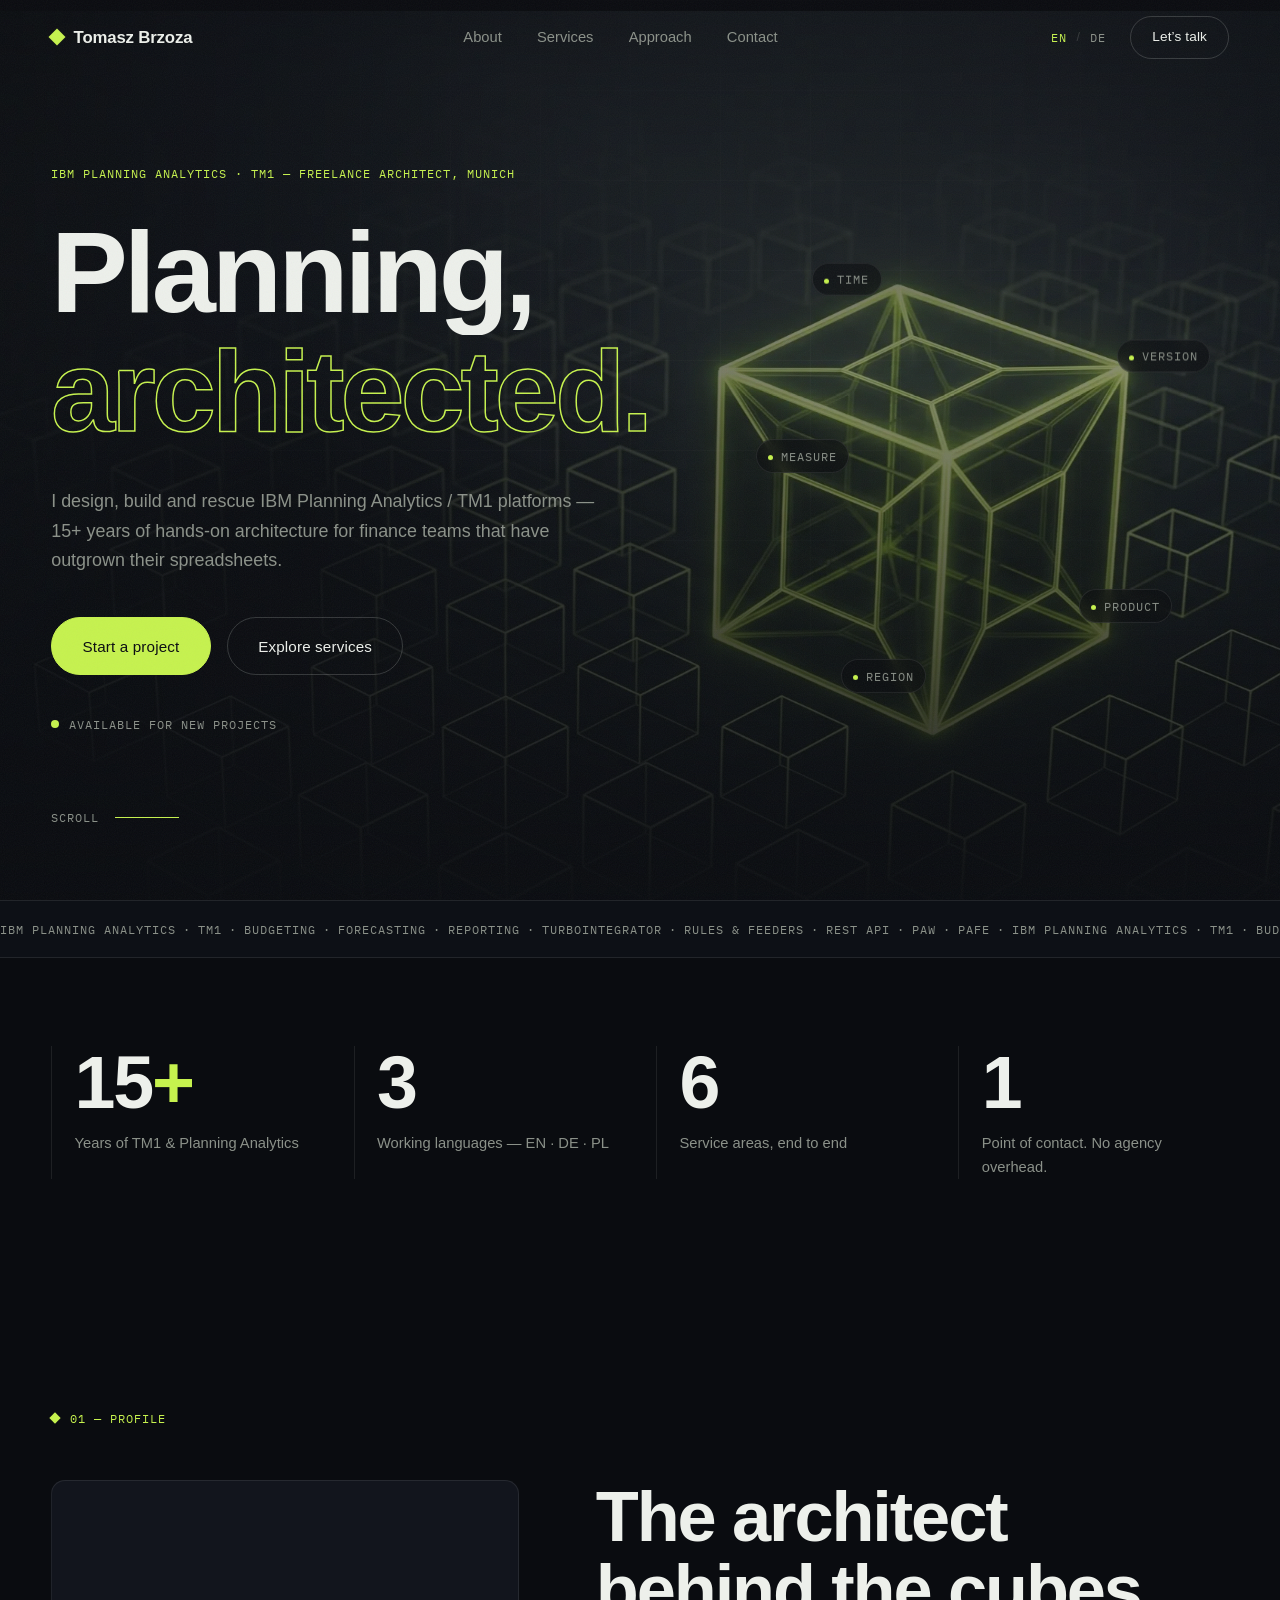
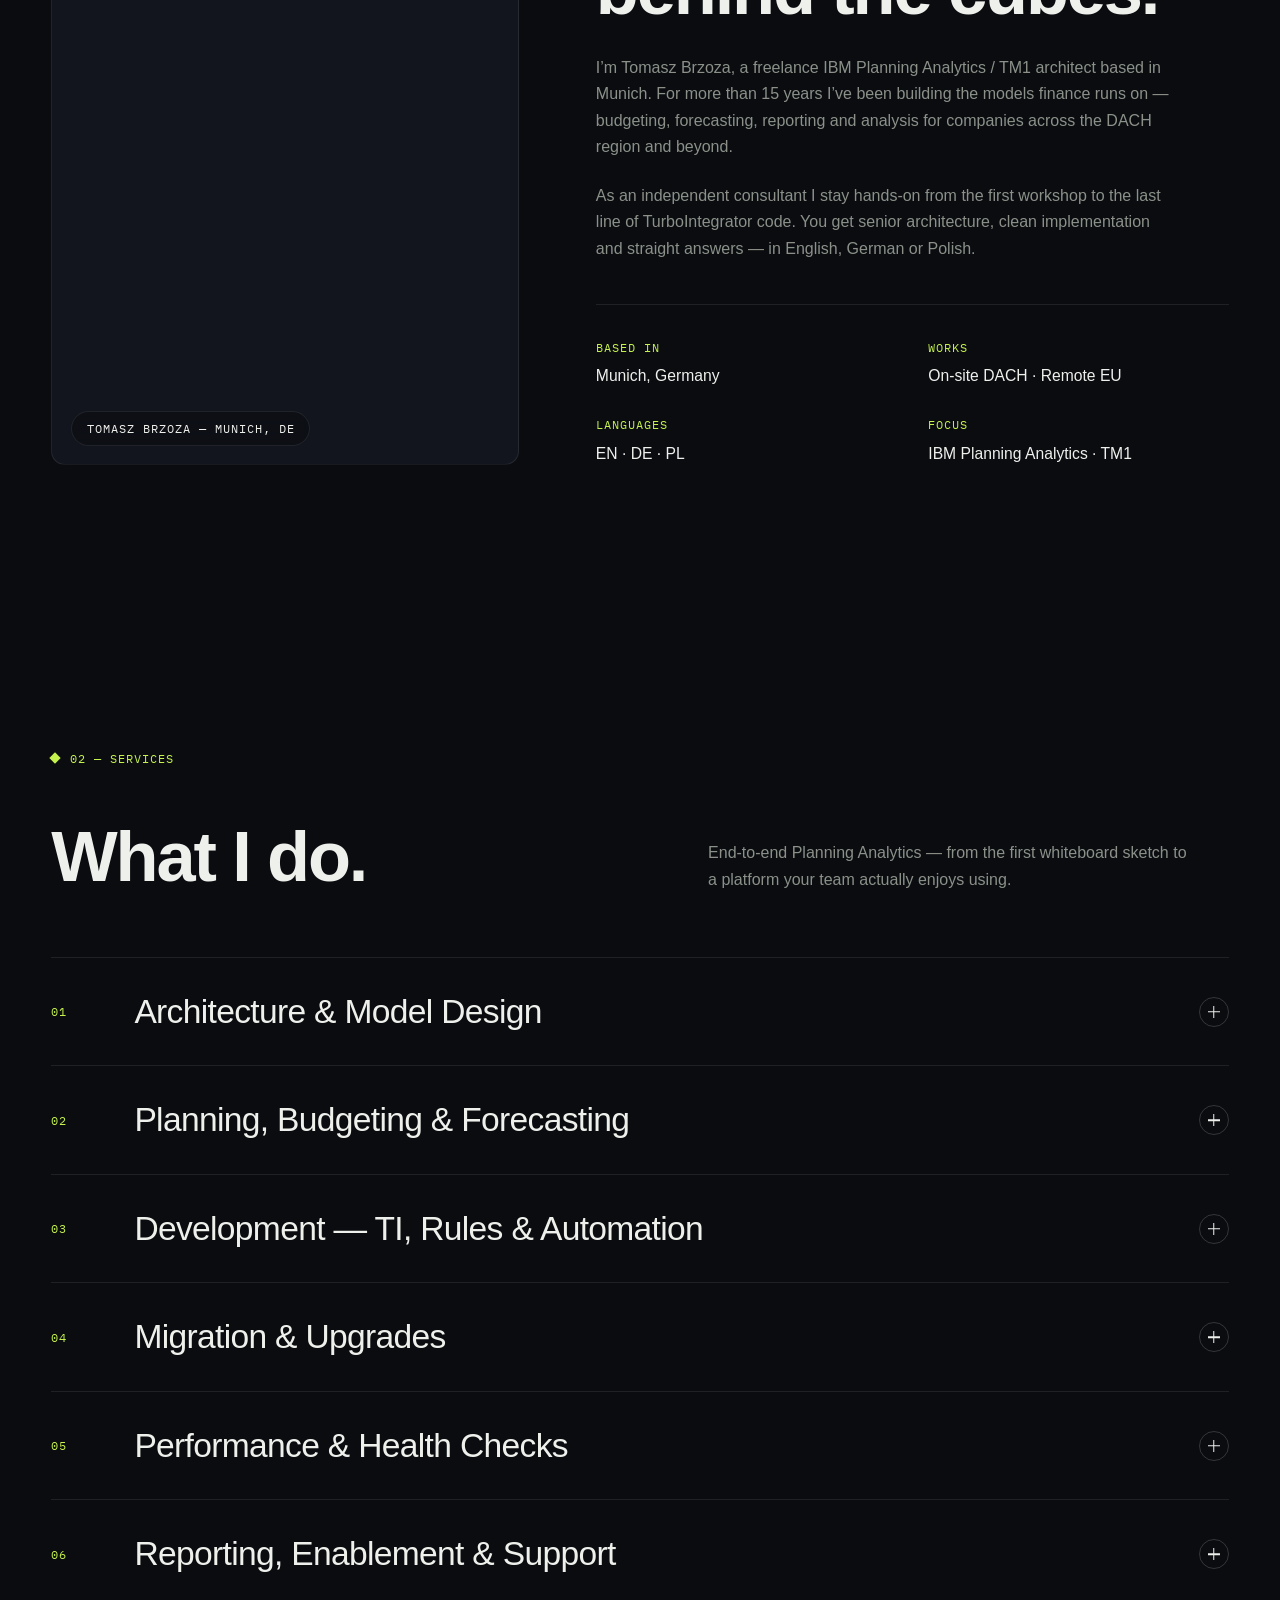
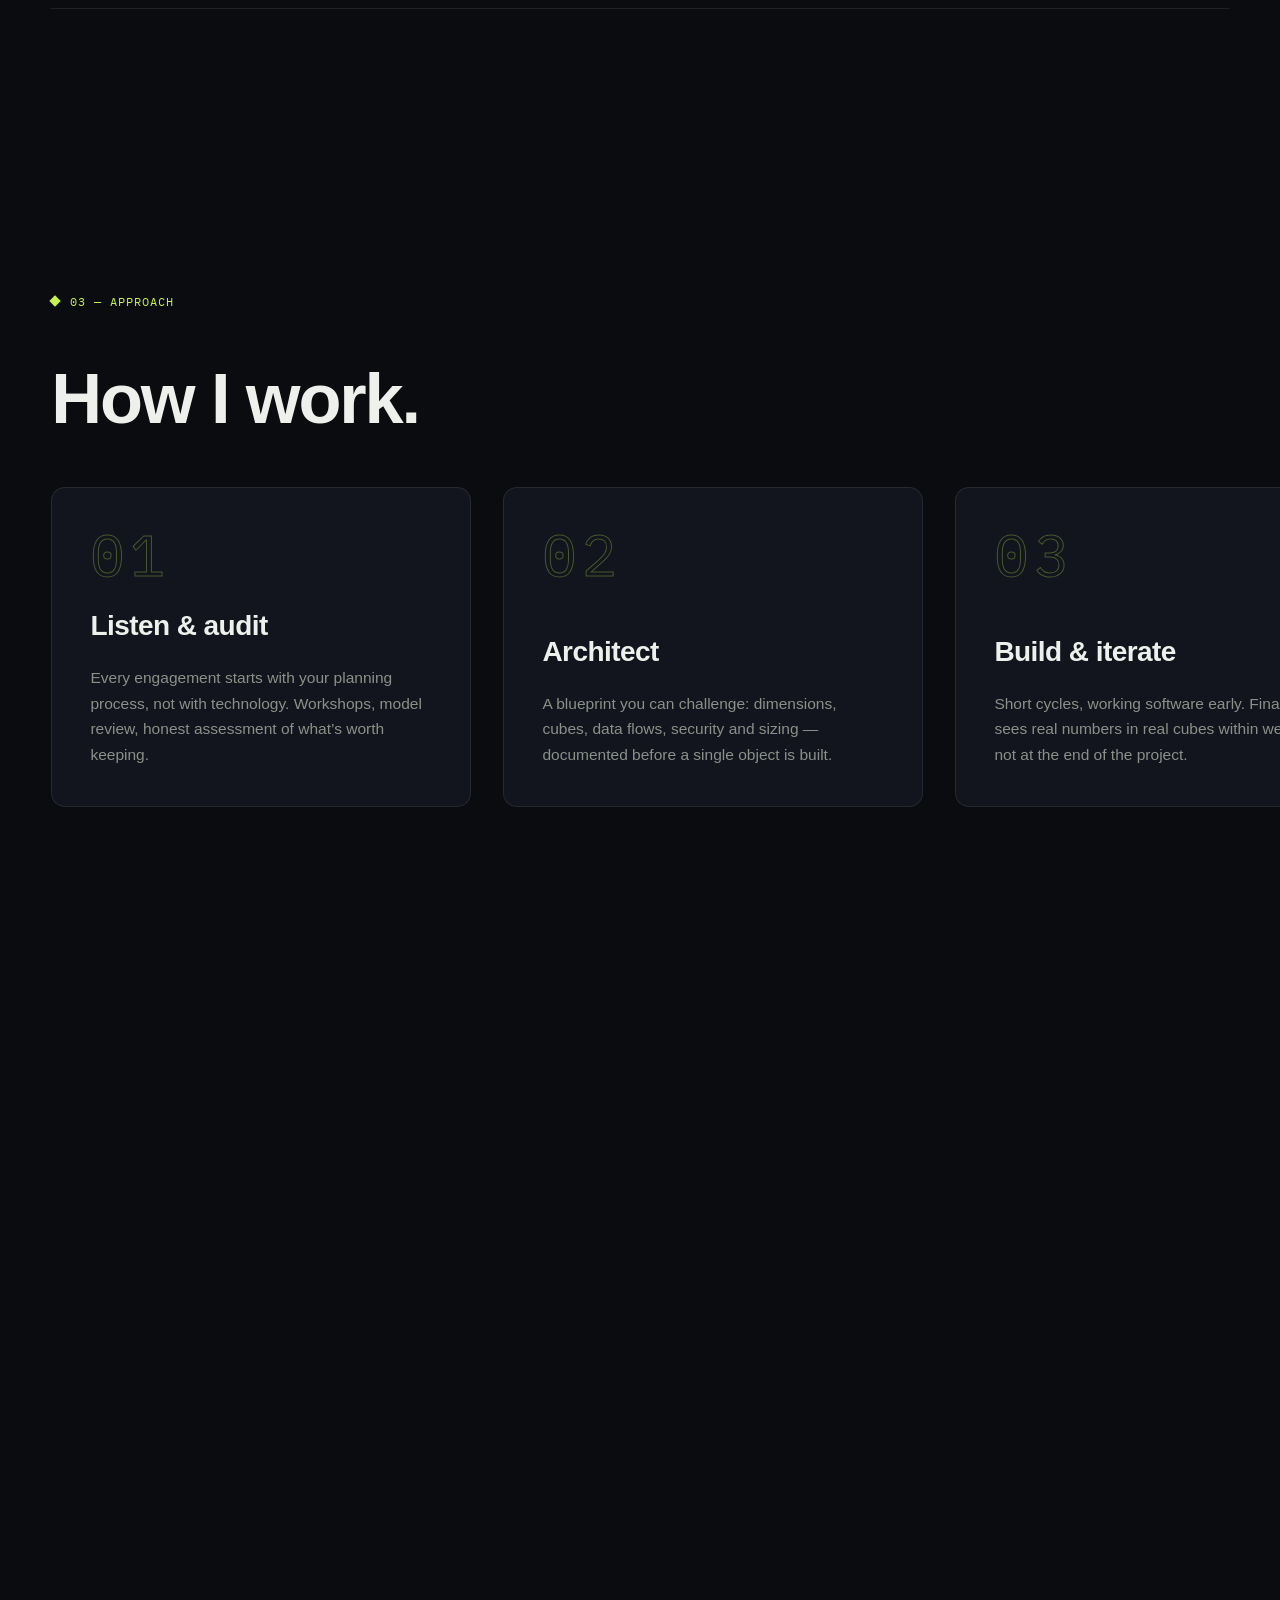
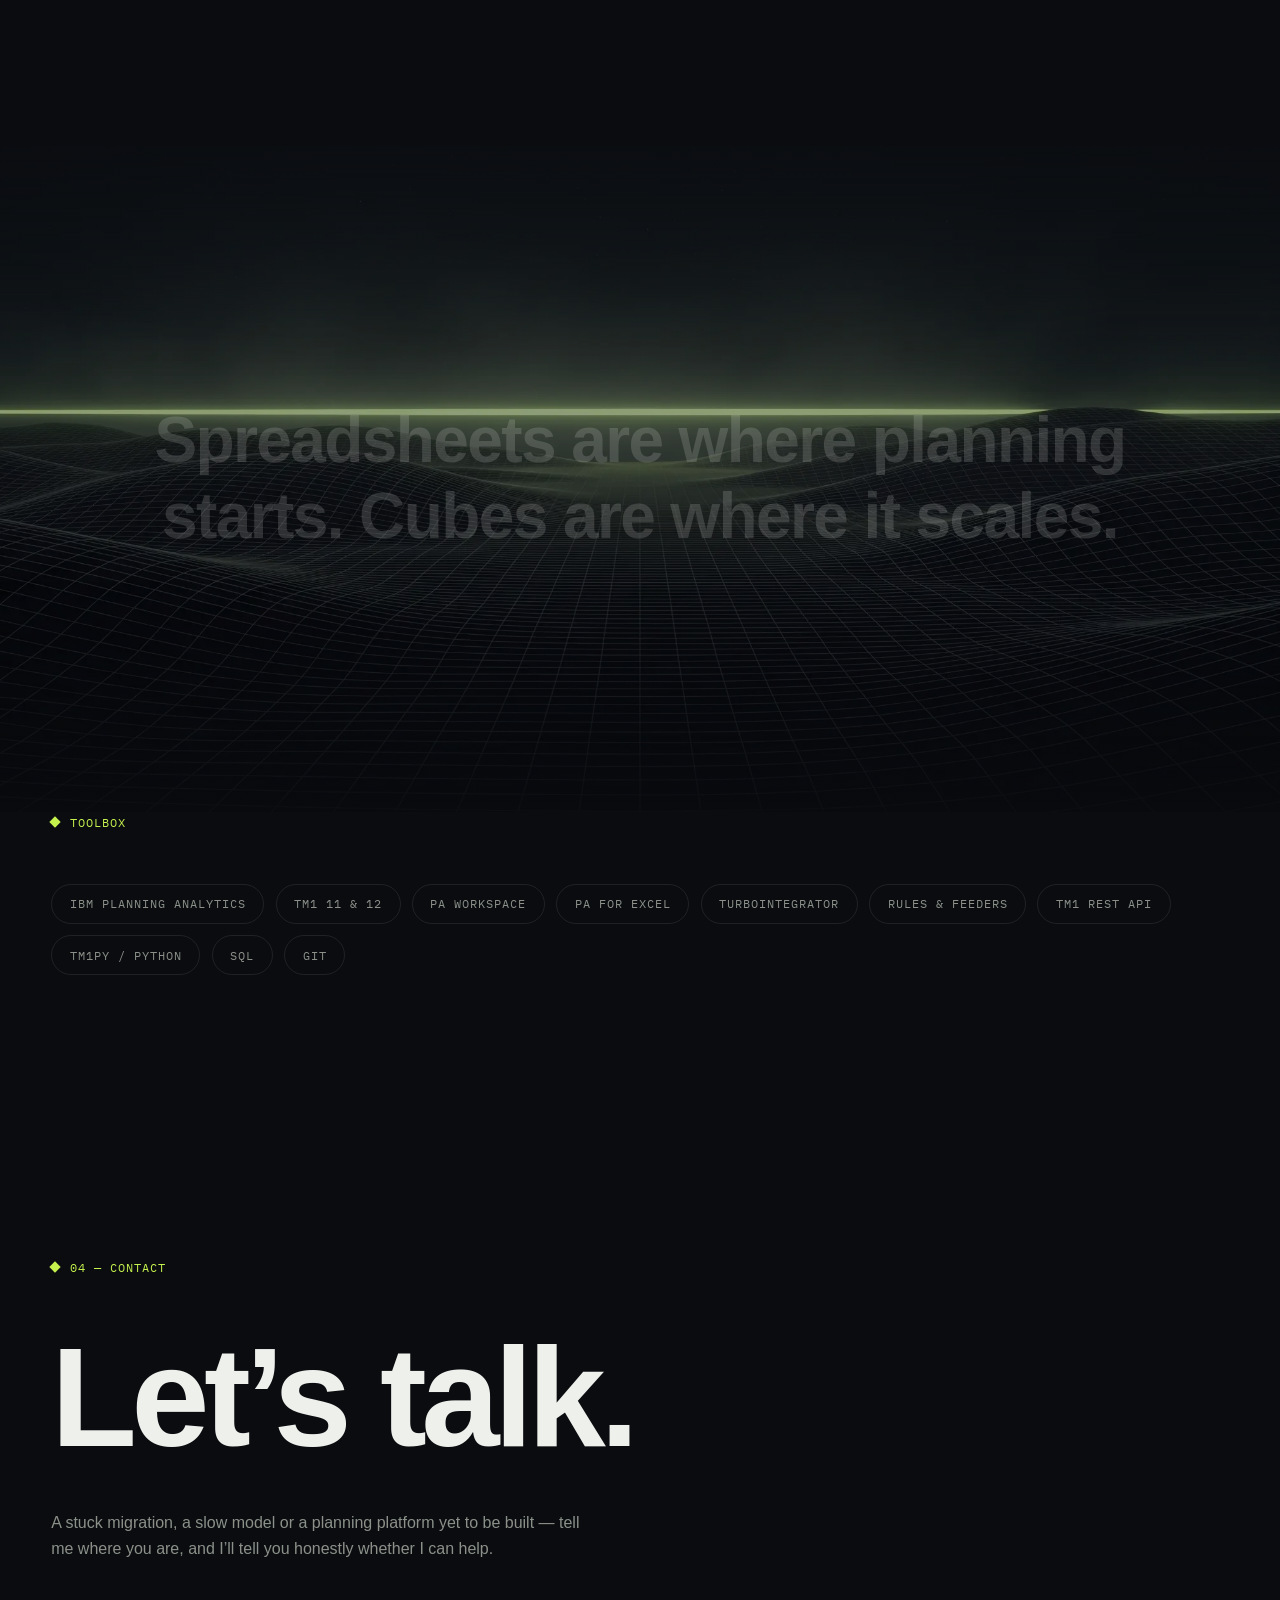
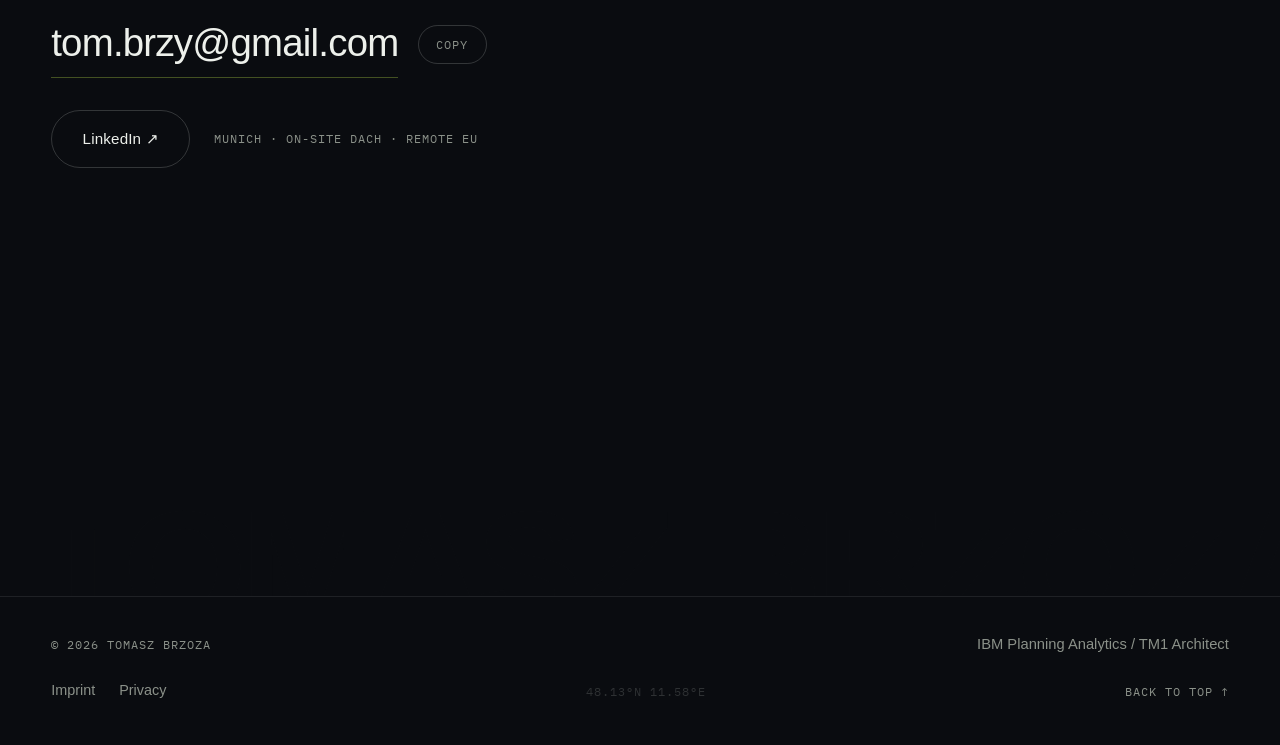
==== index.html @ 59d647c7 "Initial commit: bilingual TM1 / Planning Analytics landing page" ====
<!DOCTYPE html>
<html lang="en">
<head>
  <meta charset="UTF-8">
  <meta name="viewport" content="width=device-width, initial-scale=1.0">
  <title>Tomasz Brzoza — IBM Planning Analytics / TM1 Architect, Munich</title>
  <meta name="description" content="Freelance IBM Planning Analytics / TM1 architect & consultant in Munich. 15+ years: planning & forecasting models, migrations, performance tuning. EN · DE · PL.">
  <meta name="author" content="Tomasz Brzoza">
  <meta name="theme-color" content="#0A0C10">
  <meta name="color-scheme" content="dark">

  <!-- EDIT ME: replace https://your-domain.com with your real domain everywhere
       (this file, de/index.html, sitemap.xml, robots.txt) -->
  <link rel="canonical" href="https://your-domain.com/">
  <link rel="alternate" hreflang="en" href="https://your-domain.com/">
  <link rel="alternate" hreflang="de" href="https://your-domain.com/de/">
  <link rel="alternate" hreflang="x-default" href="https://your-domain.com/">

  <!-- Open Graph -->
  <meta property="og:type" content="website">
  <meta property="og:title" content="Tomasz Brzoza — IBM Planning Analytics / TM1 Architect">
  <meta property="og:description" content="Freelance TM1 / Planning Analytics architecture, development and rescue. 15+ years, Munich, EN · DE · PL.">
  <meta property="og:url" content="https://your-domain.com/">
  <meta property="og:site_name" content="Tomasz Brzoza — TM1 Consulting">
  <meta property="og:locale" content="en_US">
  <meta property="og:locale:alternate" content="de_DE">
  <meta property="og:image" content="https://your-domain.com/assets/og.jpg">
  <meta name="twitter:card" content="summary_large_image">
  <meta name="twitter:image" content="https://your-domain.com/assets/og.jpg">
  <link rel="preload" as="image" href="assets/hero-bg.webp?v=3" media="(min-width: 1025px)">
  <link rel="preload" as="image" href="assets/hero-bg-mobile.webp" media="(max-width: 1024px)">

  <link rel="icon" href="data:image/svg+xml,%3Csvg xmlns='http://www.w3.org/2000/svg' viewBox='0 0 64 64'%3E%3Crect width='64' height='64' rx='12' fill='%230A0C10'/%3E%3Cpath d='M32 12 50 22v20L32 52 14 42V22z' fill='none' stroke='%23C6F24E' stroke-width='3'/%3E%3Cpath d='M14 22l18 10 18-10M32 32v20' fill='none' stroke='%23C6F24E' stroke-width='3'/%3E%3C/svg%3E">

  <!-- Self-hosted fonts — no third-party requests (performance + GDPR) -->
  <link rel="preload" as="font" type="font/woff2" href="assets/fonts/spacegrotesk-400-latin.woff2" crossorigin>
  <link rel="preload" as="font" type="font/woff2" href="assets/fonts/inter-400-latin.woff2" crossorigin>
  <link rel="stylesheet" href="css/fonts.css?v=1">

  <link rel="stylesheet" href="css/style.css?v=2.2">

  <!-- Structured data for rich results (Google) -->
  <script type="application/ld+json">
  {
    "@context": "https://schema.org",
    "@type": "ProfessionalService",
    "name": "Tomasz Brzoza — IBM Planning Analytics / TM1 Consulting",
    "description": "Freelance IBM Planning Analytics / TM1 architecture, development, migrations and performance tuning for finance teams.",
    "email": "mailto:tom.brzy@gmail.com",
    "address": {
      "@type": "PostalAddress",
      "addressLocality": "Munich",
      "addressCountry": "DE"
    },
    "areaServed": ["DE", "AT", "CH", "EU"],
    "availableLanguage": ["en", "de", "pl"],
    "sameAs": ["https://www.linkedin.com/in/brzoza"],
    "founder": {
      "@type": "Person",
      "name": "Tomasz Brzoza",
      "jobTitle": "IBM Planning Analytics / TM1 Architect",
      "sameAs": "https://www.linkedin.com/in/brzoza"
    },
    "knowsAbout": [
      "IBM Planning Analytics",
      "IBM TM1",
      "Budgeting",
      "Forecasting",
      "Financial Planning",
      "TurboIntegrator",
      "Planning Analytics Workspace",
      "Planning Analytics for Excel"
    ]
  }
  </script>

  <noscript>
    <style>
      #preloader { display: none !important; }
    </style>
  </noscript>
</head>
<body>

  <!-- ===== Preloader ===== -->
  <div id="preloader" aria-hidden="true">
    <div class="pre-inner">
      <span class="pre-name">Tomasz&nbsp;Brzoza</span>
      <span class="pre-count mono" id="preCount">00</span>
    </div>
  </div>

  <a class="skip-link" href="#main">Skip to content</a>

  <!-- ===== Header ===== -->
  <header class="site-header" id="siteHeader">
    <a class="logo" href="#top">
      <span class="logo-mark" aria-hidden="true"></span>
      <span class="logo-text">Tomasz&nbsp;Brzoza</span>
    </a>

    <nav class="main-nav" aria-label="Main">
      <a href="#about">About</a>
      <a href="#services">Services</a>
      <a href="#approach">Approach</a>
      <a href="#contact">Contact</a>
    </nav>

    <div class="header-right">
      <div class="lang" role="group" aria-label="Language">
        <a class="lang-btn lang-link" data-lang="en" href="index.html" aria-current="page">EN</a>
        <span class="lang-sep" aria-hidden="true">/</span>
        <a class="lang-btn lang-link" data-lang="de" href="de/index.html" hreflang="de" lang="de">DE</a>
      </div>
      <a class="btn btn-small" href="#contact">Let’s talk</a>
      <button class="menu-btn" id="menuBtn" type="button" aria-expanded="false" aria-controls="mobileMenu" aria-label="Open menu">
        <span></span><span></span>
      </button>
    </div>
  </header>

  <!-- ===== Mobile menu overlay ===== -->
  <div class="mobile-menu" id="mobileMenu" aria-hidden="true">
    <nav class="mobile-nav" aria-label="Mobile">
      <a href="#about">About</a>
      <a href="#services">Services</a>
      <a href="#approach">Approach</a>
      <a href="#contact">Contact</a>
    </nav>
    <div class="mobile-menu-foot">
      <div class="lang" role="group" aria-label="Language">
        <a class="lang-btn lang-link" data-lang="en" href="index.html" aria-current="page">EN</a>
        <span class="lang-sep" aria-hidden="true">/</span>
        <a class="lang-btn lang-link" data-lang="de" href="de/index.html" hreflang="de" lang="de">DE</a>
      </div>
      <a class="mobile-mail mono" href="mailto:tom.brzy@gmail.com">tom.brzy@gmail.com</a>
    </div>
  </div>

  <main id="main">

    <!-- ===== Hero ===== -->
    <section class="hero" id="top">
      <picture class="hero-bg" aria-hidden="true">
        <source media="(max-width: 1024px)" srcset="assets/hero-bg-mobile.webp">
        <img src="assets/hero-bg.webp?v=3" alt="" decoding="async">
      </picture>
      <div class="hero-grid" aria-hidden="true"></div>

      <div class="hero-inner">
        <div class="hero-copy">
          <p class="hero-eyebrow mono">IBM Planning Analytics · TM1 — Freelance Architect, Munich</p>

          <h1 class="hero-title">
            <span class="ht-line"><span class="split">Planning,</span></span>
            <span class="ht-line ht-outline"><span class="split">architected.</span></span>
          </h1>

          <p class="hero-sub">I design, build and rescue IBM Planning Analytics / TM1 platforms — 15+ years of hands-on architecture for finance teams that have outgrown their spreadsheets.</p>

          <div class="hero-ctas">
            <a class="btn btn-accent" href="#contact">Start a project</a>
            <a class="btn" href="#services">Explore services</a>
          </div>

          <!-- Availability pill: update or remove as needed -->
          <p class="hero-avail mono"><span class="avail-dot" aria-hidden="true"></span><span>Available for new projects</span></p>
        </div>

        <div class="hero-visual" aria-hidden="true">
          <span class="dim-label mono dl-1">Time</span>
          <span class="dim-label mono dl-2">Version</span>
          <span class="dim-label mono dl-3">Product</span>
          <span class="dim-label mono dl-4">Region</span>
          <span class="dim-label mono dl-5">Measure</span>
        </div>
      </div>

      <div class="hero-foot">
        <span class="scroll-hint mono">Scroll</span>
        <span class="scroll-line" aria-hidden="true"></span>
      </div>
    </section>

    <!-- ===== Marquee ===== -->
    <div class="marquee" aria-hidden="true">
      <div class="marquee-track">
        <span class="marquee-chunk mono">IBM Planning Analytics&ensp;·&ensp;TM1&ensp;·&ensp;Budgeting&ensp;·&ensp;Forecasting&ensp;·&ensp;Reporting&ensp;·&ensp;TurboIntegrator&ensp;·&ensp;Rules &amp; Feeders&ensp;·&ensp;REST API&ensp;·&ensp;PAW&ensp;·&ensp;PAfE&ensp;·&ensp;</span>
        <span class="marquee-chunk mono">IBM Planning Analytics&ensp;·&ensp;TM1&ensp;·&ensp;Budgeting&ensp;·&ensp;Forecasting&ensp;·&ensp;Reporting&ensp;·&ensp;TurboIntegrator&ensp;·&ensp;Rules &amp; Feeders&ensp;·&ensp;REST API&ensp;·&ensp;PAW&ensp;·&ensp;PAfE&ensp;·&ensp;</span>
      </div>
    </div>

    <!-- ===== Stats ===== -->
    <section class="stats">
      <div class="stat" data-reveal>
        <span class="stat-num"><span class="count" data-count="15">0</span><span class="stat-plus">+</span></span>
        <span class="stat-label">Years of TM1 &amp; Planning Analytics</span>
      </div>
      <div class="stat" data-reveal>
        <span class="stat-num"><span class="count" data-count="3">0</span></span>
        <span class="stat-label">Working languages — EN · DE · PL</span>
      </div>
      <div class="stat" data-reveal>
        <span class="stat-num"><span class="count" data-count="6">0</span></span>
        <span class="stat-label">Service areas, end to end</span>
      </div>
      <div class="stat" data-reveal>
        <span class="stat-num"><span class="count" data-count="1">0</span></span>
        <span class="stat-label">Point of contact. No agency overhead.</span>
      </div>
    </section>

    <!-- ===== About ===== -->
    <section class="about section" id="about">
      <p class="kicker mono" data-reveal><span class="kicker-dot" aria-hidden="true"></span><span>01 — Profile</span></p>

      <div class="about-grid">
        <div class="about-media">
          <!-- EDIT ME: to use your photo instead, swap the src below, e.g. assets/portrait.jpg -->
          <figure class="about-photo img-reveal">
            <img src="assets/about.webp" alt="Tomasz Brzoza — freelance IBM Planning Analytics / TM1 architect, Munich" loading="lazy" decoding="async">
            <figcaption class="mono">Tomasz Brzoza — Munich, DE</figcaption>
          </figure>
        </div>

        <div class="about-copy">
          <h2 class="section-title" data-reveal>The architect behind the cubes.</h2>
          <p data-reveal>I’m Tomasz Brzoza, a freelance IBM Planning Analytics / TM1 architect based in Munich. For more than 15 years I’ve been building the models finance runs on — budgeting, forecasting, reporting and analysis for companies across the DACH region and beyond.</p>
          <p data-reveal>As an independent consultant I stay hands-on from the first workshop to the last line of TurboIntegrator code. You get senior architecture, clean implementation and straight answers — in English, German or Polish.</p>

          <dl class="facts" data-reveal>
            <div class="fact">
              <dt class="mono">Based in</dt>
              <dd>Munich, Germany</dd>
            </div>
            <div class="fact">
              <dt class="mono">Works</dt>
              <dd>On-site DACH · Remote EU</dd>
            </div>
            <div class="fact">
              <dt class="mono">Languages</dt>
              <dd>EN · DE · PL</dd>
            </div>
            <div class="fact">
              <dt class="mono">Focus</dt>
              <dd>IBM Planning Analytics · TM1</dd>
            </div>
          </dl>
        </div>
      </div>
    </section>

    <!-- ===== Services ===== -->
    <section class="services section" id="services">
      <p class="kicker mono" data-reveal><span class="kicker-dot" aria-hidden="true"></span><span>02 — Services</span></p>
      <div class="section-head">
        <h2 class="section-title" data-reveal>What I do.</h2>
        <p class="section-sub" data-reveal>End-to-end Planning Analytics — from the first whiteboard sketch to a platform your team actually enjoys using.</p>
      </div>

      <ul class="svc-list">
        <li class="svc" data-reveal data-img="assets/svc-architecture.webp">
          <button class="svc-head" type="button" aria-expanded="false">
            <span class="svc-num mono">01</span>
            <span class="svc-title">Architecture &amp; Model Design</span>
            <span class="svc-icon" aria-hidden="true"></span>
          </button>
          <div class="svc-body">
            <div class="svc-body-inner">
              <p>Dimensional design, cube architecture, data flows and integration blueprints. A model that mirrors how your business actually plans — and stays maintainable years later.</p>
              <p class="svc-tags mono">Cube design · Dimensions · Data flows</p>
            </div>
          </div>
        </li>

        <li class="svc" data-reveal data-img="assets/svc-planning.webp">
          <button class="svc-head" type="button" aria-expanded="false">
            <span class="svc-num mono">02</span>
            <span class="svc-title">Planning, Budgeting &amp; Forecasting</span>
            <span class="svc-icon" aria-hidden="true"></span>
          </button>
          <div class="svc-body">
            <div class="svc-body-inner">
              <p>Driver-based planning, rolling forecasts, top-down / bottom-up workflows, scenario and version management built for real planning cycles.</p>
              <p class="svc-tags mono">Driver-based · Rolling forecast · Scenarios</p>
            </div>
          </div>
        </li>

        <li class="svc" data-reveal data-img="assets/svc-development.webp">
          <button class="svc-head" type="button" aria-expanded="false">
            <span class="svc-num mono">03</span>
            <span class="svc-title">Development — TI, Rules &amp; Automation</span>
            <span class="svc-icon" aria-hidden="true"></span>
          </button>
          <div class="svc-body">
            <div class="svc-body-inner">
              <p>TurboIntegrator processes, rules and feeders, TM1 REST API and TM1py automation. Robust, documented, tested — not a black box.</p>
              <p class="svc-tags mono">TurboIntegrator · Rules &amp; Feeders · REST API</p>
            </div>
          </div>
        </li>

        <li class="svc" data-reveal data-img="assets/svc-migration.webp">
          <button class="svc-head" type="button" aria-expanded="false">
            <span class="svc-num mono">04</span>
            <span class="svc-title">Migration &amp; Upgrades</span>
            <span class="svc-icon" aria-hidden="true"></span>
          </button>
          <div class="svc-body">
            <div class="svc-body-inner">
              <p>TM1 to Planning Analytics, on-premises to cloud, Perspectives to PAfE. A clear migration path with no data loss and no planning downtime.</p>
              <p class="svc-tags mono">PA on Cloud · PAW · PAfE</p>
            </div>
          </div>
        </li>

        <li class="svc" data-reveal data-img="assets/svc-performance.webp">
          <button class="svc-head" type="button" aria-expanded="false">
            <span class="svc-num mono">05</span>
            <span class="svc-title">Performance &amp; Health Checks</span>
            <span class="svc-icon" aria-hidden="true"></span>
          </button>
          <div class="svc-body">
            <div class="svc-body-inner">
              <p>Slow cubes, memory-hungry feeders, endless TI chains — audited, profiled and fixed. Often the model doesn’t need a rebuild; it needs a specialist.</p>
              <p class="svc-tags mono">Feeder tuning · Query performance · Audit</p>
            </div>
          </div>
        </li>

        <li class="svc" data-reveal data-img="assets/svc-reporting.webp">
          <button class="svc-head" type="button" aria-expanded="false">
            <span class="svc-num mono">06</span>
            <span class="svc-title">Reporting, Enablement &amp; Support</span>
            <span class="svc-icon" aria-hidden="true"></span>
          </button>
          <div class="svc-body">
            <div class="svc-body-inner">
              <p>Workspace dashboards, Excel reporting with PAfE, admin coaching and hand-over. I build platforms your team can own — and stay available when it matters.</p>
              <p class="svc-tags mono">PAW dashboards · Training · Support</p>
            </div>
          </div>
        </li>
      </ul>
    </section>

    <!-- ===== Approach (pinned horizontal on desktop) ===== -->
    <section class="approach section" id="approach">
      <div class="apr-head">
        <p class="kicker mono" data-reveal><span class="kicker-dot" aria-hidden="true"></span><span>03 — Approach</span></p>
        <h2 class="section-title" data-reveal>How I work.</h2>
      </div>

      <div class="apr-wrap">
        <div class="apr-track" id="aprTrack">
          <article class="apr-card">
            <span class="apr-num mono" aria-hidden="true">01</span>
            <h3>Listen &amp; audit</h3>
            <p>Every engagement starts with your planning process, not with technology. Workshops, model review, honest assessment of what’s worth keeping.</p>
          </article>
          <article class="apr-card">
            <span class="apr-num mono" aria-hidden="true">02</span>
            <h3>Architect</h3>
            <p>A blueprint you can challenge: dimensions, cubes, data flows, security and sizing — documented before a single object is built.</p>
          </article>
          <article class="apr-card">
            <span class="apr-num mono" aria-hidden="true">03</span>
            <h3>Build &amp; iterate</h3>
            <p>Short cycles, working software early. Finance sees real numbers in real cubes within weeks — not at the end of the project.</p>
          </article>
          <article class="apr-card">
            <span class="apr-num mono" aria-hidden="true">04</span>
            <h3>Enable &amp; hand over</h3>
            <p>Documentation, training and admin coaching. Success is your team running the platform confidently — with me one call away.</p>
          </article>
        </div>
      </div>
    </section>

    <!-- ===== Quote ===== -->
    <section class="quote">
      <div class="quote-bg" aria-hidden="true"><img src="assets/quote-bg.webp" alt="" loading="lazy" decoding="async"></div>
      <p class="quote-text">Spreadsheets are where planning starts. Cubes are where it scales.</p>
    </section>

    <!-- ===== Toolbox ===== -->
    <section class="stack section">
      <p class="kicker mono" data-reveal><span class="kicker-dot" aria-hidden="true"></span><span>Toolbox</span></p>
      <ul class="chips">
        <li class="chip mono">IBM Planning Analytics</li>
        <li class="chip mono">TM1 11 &amp; 12</li>
        <li class="chip mono">PA Workspace</li>
        <li class="chip mono">PA for Excel</li>
        <li class="chip mono">TurboIntegrator</li>
        <li class="chip mono">Rules &amp; Feeders</li>
        <li class="chip mono">TM1 REST API</li>
        <li class="chip mono">TM1py / Python</li>
        <li class="chip mono">SQL</li>
        <li class="chip mono">Git</li>
      </ul>
    </section>

    <!-- ===== Contact ===== -->
    <section class="contact section" id="contact">
      <p class="kicker mono" data-reveal><span class="kicker-dot" aria-hidden="true"></span><span>04 — Contact</span></p>

      <h2 class="contact-title">
        <span class="ht-line"><span class="split">Let’s talk.</span></span>
      </h2>

      <p class="contact-sub" data-reveal>A stuck migration, a slow model or a planning platform yet to be built — tell me where you are, and I’ll tell you honestly whether I can help.</p>

      <div class="contact-actions" data-reveal>
        <!-- EDIT ME: swap in a business address if you prefer -->
        <a class="contact-mail" href="mailto:tom.brzy@gmail.com">tom.brzy@gmail.com</a>
        <button class="copy-chip mono" type="button" data-copy="tom.brzy@gmail.com">Copy</button>
      </div>

      <div class="contact-links" data-reveal>
        <a class="btn" href="https://www.linkedin.com/in/brzoza" target="_blank" rel="noopener noreferrer">LinkedIn ↗</a>
        <span class="contact-loc mono">Munich · on-site DACH · remote EU</span>
      </div>
    </section>
  </main>

  <!-- ===== Footer ===== -->
  <div class="footer-word-wrap" aria-hidden="true">
    <div class="footer-word">TOMASZ&nbsp;BRZOZA</div>
  </div>
  <footer class="site-footer">
    <div class="footer-top">
      <span class="mono">© <span id="year">2026</span> Tomasz Brzoza</span>
      <span class="footer-role">IBM Planning Analytics / TM1 Architect</span>
    </div>
    <div class="footer-bottom">
      <div class="footer-legal">
        <a href="legal.html">Imprint</a>
        <a href="legal.html#privacy">Privacy</a>
      </div>
      <span class="footer-geo mono">48.13°N 11.58°E</span>
      <button class="to-top mono" id="toTop" type="button">Back to top ↑</button>
    </div>
  </footer>

  <!-- Toast -->
  <div class="toast mono" id="toast" role="status" aria-live="polite"></div>

  <!-- ===== Scripts (self-hosted, pinned versions) ===== -->
  <script src="js/vendor/gsap.min.js"></script>
  <script src="js/vendor/ScrollTrigger.min.js"></script>
  <script src="js/vendor/lenis.min.js"></script>
  <script src="js/main.js?v=2.3"></script>
</body>
</html>
---- css/fonts.css ----
/* Self-hosted Google Fonts (latin + latin-ext) — no third-party requests */
@font-face {
  font-family: 'IBM Plex Mono';
  font-style: normal;
  font-weight: 400;
  font-display: swap;
  src: url(../assets/fonts/ibmplexmono-400-latin-ext.woff2) format('woff2');
  unicode-range: U+0100-02BA, U+02BD-02C5, U+02C7-02CC, U+02CE-02D7, U+02DD-02FF, U+0304, U+0308, U+0329, U+1D00-1DBF, U+1E00-1E9F, U+1EF2-1EFF, U+2020, U+20A0-20AB, U+20AD-20C0, U+2113, U+2C60-2C7F, U+A720-A7FF;
}
@font-face {
  font-family: 'IBM Plex Mono';
  font-style: normal;
  font-weight: 400;
  font-display: swap;
  src: url(../assets/fonts/ibmplexmono-400-latin.woff2) format('woff2');
  unicode-range: U+0000-00FF, U+0131, U+0152-0153, U+02BB-02BC, U+02C6, U+02DA, U+02DC, U+0304, U+0308, U+0329, U+2000-206F, U+20AC, U+2122, U+2191, U+2193, U+2212, U+2215, U+FEFF, U+FFFD;
}
@font-face {
  font-family: 'IBM Plex Mono';
  font-style: normal;
  font-weight: 500;
  font-display: swap;
  src: url(../assets/fonts/ibmplexmono-500-latin-ext.woff2) format('woff2');
  unicode-range: U+0100-02BA, U+02BD-02C5, U+02C7-02CC, U+02CE-02D7, U+02DD-02FF, U+0304, U+0308, U+0329, U+1D00-1DBF, U+1E00-1E9F, U+1EF2-1EFF, U+2020, U+20A0-20AB, U+20AD-20C0, U+2113, U+2C60-2C7F, U+A720-A7FF;
}
@font-face {
  font-family: 'IBM Plex Mono';
  font-style: normal;
  font-weight: 500;
  font-display: swap;
  src: url(../assets/fonts/ibmplexmono-500-latin.woff2) format('woff2');
  unicode-range: U+0000-00FF, U+0131, U+0152-0153, U+02BB-02BC, U+02C6, U+02DA, U+02DC, U+0304, U+0308, U+0329, U+2000-206F, U+20AC, U+2122, U+2191, U+2193, U+2212, U+2215, U+FEFF, U+FFFD;
}
@font-face {
  font-family: 'Inter';
  font-style: normal;
  font-weight: 400;
  font-display: swap;
  src: url(../assets/fonts/inter-400-latin-ext.woff2) format('woff2');
  unicode-range: U+0100-02BA, U+02BD-02C5, U+02C7-02CC, U+02CE-02D7, U+02DD-02FF, U+0304, U+0308, U+0329, U+1D00-1DBF, U+1E00-1E9F, U+1EF2-1EFF, U+2020, U+20A0-20AB, U+20AD-20C0, U+2113, U+2C60-2C7F, U+A720-A7FF;
}
@font-face {
  font-family: 'Inter';
  font-style: normal;
  font-weight: 400;
  font-display: swap;
  src: url(../assets/fonts/inter-400-latin.woff2) format('woff2');
  unicode-range: U+0000-00FF, U+0131, U+0152-0153, U+02BB-02BC, U+02C6, U+02DA, U+02DC, U+0304, U+0308, U+0329, U+2000-206F, U+20AC, U+2122, U+2191, U+2193, U+2212, U+2215, U+FEFF, U+FFFD;
}
@font-face {
  font-family: 'Inter';
  font-style: normal;
  font-weight: 500;
  font-display: swap;
  src: url(../assets/fonts/inter-400-latin-ext.woff2) format('woff2');
  unicode-range: U+0100-02BA, U+02BD-02C5, U+02C7-02CC, U+02CE-02D7, U+02DD-02FF, U+0304, U+0308, U+0329, U+1D00-1DBF, U+1E00-1E9F, U+1EF2-1EFF, U+2020, U+20A0-20AB, U+20AD-20C0, U+2113, U+2C60-2C7F, U+A720-A7FF;
}
@font-face {
  font-family: 'Inter';
  font-style: normal;
  font-weight: 500;
  font-display: swap;
  src: url(../assets/fonts/inter-400-latin.woff2) format('woff2');
  unicode-range: U+0000-00FF, U+0131, U+0152-0153, U+02BB-02BC, U+02C6, U+02DA, U+02DC, U+0304, U+0308, U+0329, U+2000-206F, U+20AC, U+2122, U+2191, U+2193, U+2212, U+2215, U+FEFF, U+FFFD;
}
@font-face {
  font-family: 'Space Grotesk';
  font-style: normal;
  font-weight: 400;
  font-display: swap;
  src: url(../assets/fonts/spacegrotesk-400-latin-ext.woff2) format('woff2');
  unicode-range: U+0100-02BA, U+02BD-02C5, U+02C7-02CC, U+02CE-02D7, U+02DD-02FF, U+0304, U+0308, U+0329, U+1D00-1DBF, U+1E00-1E9F, U+1EF2-1EFF, U+2020, U+20A0-20AB, U+20AD-20C0, U+2113, U+2C60-2C7F, U+A720-A7FF;
}
@font-face {
  font-family: 'Space Grotesk';
  font-style: normal;
  font-weight: 400;
  font-display: swap;
  src: url(../assets/fonts/spacegrotesk-400-latin.woff2) format('woff2');
  unicode-range: U+0000-00FF, U+0131, U+0152-0153, U+02BB-02BC, U+02C6, U+02DA, U+02DC, U+0304, U+0308, U+0329, U+2000-206F, U+20AC, U+2122, U+2191, U+2193, U+2212, U+2215, U+FEFF, U+FFFD;
}
@font-face {
  font-family: 'Space Grotesk';
  font-style: normal;
  font-weight: 500;
  font-display: swap;
  src: url(../assets/fonts/spacegrotesk-400-latin-ext.woff2) format('woff2');
  unicode-range: U+0100-02BA, U+02BD-02C5, U+02C7-02CC, U+02CE-02D7, U+02DD-02FF, U+0304, U+0308, U+0329, U+1D00-1DBF, U+1E00-1E9F, U+1EF2-1EFF, U+2020, U+20A0-20AB, U+20AD-20C0, U+2113, U+2C60-2C7F, U+A720-A7FF;
}
@font-face {
  font-family: 'Space Grotesk';
  font-style: normal;
  font-weight: 500;
  font-display: swap;
  src: url(../assets/fonts/spacegrotesk-400-latin.woff2) format('woff2');
  unicode-range: U+0000-00FF, U+0131, U+0152-0153, U+02BB-02BC, U+02C6, U+02DA, U+02DC, U+0304, U+0308, U+0329, U+2000-206F, U+20AC, U+2122, U+2191, U+2193, U+2212, U+2215, U+FEFF, U+FFFD;
}
@font-face {
  font-family: 'Space Grotesk';
  font-style: normal;
  font-weight: 600;
  font-display: swap;
  src: url(../assets/fonts/spacegrotesk-400-latin-ext.woff2) format('woff2');
  unicode-range: U+0100-02BA, U+02BD-02C5, U+02C7-02CC, U+02CE-02D7, U+02DD-02FF, U+0304, U+0308, U+0329, U+1D00-1DBF, U+1E00-1E9F, U+1EF2-1EFF, U+2020, U+20A0-20AB, U+20AD-20C0, U+2113, U+2C60-2C7F, U+A720-A7FF;
}
@font-face {
  font-family: 'Space Grotesk';
  font-style: normal;
  font-weight: 600;
  font-display: swap;
  src: url(../assets/fonts/spacegrotesk-400-latin.woff2) format('woff2');
  unicode-range: U+0000-00FF, U+0131, U+0152-0153, U+02BB-02BC, U+02C6, U+02DA, U+02DC, U+0304, U+0308, U+0329, U+2000-206F, U+20AC, U+2122, U+2191, U+2193, U+2212, U+2215, U+FEFF, U+FFFD;
}
@font-face {
  font-family: 'Space Grotesk';
  font-style: normal;
  font-weight: 700;
  font-display: swap;
  src: url(../assets/fonts/spacegrotesk-400-latin-ext.woff2) format('woff2');
  unicode-range: U+0100-02BA, U+02BD-02C5, U+02C7-02CC, U+02CE-02D7, U+02DD-02FF, U+0304, U+0308, U+0329, U+1D00-1DBF, U+1E00-1E9F, U+1EF2-1EFF, U+2020, U+20A0-20AB, U+20AD-20C0, U+2113, U+2C60-2C7F, U+A720-A7FF;
}
@font-face {
  font-family: 'Space Grotesk';
  font-style: normal;
  font-weight: 700;
  font-display: swap;
  src: url(../assets/fonts/spacegrotesk-400-latin.woff2) format('woff2');
  unicode-range: U+0000-00FF, U+0131, U+0152-0153, U+02BB-02BC, U+02C6, U+02DA, U+02DC, U+0304, U+0308, U+0329, U+2000-206F, U+20AC, U+2122, U+2191, U+2193, U+2212, U+2215, U+FEFF, U+FFFD;
}
---- css/style.css ----
/* ==========================================================================
   Tomasz Brzoza — IBM Planning Analytics / TM1 Architect
   Pure CSS, no build step. Design system + layout + components.
   ========================================================================== */

/* ---------- Tokens ---------- */
:root {
  --bg: #0A0C10;
  --bg-2: #0D1016;
  --surface: #12151D;
  --line: rgba(237, 240, 235, 0.09);
  --line-strong: rgba(237, 240, 235, 0.18);
  --text: #EDF0EB;
  --muted: #8B9189;
  --muted-2: rgba(237, 240, 235, 0.16);
  --accent: #C6F24E;
  --accent-dim: rgba(198, 242, 78, 0.12);
  --accent-line: rgba(198, 242, 78, 0.30);

  --font-display: "Space Grotesk", sans-serif;
  --font-body: "Inter", sans-serif;
  --font-mono: "IBM Plex Mono", monospace;

  --pad: clamp(1.25rem, 4vw, 4rem);
  --header-h: 76px;
  --radius: 14px;
  --cube: clamp(180px, 22vw, 300px);
}

/* ---------- Reset / base ---------- */
*, *::before, *::after { box-sizing: border-box; margin: 0; padding: 0; }

html {
  -webkit-text-size-adjust: 100%;
}

/* Native smooth scrolling ONLY as a fallback when Lenis is not running —
   the two must never be active at the same time (causes rubber-band jank). */
html.no-lenis { scroll-behavior: smooth; }

/* Lenis recommended styles */
html.lenis, html.lenis body { height: auto; }
.lenis.lenis-smooth { scroll-behavior: auto !important; }
.lenis { scroll-behavior: auto !important; }
.lenis.lenis-smooth [data-lenis-prevent] { overscroll-behavior: contain; }
.lenis.lenis-stopped { overflow: hidden; }

body {
  background: var(--bg);
  color: var(--text);
  font-family: var(--font-body);
  font-size: 1rem;
  line-height: 1.65;
  overflow-x: hidden;
  min-height: 100vh;
}

/* Film-grain noise overlay */
body::after {
  content: "";
  position: fixed;
  inset: 0;
  z-index: 2000;
  pointer-events: none;
  opacity: 0.05;
  background-image: url("data:image/svg+xml,%3Csvg xmlns='http://www.w3.org/2000/svg' width='128' height='128'%3E%3Cfilter id='n'%3E%3CfeTurbulence type='fractalNoise' baseFrequency='0.9' numOctaves='2' stitchTiles='stitch'/%3E%3C/filter%3E%3Crect width='128' height='128' filter='url(%23n)'/%3E%3C/svg%3E");
}

img { max-width: 100%; display: block; }
a { color: inherit; text-decoration: none; }
button { font: inherit; color: inherit; background: none; border: 0; cursor: pointer; }
ul { list-style: none; }

.mono {
  font-family: var(--font-mono);
  font-size: 0.78rem;
  letter-spacing: 0.08em;
  text-transform: uppercase;
}

::selection { background: var(--accent); color: var(--bg); }

/* Subtle scrollbar */
::-webkit-scrollbar { width: 10px; }
::-webkit-scrollbar-track { background: var(--bg); }
::-webkit-scrollbar-thumb { background: #22262f; border-radius: 5px; }
::-webkit-scrollbar-thumb:hover { background: #2e333e; }

.skip-link {
  position: fixed;
  top: -100px;
  left: 1rem;
  z-index: 3000;
  background: var(--accent);
  color: var(--bg);
  padding: 0.6rem 1rem;
  border-radius: 8px;
  font-weight: 600;
  transition: top 0.2s;
}
.skip-link:focus { top: 1rem; }

:focus-visible {
  outline: 2px solid var(--accent);
  outline-offset: 3px;
  border-radius: 2px;
}

section { scroll-margin-top: calc(var(--header-h) + 16px); }

/* ---------- Preloader ---------- */
#preloader {
  position: fixed;
  inset: 0;
  z-index: 4000;
  background: var(--bg);
  display: flex;
  align-items: flex-end;
}
.pre-inner {
  width: 100%;
  display: flex;
  align-items: baseline;
  justify-content: space-between;
  padding: var(--pad);
}
.pre-name {
  font-family: var(--font-display);
  font-weight: 600;
  font-size: clamp(1.1rem, 2.4vw, 1.6rem);
  letter-spacing: -0.02em;
}
.pre-count {
  font-size: clamp(3rem, 10vw, 7rem);
  line-height: 1;
  color: var(--accent);
}

/* ---------- Header ---------- */
.site-header {
  position: fixed;
  top: 0; left: 0; right: 0;
  z-index: 1000;
  height: var(--header-h);
  display: flex;
  align-items: center;
  justify-content: space-between;
  gap: 2rem;
  padding: 0 var(--pad);
  transition: background 0.35s ease, border-color 0.35s ease, backdrop-filter 0.35s ease;
  border-bottom: 1px solid transparent;
}
.site-header.is-scrolled {
  background: rgba(10, 12, 16, 0.72);
  backdrop-filter: blur(14px);
  -webkit-backdrop-filter: blur(14px);
  border-bottom-color: var(--line);
}

.logo {
  display: flex;
  align-items: center;
  gap: 0.65rem;
  font-family: var(--font-display);
  font-weight: 600;
  font-size: 1.05rem;
  letter-spacing: -0.01em;
  white-space: nowrap;
}
.logo-mark {
  width: 12px; height: 12px;
  background: var(--accent);
  display: inline-block;
  transform: rotate(45deg);
  transition: transform 0.4s cubic-bezier(0.22, 1, 0.36, 1);
}
.logo:hover .logo-mark { transform: rotate(225deg); }

.main-nav { display: flex; gap: 2.2rem; }
.main-nav a {
  font-size: 0.92rem;
  color: var(--muted);
  position: relative;
  transition: color 0.25s;
  padding: 0.4rem 0;
}
.main-nav a::after {
  content: "";
  position: absolute;
  left: 0; bottom: 0;
  width: 100%; height: 1px;
  background: var(--accent);
  transform: scaleX(0);
  transform-origin: right;
  transition: transform 0.35s cubic-bezier(0.22, 1, 0.36, 1);
}
.main-nav a:hover, .main-nav a.is-active { color: var(--text); }
.main-nav a:hover::after, .main-nav a.is-active::after {
  transform: scaleX(1);
  transform-origin: left;
}

.header-right { display: flex; align-items: center; gap: 1.4rem; }

.lang { display: flex; align-items: center; gap: 0.45rem; }
.lang-btn {
  font-family: var(--font-mono);
  font-size: 0.78rem;
  letter-spacing: 0.08em;
  color: var(--muted);
  padding: 0.3rem 0.15rem;
  transition: color 0.25s;
}
.lang-btn[aria-current="page"] { color: var(--accent); }
.lang-btn:hover { color: var(--text); }
.lang-sep { color: var(--muted-2); font-size: 0.78rem; }

/* ---------- Buttons ---------- */
.btn {
  display: inline-flex;
  align-items: center;
  justify-content: center;
  gap: 0.5rem;
  padding: 0.95rem 1.9rem;
  border: 1px solid var(--line-strong);
  border-radius: 100px;
  font-family: var(--font-display);
  font-weight: 500;
  font-size: 0.95rem;
  letter-spacing: 0.01em;
  position: relative;
  overflow: hidden;
  white-space: nowrap;
  transition: color 0.35s ease, border-color 0.35s ease;
  isolation: isolate;
}
.btn::before {
  content: "";
  position: absolute;
  inset: 0;
  z-index: -1;
  background: var(--text);
  transform: translateY(101%);
  transition: transform 0.4s cubic-bezier(0.22, 1, 0.36, 1);
  border-radius: inherit;
}
.btn:hover { color: var(--bg); border-color: var(--text); }
.btn:hover::before { transform: translateY(0); }

.btn-accent { background: var(--accent); border-color: var(--accent); color: var(--bg); }
.btn-accent::before { background: var(--text); }
.btn-accent:hover { border-color: var(--text); }

.btn-small { padding: 0.6rem 1.3rem; font-size: 0.85rem; }

/* ---------- Mobile menu ---------- */
.menu-btn {
  display: none;
  flex-direction: column;
  justify-content: center;
  gap: 7px;
  width: 44px; height: 44px;
  align-items: center;
}
.menu-btn span {
  display: block;
  width: 26px; height: 2px;
  background: var(--text);
  transition: transform 0.35s cubic-bezier(0.22, 1, 0.36, 1), opacity 0.3s;
}
.menu-btn[aria-expanded="true"] span:nth-child(1) { transform: translateY(4.5px) rotate(45deg); }
.menu-btn[aria-expanded="true"] span:nth-child(2) { transform: translateY(-4.5px) rotate(-45deg); }

.mobile-menu {
  position: fixed;
  inset: 0;
  z-index: 900;
  background: var(--bg-2);
  display: flex;
  flex-direction: column;
  justify-content: center;
  gap: 3rem;
  padding: var(--pad);
  clip-path: inset(0 0 100% 0);
  visibility: hidden;
  transition: clip-path 0.55s cubic-bezier(0.76, 0, 0.24, 1), visibility 0s linear 0.55s;
}
.mobile-menu.is-open {
  clip-path: inset(0 0 0% 0);
  visibility: visible;
  transition: clip-path 0.55s cubic-bezier(0.76, 0, 0.24, 1);
}
.mobile-nav { display: flex; flex-direction: column; gap: 0.4rem; }
.mobile-nav a {
  font-family: var(--font-display);
  font-size: clamp(2.2rem, 9vw, 3.4rem);
  font-weight: 600;
  letter-spacing: -0.02em;
  line-height: 1.25;
  color: var(--text);
  transition: color 0.25s, transform 0.3s;
}
.mobile-nav a:hover { color: var(--accent); transform: translateX(8px); }
.mobile-menu-foot {
  display: flex;
  flex-direction: column;
  gap: 1rem;
  border-top: 1px solid var(--line);
  padding-top: 1.5rem;
}
.mobile-mail { color: var(--muted); text-transform: none; letter-spacing: 0.02em; }

/* ---------- Hero ---------- */
.hero {
  position: relative;
  min-height: 100svh;
  display: flex;
  flex-direction: column;
  justify-content: center;
  padding: calc(var(--header-h) + 3rem) var(--pad) 4.5rem;
  overflow: hidden;
}
.hero-grid {
  position: absolute;
  inset: 0;
  pointer-events: none;
  background-image:
    linear-gradient(var(--line) 1px, transparent 1px),
    linear-gradient(90deg, var(--line) 1px, transparent 1px);
  background-size: 90px 90px;
  opacity: 0.25;
  mask-image: radial-gradient(ellipse 90% 70% at 60% 40%, black 0%, transparent 75%);
  -webkit-mask-image: radial-gradient(ellipse 90% 70% at 60% 40%, black 0%, transparent 75%);
}

/* Generated hero backdrop — desktop: hero-bg.webp, mobile: hero-bg-mobile.webp */
.hero-bg {
  position: absolute;
  inset: 0;
  display: block;
  overflow: hidden;
  pointer-events: none;
}
.hero-bg img {
  width: 100%;
  height: 112%;
  object-fit: cover;
  object-position: 62% 42%;
  opacity: 0.6;
  will-change: transform;
}
.hero-bg::after {
  content: "";
  position: absolute;
  inset: 0;
  background:
    linear-gradient(180deg, rgba(10, 12, 16, 0.6) 0%, rgba(10, 12, 16, 0.1) 42%, rgba(10, 12, 16, 0.95) 100%),
    radial-gradient(ellipse 62% 75% at 22% 58%, rgba(10, 12, 16, 0.82) 0%, transparent 72%);
}

.hero-inner {
  position: relative;
  display: grid;
  grid-template-columns: 1.15fr 0.85fr;
  align-items: center;
  gap: clamp(2rem, 5vw, 5rem);
  max-width: 1400px;
  width: 100%;
  margin: 0 auto;
  flex: 1;
}

.hero-eyebrow {
  color: var(--accent);
  margin-bottom: 2rem;
}

.hero-title {
  font-family: var(--font-display);
  font-weight: 600;
  font-size: clamp(3.1rem, 9vw, 8.2rem);
  line-height: 0.98;
  letter-spacing: -0.035em;
  margin-bottom: 2rem;
}
.ht-line { display: block; overflow: hidden; padding-bottom: 0.06em; }
.ht-outline .split, .ht-outline {
  color: transparent;
  -webkit-text-stroke: 1.5px var(--accent);
}

/* word-split spans (created by JS) */
.split .w { display: inline-block; overflow: hidden; vertical-align: top; padding-bottom: 0.06em; margin-bottom: -0.06em; }
.split .wi { display: inline-block; will-change: transform; }

.hero-sub {
  max-width: 34rem;
  color: var(--muted);
  font-size: clamp(1rem, 1.4vw, 1.15rem);
  margin-bottom: 2.6rem;
}

.hero-ctas { display: flex; flex-wrap: wrap; gap: 1rem; margin-bottom: 2.2rem; }

.hero-avail {
  display: inline-flex;
  align-items: center;
  gap: 0.6rem;
  color: var(--muted);
}
.avail-dot {
  width: 8px; height: 8px;
  border-radius: 50%;
  background: var(--accent);
  box-shadow: 0 0 0 0 rgba(198, 242, 78, 0.5);
  animation: pulse 2.2s infinite;
}
@keyframes pulse {
  0% { box-shadow: 0 0 0 0 rgba(198, 242, 78, 0.45); }
  70% { box-shadow: 0 0 0 12px rgba(198, 242, 78, 0); }
  100% { box-shadow: 0 0 0 0 rgba(198, 242, 78, 0); }
}

/* --- Hero visual: floating dimension labels over the backdrop cube --- */
.hero-visual {
  position: relative;
  display: flex;
  align-items: center;
  justify-content: center;
  min-height: calc(var(--cube) * 1.7);
}

.dim-label {
  position: absolute;
  color: var(--muted);
  padding: 0.35rem 0.7rem;
  border: 1px solid var(--line);
  border-radius: 100px;
  background: rgba(10, 12, 16, 0.6);
  backdrop-filter: blur(6px);
  -webkit-backdrop-filter: blur(6px);
  white-space: nowrap;
}
.dim-label::before {
  content: "";
  display: inline-block;
  width: 5px; height: 5px;
  border-radius: 50%;
  background: var(--accent);
  margin-right: 0.5rem;
  vertical-align: middle;
}
.dl-1 { top: 8%;  left: 12%; }
.dl-2 { top: 22%; right: 4%; }
.dl-3 { bottom: 14%; right: 12%; }
.dl-4 { bottom: 4%;  left: 18%; }
.dl-5 { top: 48%; left: 0%; }

.hero-foot {
  position: relative;
  display: flex;
  align-items: center;
  gap: 1rem;
  max-width: 1400px;
  margin: 0 auto;
  width: 100%;
  padding-top: 2rem;
}
.scroll-hint { color: var(--muted); }
.scroll-line {
  flex: 0 0 64px;
  height: 1px;
  background: var(--line-strong);
  position: relative;
  overflow: hidden;
}
.scroll-line::after {
  content: "";
  position: absolute;
  inset: 0;
  background: var(--accent);
  animation: scrollLine 2.4s cubic-bezier(0.76, 0, 0.24, 1) infinite;
}
@keyframes scrollLine {
  0% { transform: translateX(-100%); }
  55% { transform: translateX(0); }
  100% { transform: translateX(100%); }
}

/* ---------- Marquee ---------- */
.marquee {
  border-top: 1px solid var(--line);
  border-bottom: 1px solid var(--line);
  overflow: hidden;
  padding: 1.1rem 0;
  background: var(--bg-2);
}
.marquee-track {
  display: flex;
  width: max-content;
  animation: marquee 30s linear infinite;
}
.marquee-chunk { color: var(--muted); white-space: nowrap; }
@keyframes marquee {
  from { transform: translateX(0); }
  to { transform: translateX(-50%); }
}

/* ---------- Sections base ---------- */
.section {
  padding: clamp(5rem, 11vw, 9rem) var(--pad);
  max-width: 1400px;
  margin: 0 auto;
}

.kicker {
  display: flex;
  align-items: center;
  gap: 0.7rem;
  color: var(--accent);
  margin-bottom: clamp(2rem, 4vw, 3.5rem);
}
.kicker-dot {
  width: 8px; height: 8px;
  background: var(--accent);
  transform: rotate(45deg);
  flex: none;
}

.section-title {
  font-family: var(--font-display);
  font-weight: 600;
  font-size: clamp(2.2rem, 5.5vw, 4.4rem);
  line-height: 1.04;
  letter-spacing: -0.03em;
  margin-bottom: 1.8rem;
}
.section-head {
  display: grid;
  grid-template-columns: 1.2fr 1fr;
  gap: 2rem;
  align-items: end;
  margin-bottom: clamp(2.5rem, 5vw, 4rem);
}
.section-head .section-title { margin-bottom: 0; }
.section-sub { color: var(--muted); max-width: 30rem; }

/* ---------- Stats ---------- */
.stats {
  display: grid;
  grid-template-columns: repeat(4, 1fr);
  max-width: 1400px;
  margin: 0 auto;
  padding: clamp(3rem, 7vw, 5.5rem) var(--pad);
  gap: 2rem;
}
.stat {
  border-left: 1px solid var(--line);
  padding-left: 1.4rem;
}
.stat-num {
  display: block;
  font-family: var(--font-display);
  font-weight: 600;
  font-size: clamp(2.8rem, 6vw, 4.6rem);
  line-height: 1;
  letter-spacing: -0.03em;
  margin-bottom: 0.7rem;
}
.stat-plus { color: var(--accent); }
.stat-label { color: var(--muted); font-size: 0.92rem; display: block; max-width: 15rem; }

/* ---------- About ---------- */
.about-grid {
  display: grid;
  grid-template-columns: 0.85fr 1.15fr;
  gap: clamp(2.5rem, 6vw, 6rem);
  align-items: start;
}
.about-copy p { color: var(--muted); margin-bottom: 1.4rem; max-width: 36rem; }
.about-copy .section-title { color: var(--text); }

/* Image reveal frame — clip-path animated by JS */
.img-reveal {
  position: relative;
  overflow: hidden;
  border-radius: var(--radius);
}
.img-reveal img {
  display: block;
  width: 100%;
  height: 100%;
  object-fit: cover;
  will-change: transform;
}

.about-photo {
  aspect-ratio: 4 / 5;
  border: 1px solid var(--line);
  margin: 0;
  background: var(--surface);
}
.about-photo figcaption {
  position: absolute;
  bottom: 1.1rem; left: 1.2rem;
  color: var(--text);
  background: rgba(10, 12, 16, 0.55);
  backdrop-filter: blur(8px);
  -webkit-backdrop-filter: blur(8px);
  border: 1px solid var(--line);
  border-radius: 100px;
  padding: 0.4rem 0.9rem;
}

.facts {
  display: grid;
  grid-template-columns: 1fr 1fr;
  gap: 1.6rem 2rem;
  margin-top: 2.6rem;
  border-top: 1px solid var(--line);
  padding-top: 2rem;
}
.fact dt { color: var(--accent); margin-bottom: 0.35rem; }
.fact dd { color: var(--text); font-size: 0.98rem; }

/* ---------- Services ---------- */
.svc-list { border-top: 1px solid var(--line); }
.svc { border-bottom: 1px solid var(--line); }

.svc-head {
  display: grid;
  grid-template-columns: 4.2rem 1fr 3rem;
  align-items: center;
  gap: 1rem;
  width: 100%;
  padding: clamp(1.4rem, 3vw, 2.1rem) 0;
  text-align: left;
  transition: padding-left 0.4s cubic-bezier(0.22, 1, 0.36, 1);
}
.svc-head:hover { padding-left: 1rem; }

.svc-num { color: var(--accent); }
.svc-title {
  font-family: var(--font-display);
  font-weight: 500;
  font-size: clamp(1.3rem, 3vw, 2.1rem);
  letter-spacing: -0.02em;
  line-height: 1.2;
  transition: color 0.3s;
}
.svc-head:hover .svc-title { color: var(--accent); }

.svc-icon {
  position: relative;
  width: 30px; height: 30px;
  justify-self: end;
  border: 1px solid var(--line-strong);
  border-radius: 50%;
  transition: border-color 0.3s, background 0.3s, transform 0.45s cubic-bezier(0.22, 1, 0.36, 1);
}
.svc-icon::before, .svc-icon::after {
  content: "";
  position: absolute;
  top: 50%; left: 50%;
  background: var(--text);
  transition: background 0.3s;
}
.svc-icon::before { width: 12px; height: 1.5px; transform: translate(-50%, -50%); }
.svc-icon::after  { width: 1.5px; height: 12px; transform: translate(-50%, -50%); }
.svc-head[aria-expanded="true"] .svc-icon { transform: rotate(135deg); background: var(--accent); border-color: var(--accent); }
.svc-head[aria-expanded="true"] .svc-icon::before,
.svc-head[aria-expanded="true"] .svc-icon::after { background: var(--bg); }

.svc-body {
  display: grid;
  grid-template-rows: 0fr;
  transition: grid-template-rows 0.5s cubic-bezier(0.22, 1, 0.36, 1);
}
.svc-body-inner {
  overflow: hidden;
  display: grid;
  grid-template-columns: minmax(0, 1fr) clamp(200px, 22vw, 300px);
  grid-template-rows: auto auto;
  column-gap: clamp(1.5rem, 3.5vw, 4rem);
  align-items: start;
}
.svc-body-inner p {
  grid-column: 1;
  color: var(--muted);
  max-width: 42rem;
  padding: 0 0 1.4rem 5.2rem;
}
.svc-body-inner .svc-tags {
  grid-column: 1;
  color: var(--accent);
  padding-bottom: 2rem;
}
.svc.is-open .svc-body { grid-template-rows: 1fr; }

/* Small service image on the right of the expanded body (injected by JS) */
.svc-img {
  grid-column: 2;
  grid-row: 1 / span 2;
  justify-self: end;
  display: block;
  width: 100%;
  aspect-ratio: 4 / 3;
  object-fit: cover;
  border-radius: 10px;
  border: 1px solid var(--line);
  margin-bottom: 1.6rem;
}
@media (max-width: 640px) {
  .svc-body-inner { grid-template-columns: 1fr; }
  .svc-img {
    grid-column: 1;
    grid-row: auto;
    justify-self: start;
    width: min(320px, calc(100% - 3.6rem));
    margin: 0 0 1.4rem 3.6rem;
  }
}

/* ---------- Approach ---------- */
.approach {
  max-width: none;
  padding-left: 0;
  padding-right: 0;
  overflow: hidden;
}
.apr-head {
  max-width: 1400px;
  margin: 0 auto;
  padding: 0 var(--pad);
}
.apr-wrap {
  margin-top: clamp(2rem, 4vw, 3.5rem);
  padding: 0 var(--pad);
}
.apr-track {
  display: flex;
  gap: clamp(1.2rem, 2.5vw, 2rem);
  width: max-content;
  will-change: transform;
}
.apr-card {
  width: min(420px, 78vw);
  border: 1px solid var(--line);
  border-radius: var(--radius);
  background: var(--surface);
  padding: clamp(1.6rem, 3vw, 2.4rem);
  display: flex;
  flex-direction: column;
  gap: 1rem;
  min-height: 320px;
  transition: border-color 0.35s, transform 0.35s;
}
.apr-card:hover { border-color: var(--accent-line); transform: translateY(-6px); }
.apr-num {
  font-size: clamp(2.4rem, 5vw, 3.6rem);
  color: transparent;
  -webkit-text-stroke: 1px var(--accent-line);
  line-height: 1;
}
.apr-card h3 {
  font-family: var(--font-display);
  font-weight: 600;
  font-size: clamp(1.35rem, 2.4vw, 1.75rem);
  letter-spacing: -0.02em;
  margin-top: auto;
}
.apr-card p { color: var(--muted); font-size: 0.97rem; }

/* ---------- Quote (full-bleed, generated backdrop) ---------- */
.quote {
  position: relative;
  overflow: hidden;
  min-height: 74vh;
  display: flex;
  align-items: center;
  justify-content: center;
  text-align: center;
  padding: clamp(7rem, 16vw, 13rem) var(--pad);
}
.quote-bg {
  position: absolute;
  inset: -14% 0;
  pointer-events: none;
}
.quote-bg img {
  width: 100%;
  height: 100%;
  object-fit: cover;
  opacity: 0.6;
  will-change: transform;
}
.quote-bg::after {
  content: "";
  position: absolute;
  inset: 0;
  background: linear-gradient(180deg, var(--bg) 2%, transparent 38%, transparent 62%, var(--bg) 98%);
}
.quote-text {
  position: relative;
  max-width: 1100px;
  font-family: var(--font-display);
  font-weight: 600;
  font-size: clamp(1.9rem, 5vw, 4rem);
  line-height: 1.18;
  letter-spacing: -0.025em;
  background: linear-gradient(90deg, var(--text) 50%, var(--muted-2) 50%);
  background-size: 220% 100%;
  background-position: 100% 0;
  -webkit-background-clip: text;
  background-clip: text;
  color: transparent;
}

/* ---------- Toolbox ---------- */
.stack { padding-top: 0; }
.chips { display: flex; flex-wrap: wrap; gap: 0.7rem; }
.chip {
  color: var(--muted);
  border: 1px solid var(--line);
  border-radius: 100px;
  padding: 0.55rem 1.1rem;
  transition: color 0.3s, border-color 0.3s, background 0.3s;
}
.chip:hover {
  color: var(--bg);
  background: var(--accent);
  border-color: var(--accent);
}

/* ---------- Contact ---------- */
.contact { text-align: left; }
.contact-title {
  font-family: var(--font-display);
  font-weight: 600;
  font-size: clamp(3.4rem, 11vw, 9.5rem);
  line-height: 1;
  letter-spacing: -0.04em;
  margin-bottom: 2rem;
}
.contact-sub { color: var(--muted); max-width: 34rem; margin-bottom: 3rem; }

.contact-actions {
  display: flex;
  align-items: center;
  flex-wrap: wrap;
  gap: 1.2rem;
  margin-bottom: 2rem;
}
.contact-mail {
  font-family: var(--font-display);
  font-weight: 500;
  font-size: clamp(1.3rem, 3.6vw, 2.4rem);
  letter-spacing: -0.02em;
  border-bottom: 1px solid var(--accent-line);
  padding-bottom: 0.2rem;
  transition: color 0.3s, border-color 0.3s;
  overflow-wrap: anywhere;
}
.contact-mail:hover { color: var(--accent); border-color: var(--accent); }

.copy-chip {
  color: var(--muted);
  border: 1px solid var(--line-strong);
  border-radius: 100px;
  padding: 0.5rem 1.1rem;
  transition: color 0.3s, border-color 0.3s, background 0.3s;
}
.copy-chip:hover { color: var(--bg); background: var(--accent); border-color: var(--accent); }

.contact-links {
  display: flex;
  align-items: center;
  flex-wrap: wrap;
  gap: 1.5rem;
}
.contact-loc { color: var(--muted); }

/* ---------- Giant footer wordmark ---------- */
.footer-word-wrap {
  overflow: hidden;
  padding: clamp(3rem, 9vw, 7rem) 0 clamp(1rem, 3vw, 2rem);
}
.footer-word {
  font-family: var(--font-display);
  font-weight: 700;
  font-size: clamp(3.4rem, 12.5vw, 12rem);
  line-height: 0.9;
  letter-spacing: -0.04em;
  white-space: nowrap;
  text-align: center;
  color: transparent;
  -webkit-text-stroke: 1px var(--line-strong);
  user-select: none;
  pointer-events: none;
  will-change: transform;
}

/* ---------- Footer ---------- */
.site-footer {
  border-top: 1px solid var(--line);
  padding: 2.2rem var(--pad) 2.6rem;
  max-width: 1400px;
  margin: 0 auto;
  display: flex;
  flex-direction: column;
  gap: 1.4rem;
}
.footer-top {
  display: flex;
  align-items: baseline;
  justify-content: space-between;
  flex-wrap: wrap;
  gap: 0.8rem;
}
.footer-top .mono { color: var(--muted); }
.footer-role { color: var(--muted); font-size: 0.92rem; }
.footer-bottom {
  display: flex;
  align-items: center;
  justify-content: space-between;
  flex-wrap: wrap;
  gap: 1rem;
}
.footer-legal { display: flex; gap: 1.5rem; }
.footer-legal a {
  color: var(--muted);
  font-size: 0.9rem;
  transition: color 0.25s;
}
.footer-legal a:hover { color: var(--text); }
.footer-geo { color: var(--muted-2); }
.to-top { color: var(--muted); transition: color 0.25s; }
.to-top:hover { color: var(--accent); }

/* ---------- Toast ---------- */
.toast {
  position: fixed;
  bottom: 2rem;
  left: 50%;
  transform: translate(-50%, calc(100% + 2.5rem));
  z-index: 3000;
  visibility: hidden;
  background: var(--accent);
  color: var(--bg);
  padding: 0.8rem 1.5rem;
  border-radius: 100px;
  font-weight: 500;
  transition: transform 0.45s cubic-bezier(0.22, 1, 0.36, 1), visibility 0s linear 0.45s;
  pointer-events: none;
}
.toast.is-visible {
  transform: translate(-50%, 0);
  visibility: visible;
  transition: transform 0.45s cubic-bezier(0.22, 1, 0.36, 1);
}

/* ---------- Legal page ---------- */
.legal-page {
  max-width: 820px;
  margin: 0 auto;
  padding: calc(var(--header-h) + 3rem) var(--pad) 5rem;
}
.legal-page h1 {
  font-family: var(--font-display);
  font-size: clamp(2.2rem, 6vw, 3.6rem);
  letter-spacing: -0.03em;
  margin-bottom: 2.5rem;
}
.legal-page h2 {
  font-family: var(--font-display);
  font-size: 1.5rem;
  letter-spacing: -0.02em;
  margin: 2.8rem 0 1rem;
}
.legal-page p { color: var(--muted); margin-bottom: 1rem; }
.legal-page .todo {
  border: 1px dashed var(--accent-line);
  border-radius: var(--radius);
  padding: 1rem 1.3rem;
  color: var(--accent);
  font-size: 0.9rem;
  margin: 1rem 0;
}
.back-link {
  display: inline-flex;
  gap: 0.5rem;
  color: var(--muted);
  margin-bottom: 3rem;
  font-family: var(--font-mono);
  font-size: 0.8rem;
  letter-spacing: 0.08em;
  text-transform: uppercase;
  transition: color 0.25s;
}
.back-link:hover { color: var(--accent); }

/* ---------- Responsive ---------- */
@media (max-width: 1024px) {
  .main-nav { display: none; }
  .menu-btn { display: flex; }
  .header-right .btn { display: none; }
  .header-right .lang { display: none; }

  .hero-inner { grid-template-columns: 1fr; }
  /* No side column on narrow screens — the ambient backdrop carries the mood */
  .hero-visual { display: none; }
  .hero { padding-top: calc(var(--header-h) + 1.5rem); }
  /* Subtle ambient variant (hero-bg-mobile.webp): cube field sits low in frame */
  .hero-bg img { object-position: 50% 68%; opacity: 0.5; }

  .section-head { grid-template-columns: 1fr; align-items: start; }
  .stats { grid-template-columns: repeat(2, 1fr); }
  .about-grid { grid-template-columns: 1fr; }
  .about-media { max-width: 420px; }
}

@media (max-width: 640px) {
  .stats { grid-template-columns: 1fr 1fr; gap: 1.6rem 1rem; }
  .facts { grid-template-columns: 1fr; }
  .svc-head { grid-template-columns: 2.6rem 1fr 2.4rem; }
  .svc-body-inner p, .svc-body-inner .svc-tags { padding-left: 3.6rem; }
  .apr-card { min-height: 260px; }
  .contact-actions { align-items: flex-start; flex-direction: column; }
  .footer-bottom { flex-direction: column; align-items: flex-start; }
  .dl-5 { display: none; }
}

/* ---------- Reduced motion ---------- */
@media (prefers-reduced-motion: reduce) {
  html { scroll-behavior: auto; }
  *, *::before, *::after {
    animation-duration: 0.001s !important;
    animation-iteration-count: 1 !important;
    transition-duration: 0.001s !important;
  }
  .marquee-track { animation: none; transform: none; }
  .scroll-line::after { animation: none; }
  .avail-dot { animation: none; }
}
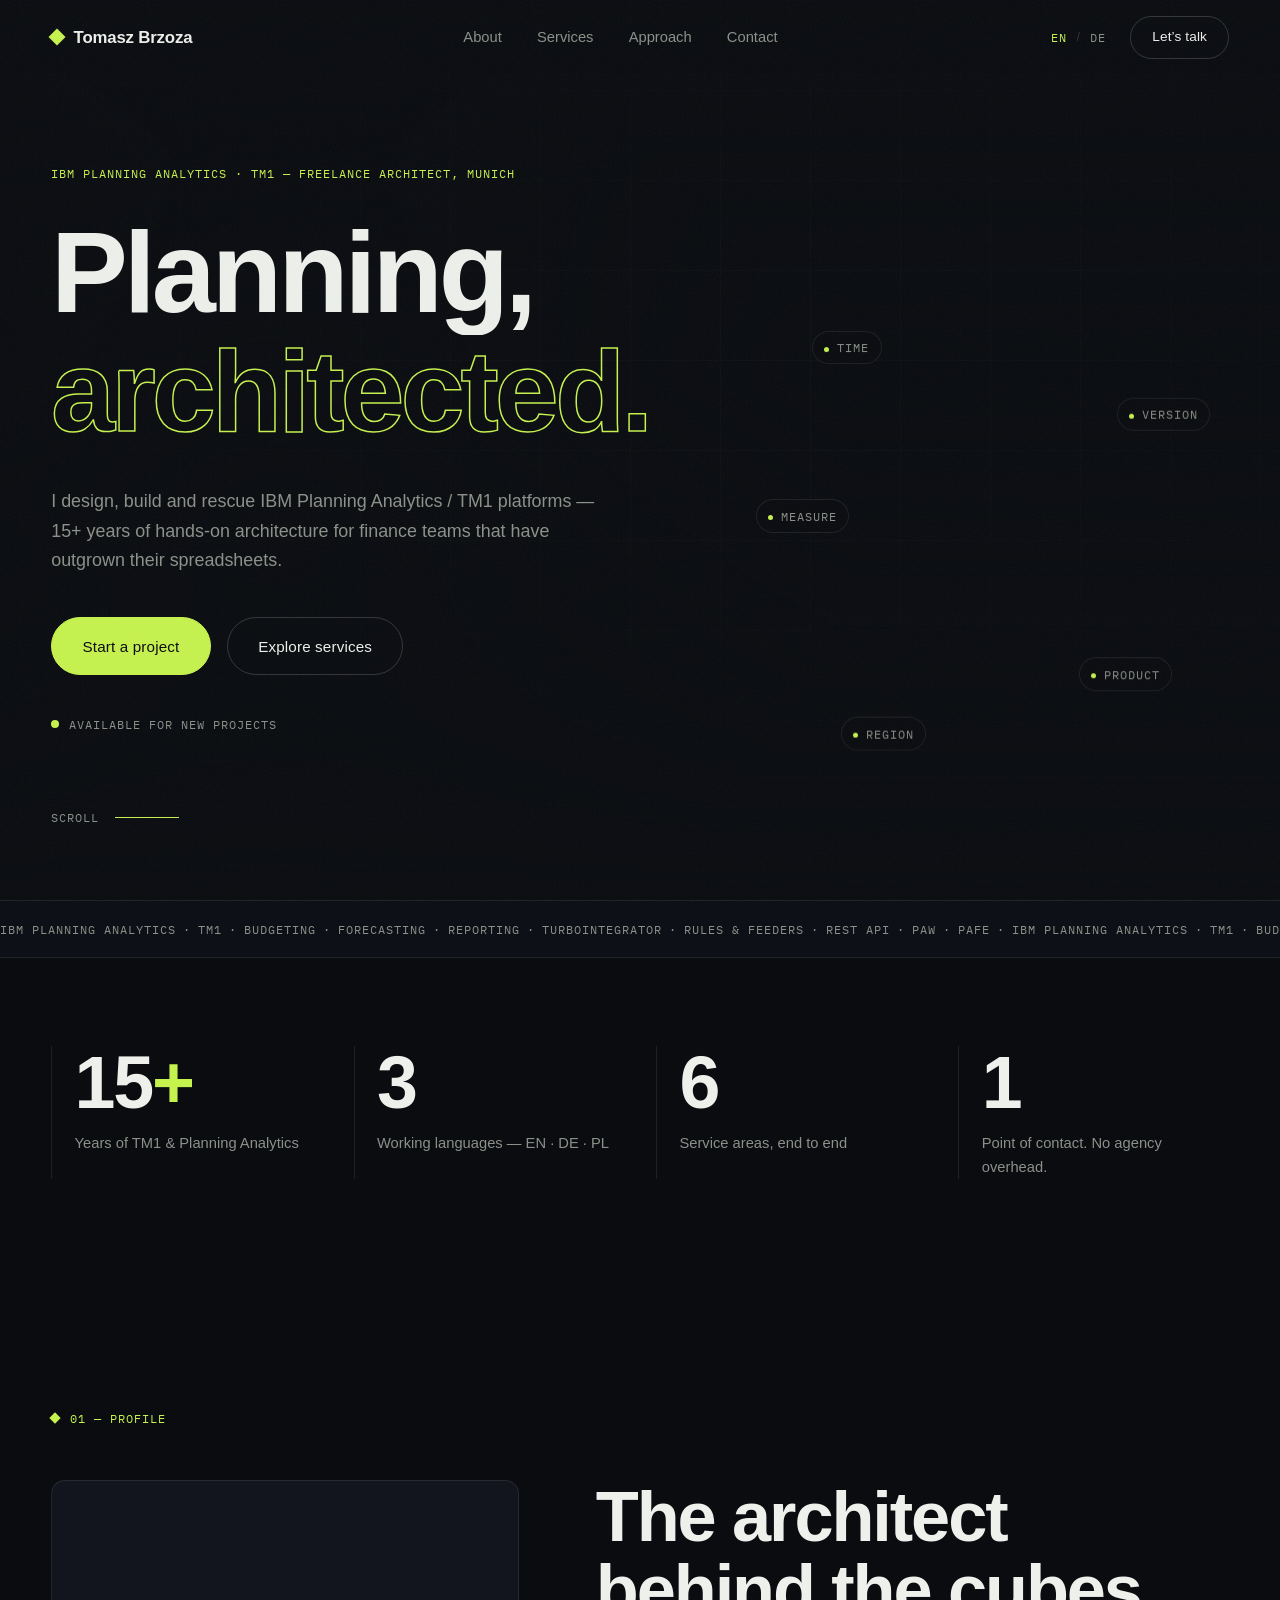
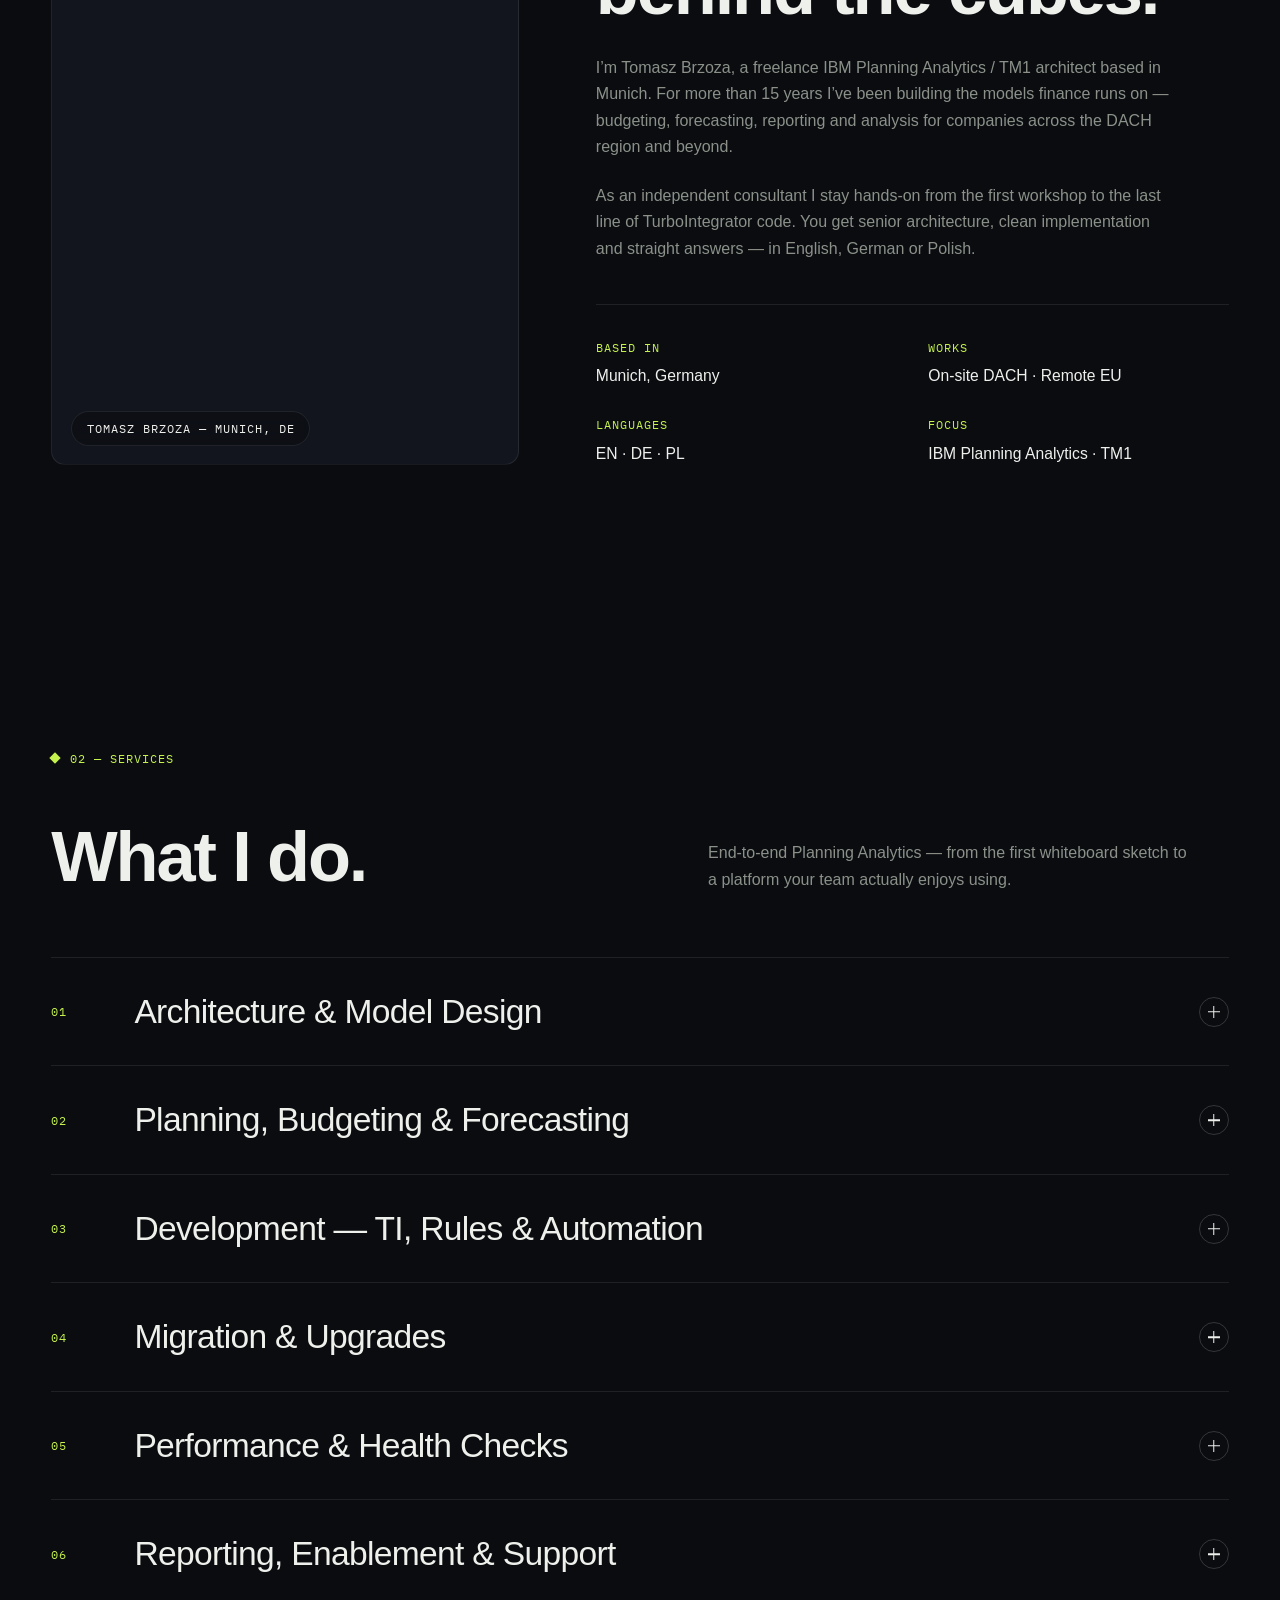
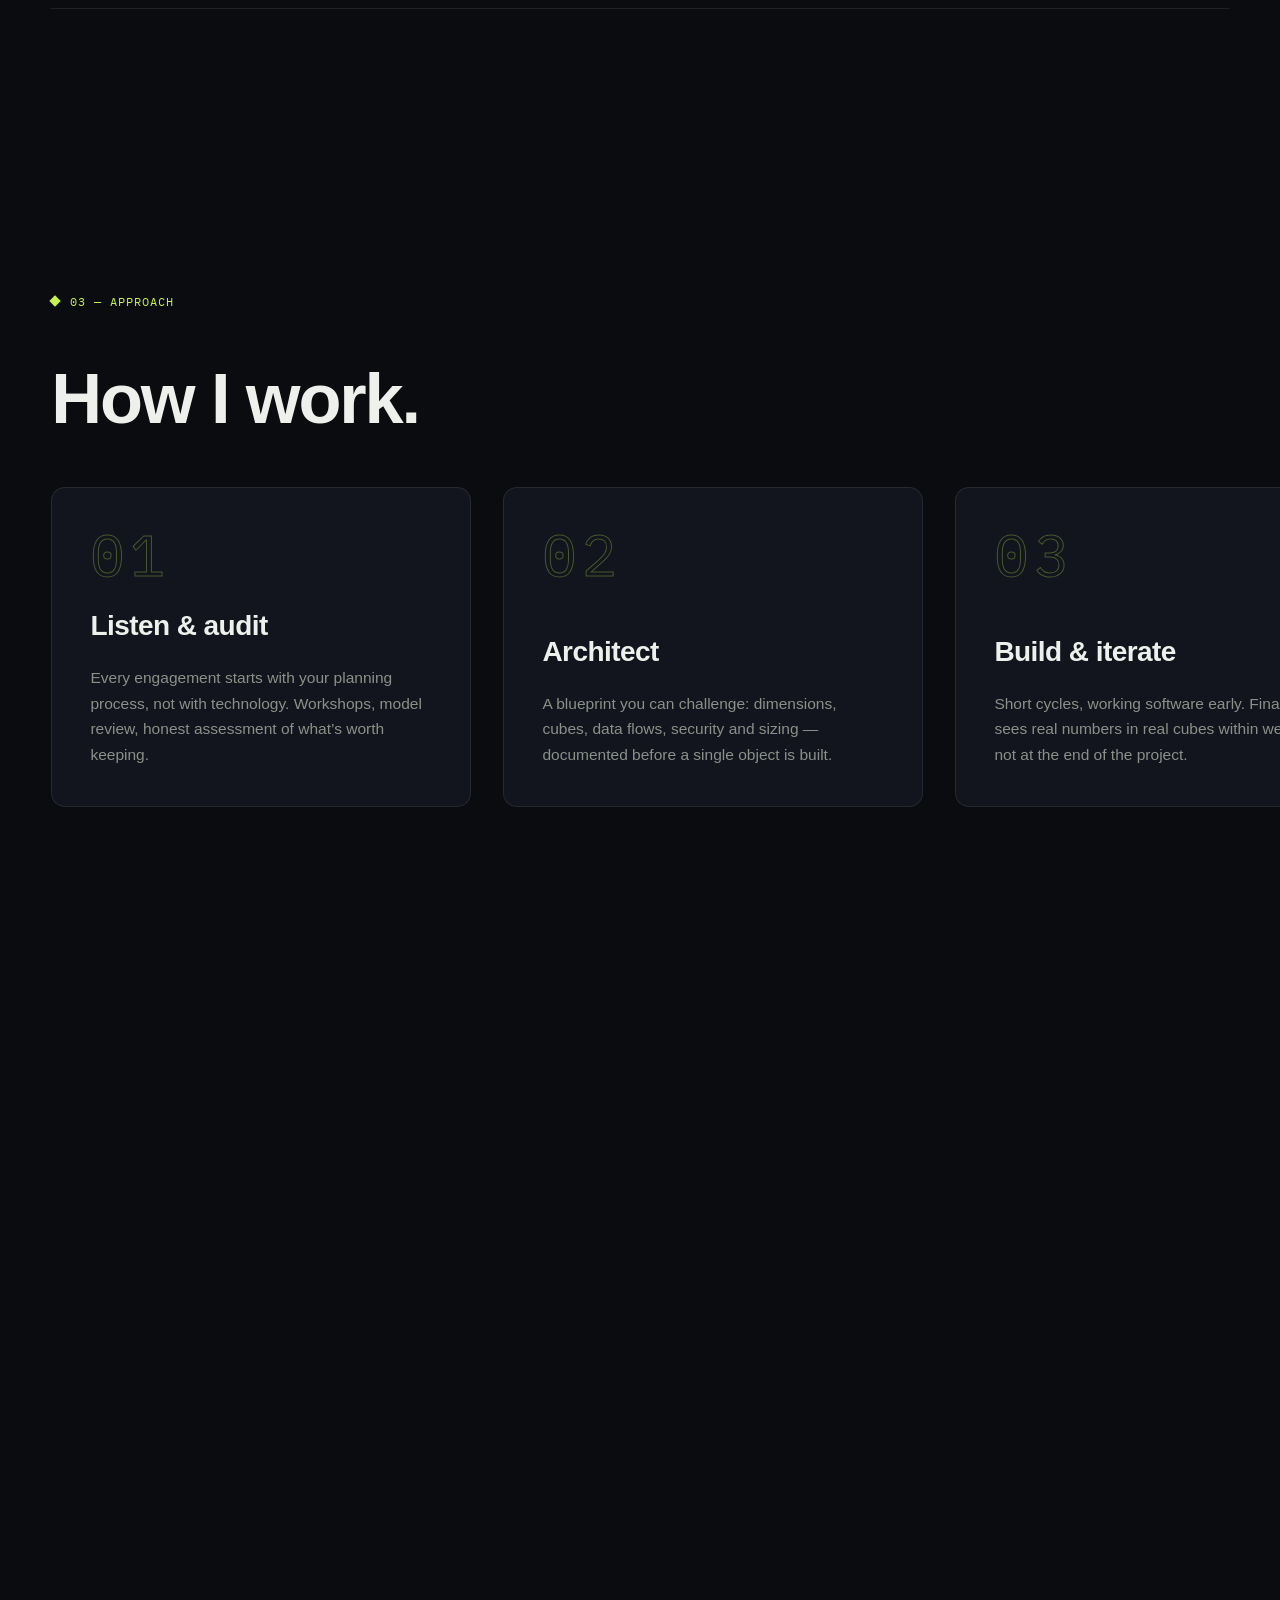
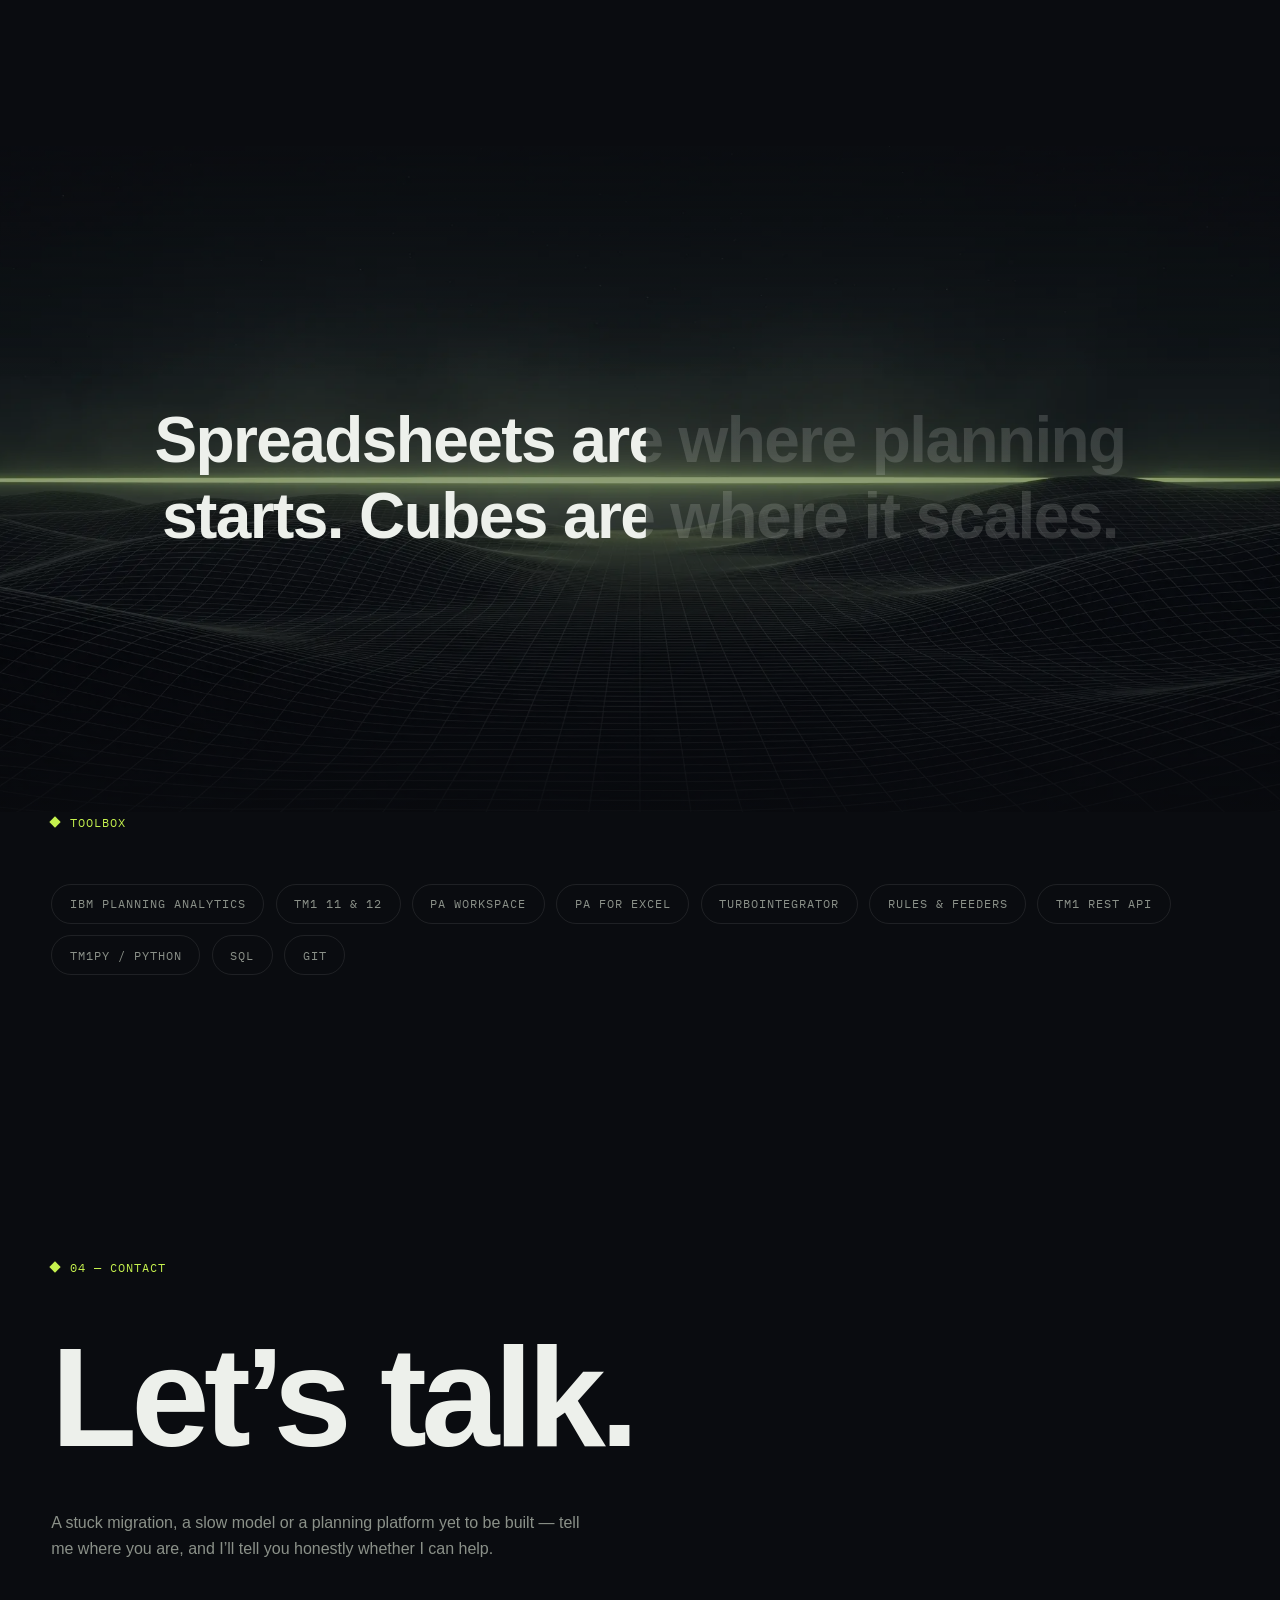
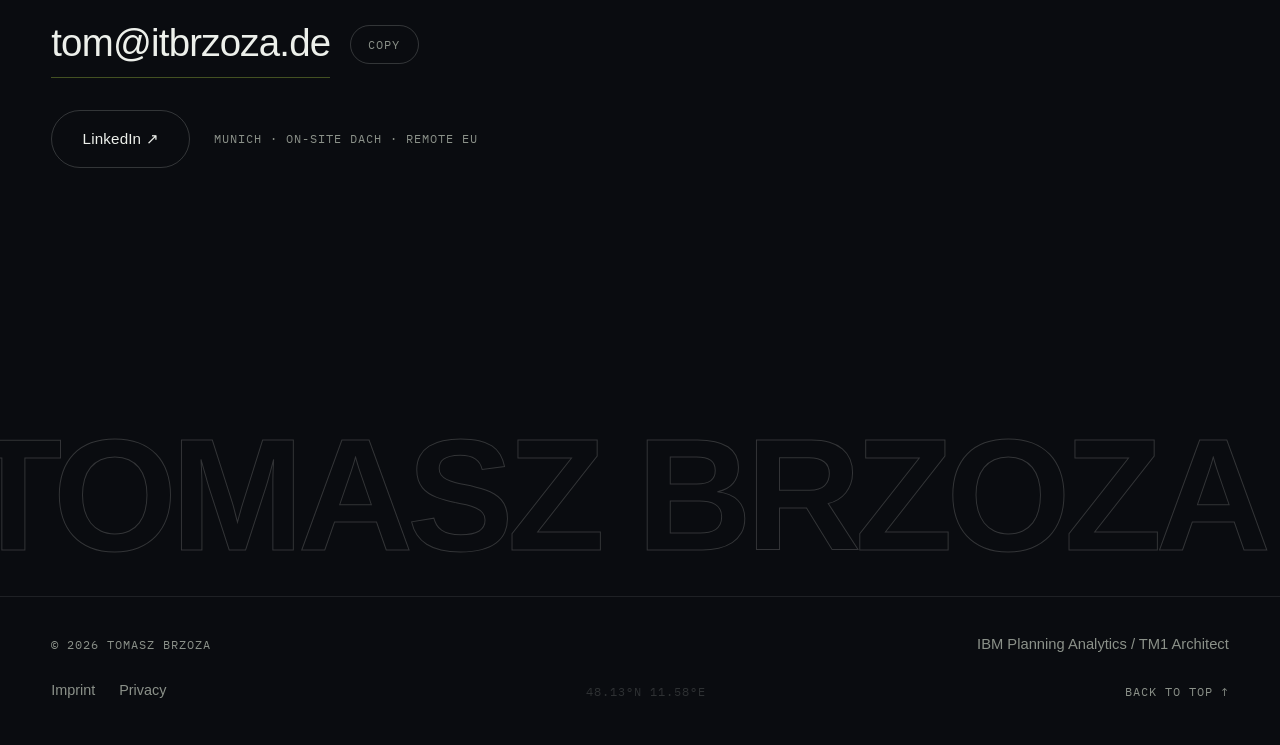
==== commit 81618c1b: "Complete legal pages and update contact email - Fill in Impressum: address, phone, USt-IdNr, MStV re" ====
--- a/index.html
+++ b/index.html
@@ -37,7 +37,7 @@
   <link rel="preload" as="font" type="font/woff2" href="assets/fonts/inter-400-latin.woff2" crossorigin>
   <link rel="stylesheet" href="css/fonts.css?v=1">
 
-  <link rel="stylesheet" href="css/style.css?v=2.2">
+  <link rel="stylesheet" href="css/style.css?v=2.3">
 
   <!-- Structured data for rich results (Google) -->
   <script type="application/ld+json">
@@ -46,7 +46,7 @@
     "@type": "ProfessionalService",
     "name": "Tomasz Brzoza — IBM Planning Analytics / TM1 Consulting",
     "description": "Freelance IBM Planning Analytics / TM1 architecture, development, migrations and performance tuning for finance teams.",
-    "email": "mailto:tom.brzy@gmail.com",
+    "email": "mailto:tom@itbrzoza.de",
     "address": {
       "@type": "PostalAddress",
       "addressLocality": "Munich",
@@ -133,7 +133,7 @@
         <span class="lang-sep" aria-hidden="true">/</span>
         <a class="lang-btn lang-link" data-lang="de" href="de/index.html" hreflang="de" lang="de">DE</a>
       </div>
-      <a class="mobile-mail mono" href="mailto:tom.brzy@gmail.com">tom.brzy@gmail.com</a>
+      <a class="mobile-mail mono" href="mailto:tom@itbrzoza.de">tom@itbrzoza.de</a>
     </div>
   </div>
 
@@ -413,8 +413,8 @@
 
       <div class="contact-actions" data-reveal>
         <!-- EDIT ME: swap in a business address if you prefer -->
-        <a class="contact-mail" href="mailto:tom.brzy@gmail.com">tom.brzy@gmail.com</a>
-        <button class="copy-chip mono" type="button" data-copy="tom.brzy@gmail.com">Copy</button>
+        <a class="contact-mail" href="mailto:tom@itbrzoza.de">tom@itbrzoza.de</a>
+        <button class="copy-chip mono" type="button" data-copy="tom@itbrzoza.de">Copy</button>
       </div>
 
       <div class="contact-links" data-reveal>
--- a/css/style.css
+++ b/css/style.css
@@ -978,6 +978,12 @@
   margin: 2.8rem 0 1rem;
 }
 .legal-page p { color: var(--muted); margin-bottom: 1rem; }
+.legal-page p a {
+  color: var(--accent);
+  text-decoration: underline;
+  text-underline-offset: 3px;
+}
+.legal-page p a:hover { color: var(--text); }
 .legal-page .todo {
   border: 1px dashed var(--accent-line);
   border-radius: var(--radius);
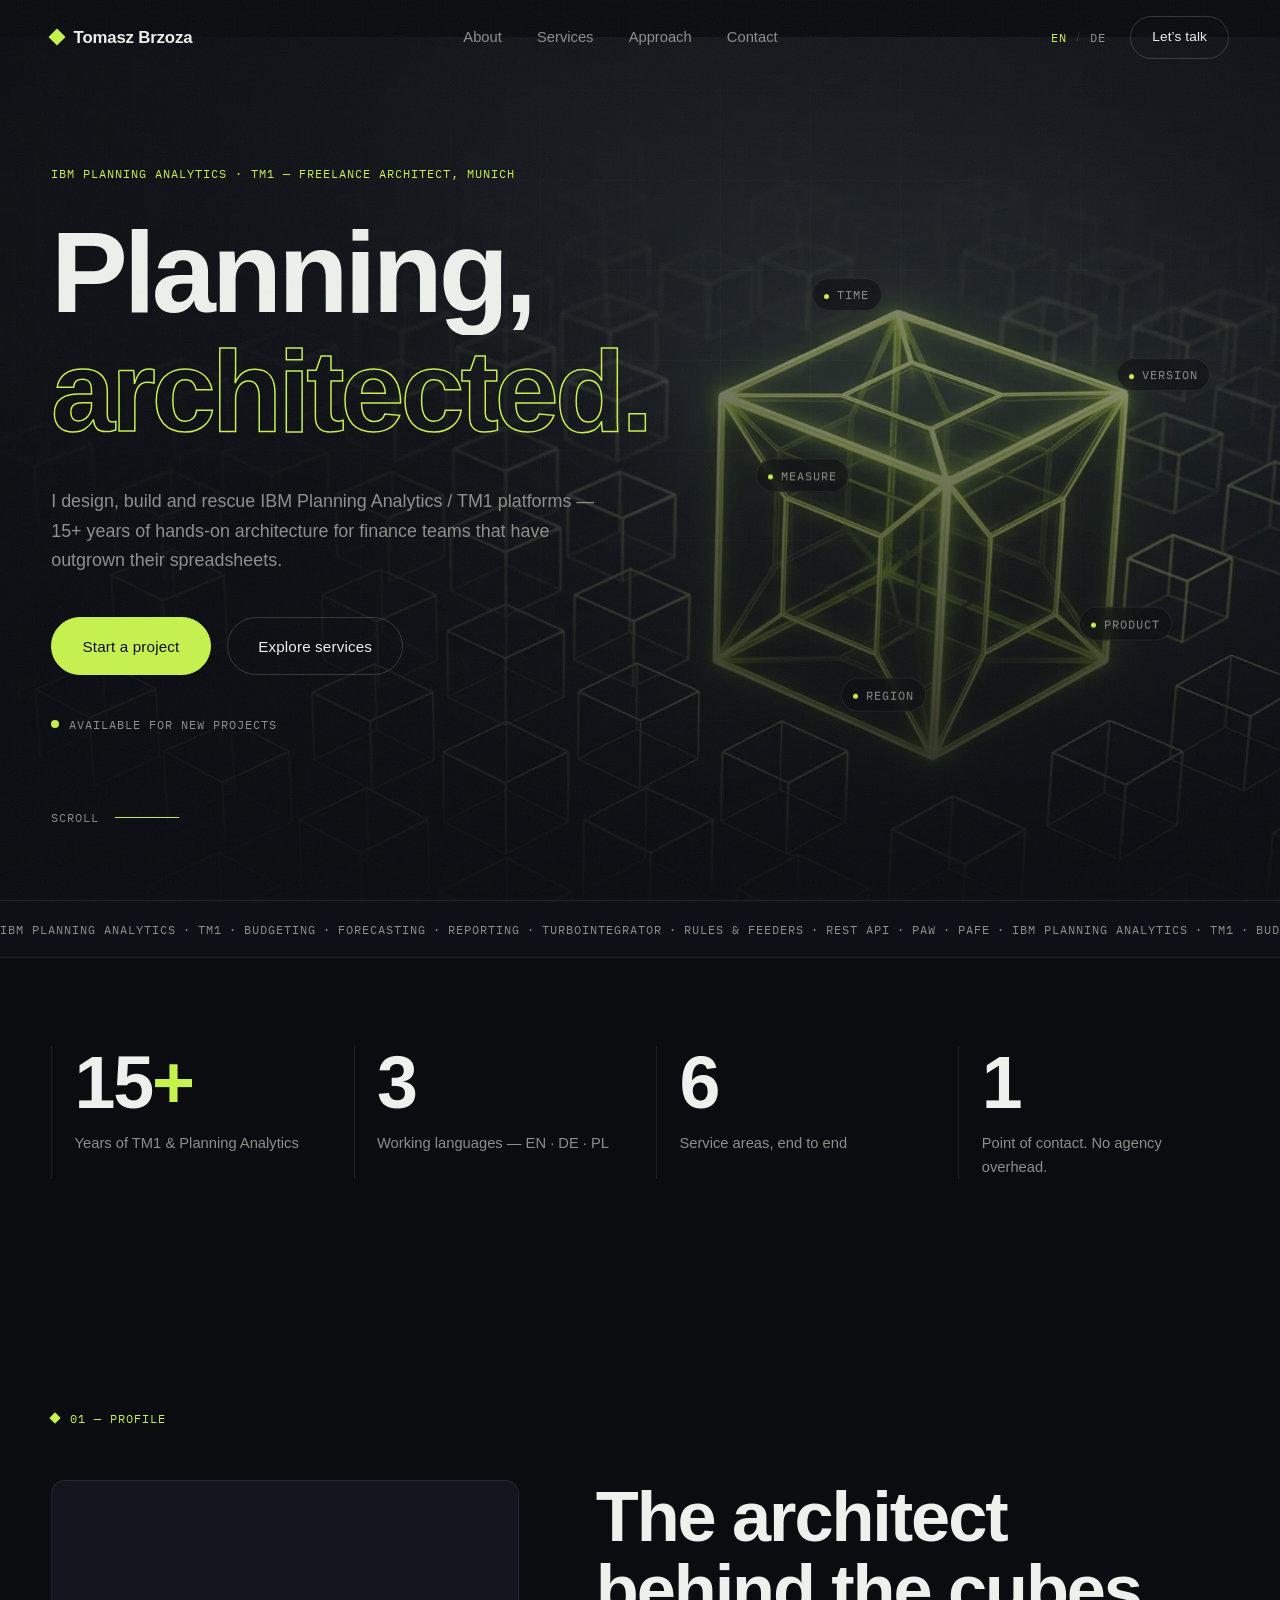
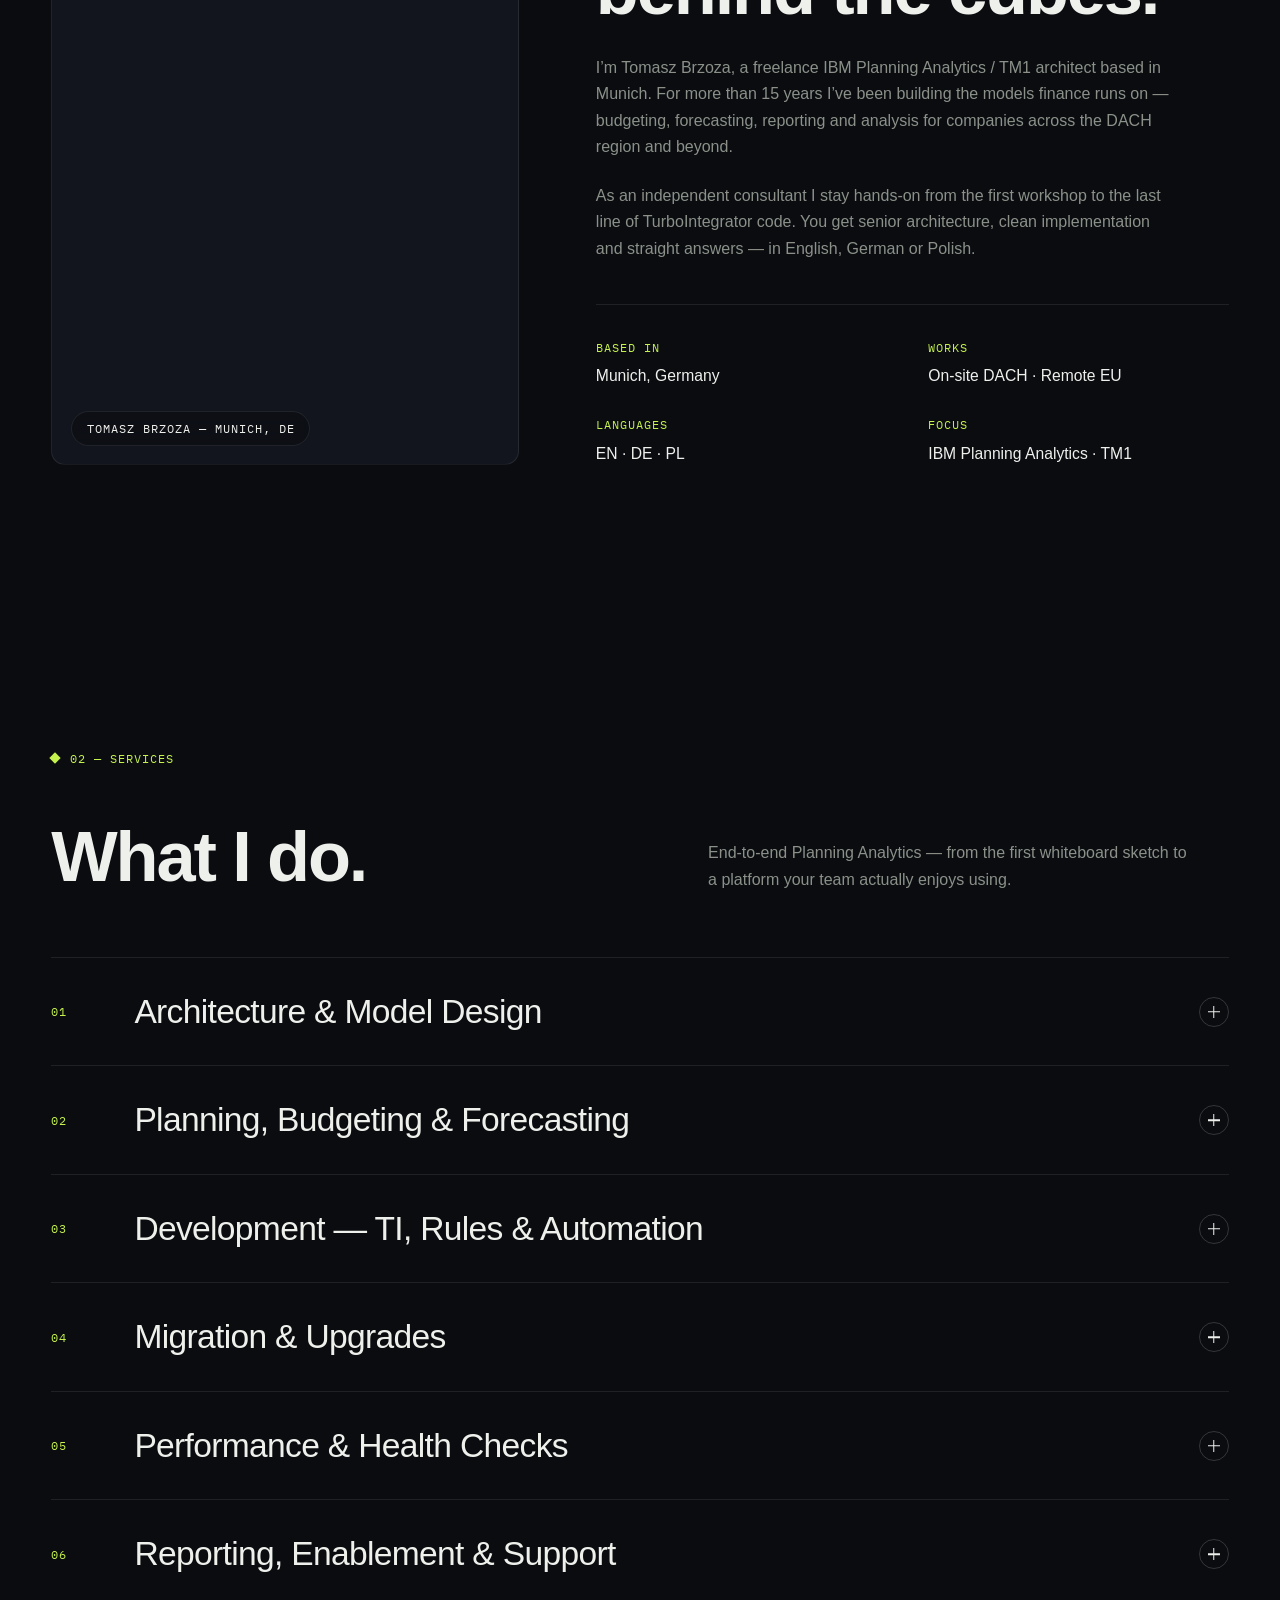
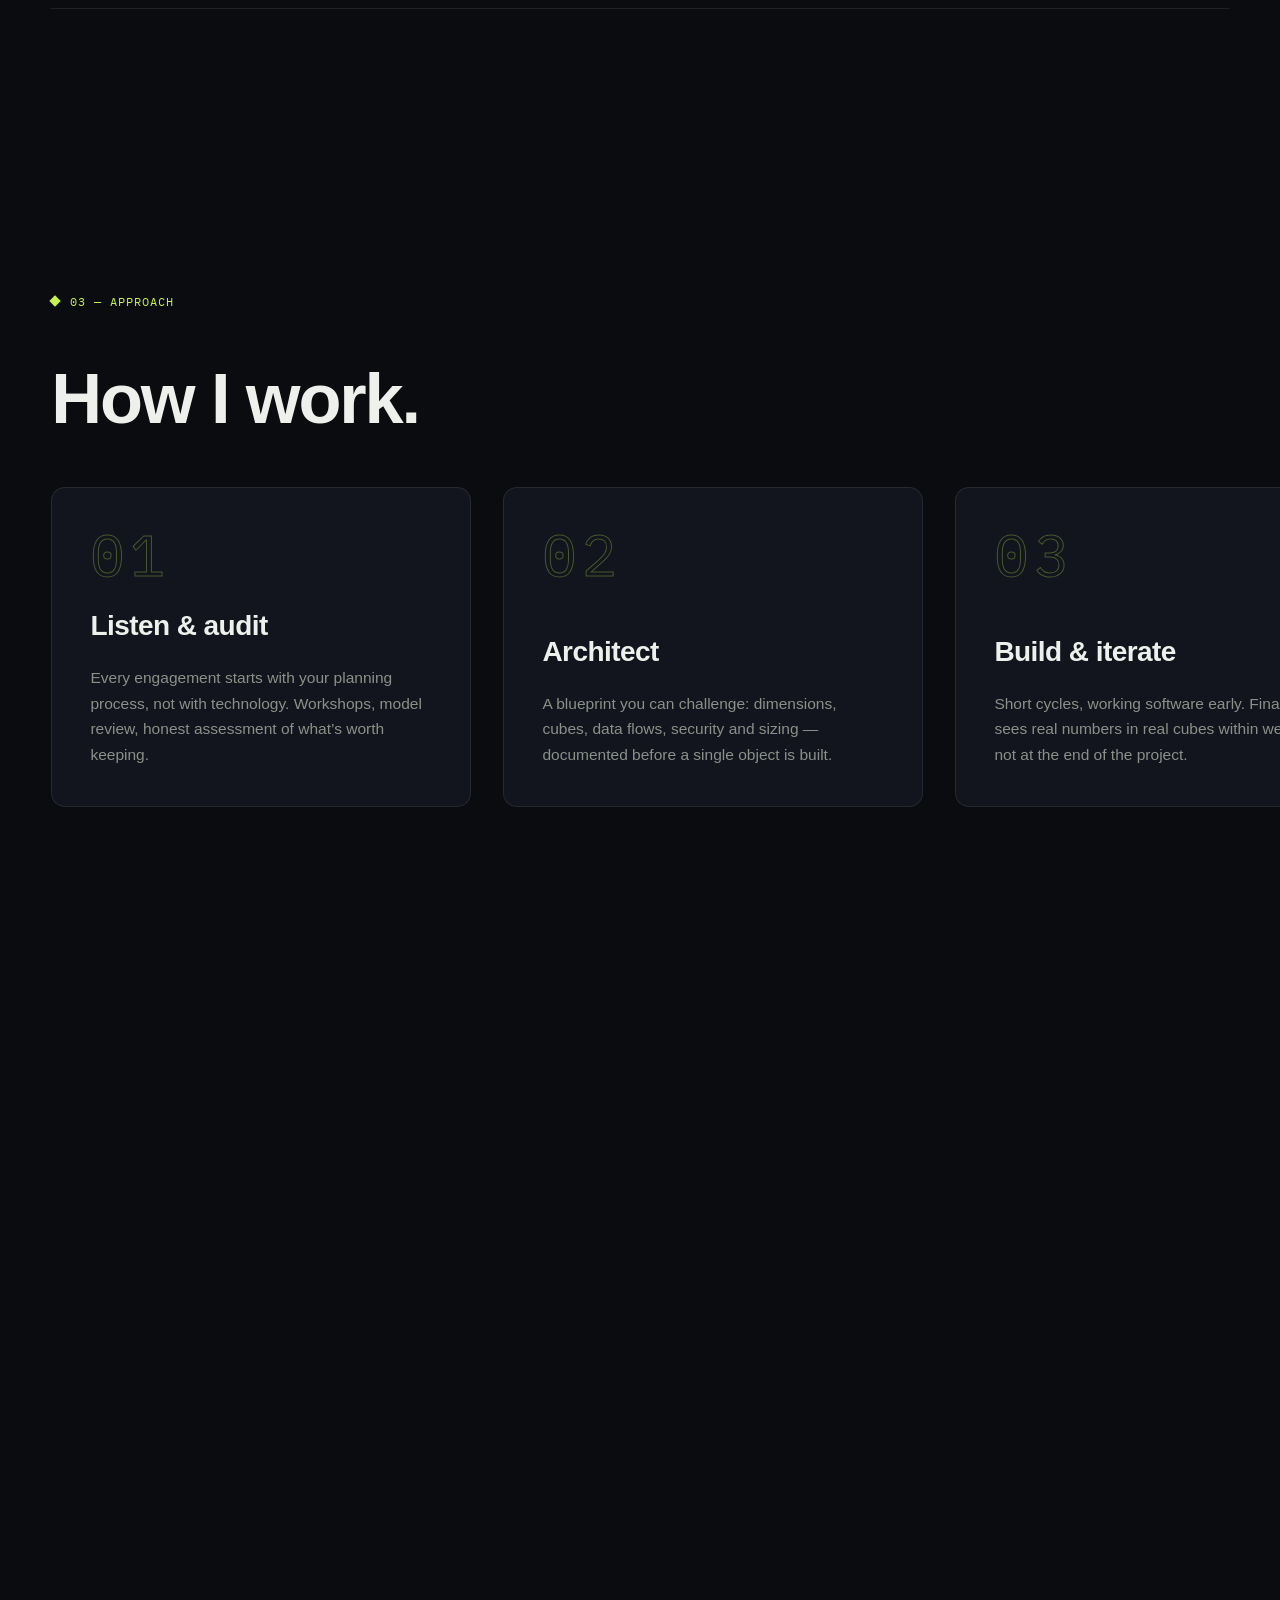
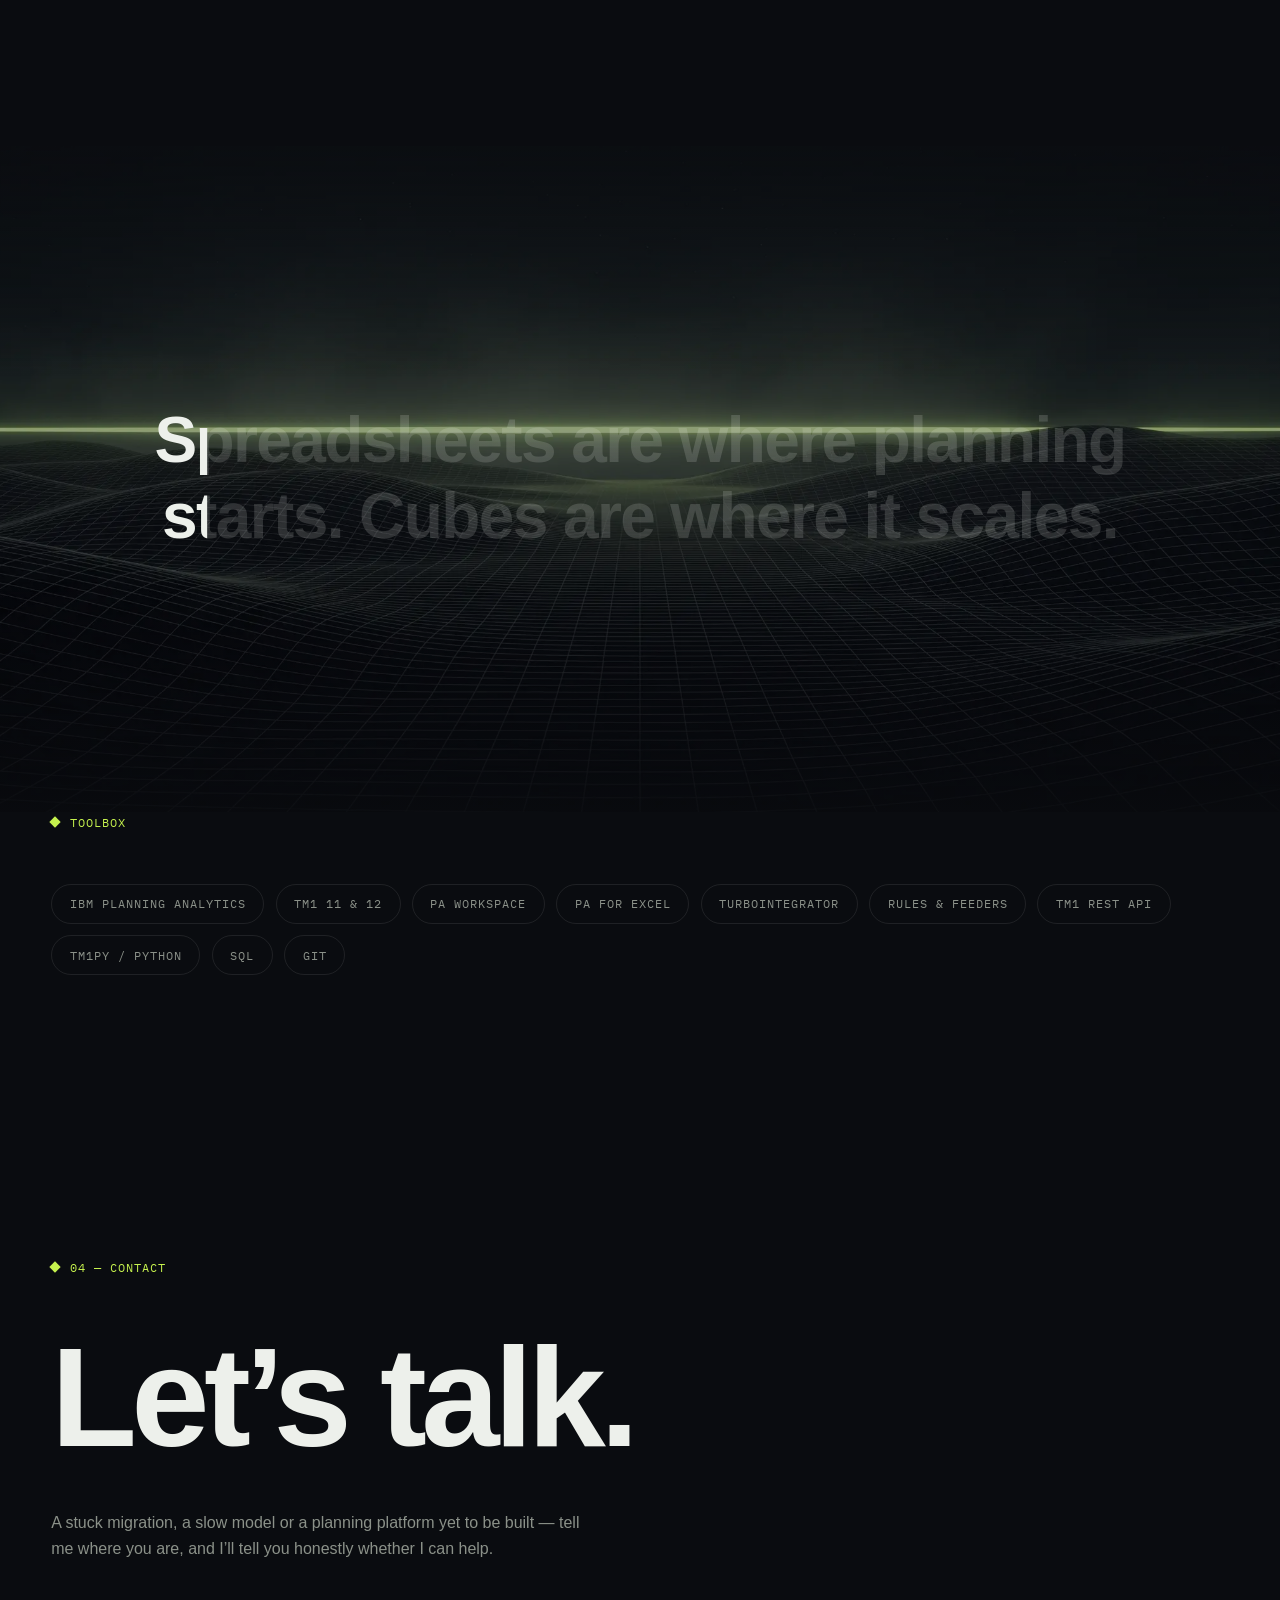
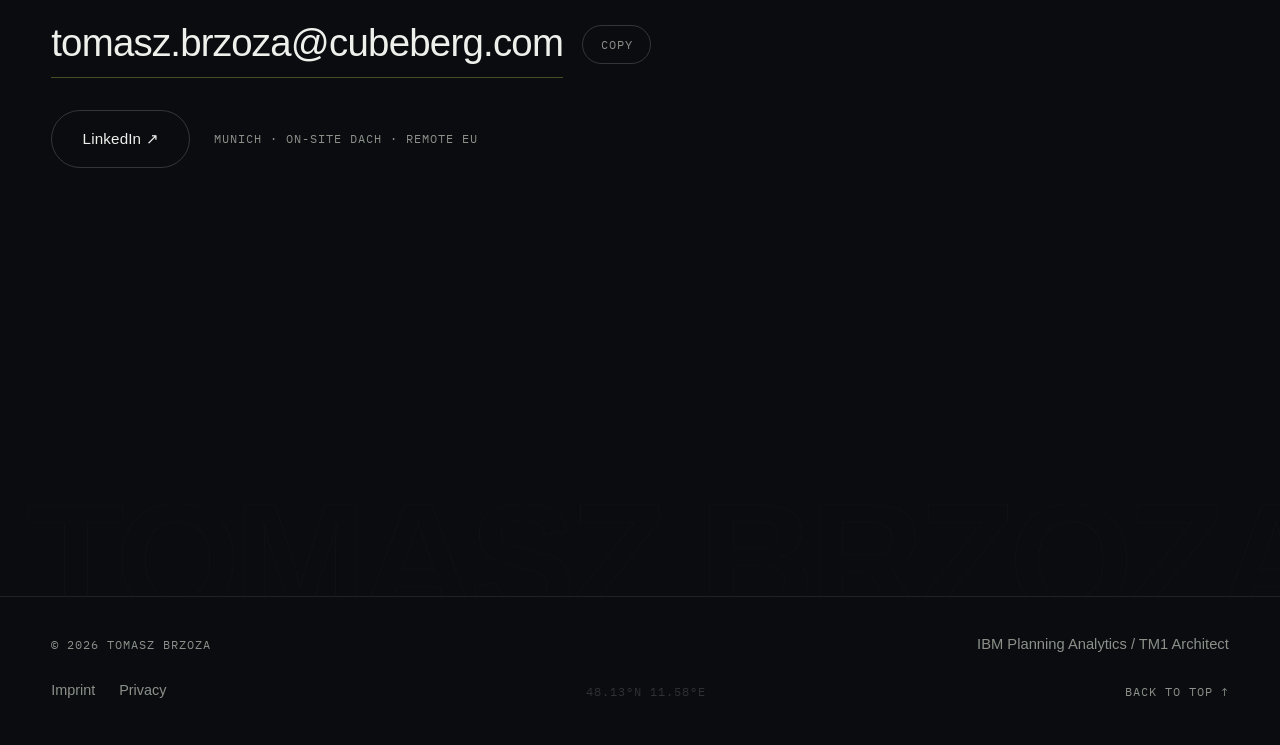
==== commit 0858b762: "Set production domain cubeberg.com and update contact email - Replace your-domain.com placeholders w" ====
--- a/index.html
+++ b/index.html
@@ -8,25 +8,22 @@
   <meta name="author" content="Tomasz Brzoza">
   <meta name="theme-color" content="#0A0C10">
   <meta name="color-scheme" content="dark">
-
-  <!-- EDIT ME: replace https://your-domain.com with your real domain everywhere
-       (this file, de/index.html, sitemap.xml, robots.txt) -->
-  <link rel="canonical" href="https://your-domain.com/">
-  <link rel="alternate" hreflang="en" href="https://your-domain.com/">
-  <link rel="alternate" hreflang="de" href="https://your-domain.com/de/">
-  <link rel="alternate" hreflang="x-default" href="https://your-domain.com/">
+  <link rel="canonical" href="https://cubeberg.com/">
+  <link rel="alternate" hreflang="en" href="https://cubeberg.com/">
+  <link rel="alternate" hreflang="de" href="https://cubeberg.com/de/">
+  <link rel="alternate" hreflang="x-default" href="https://cubeberg.com/">
 
   <!-- Open Graph -->
   <meta property="og:type" content="website">
   <meta property="og:title" content="Tomasz Brzoza — IBM Planning Analytics / TM1 Architect">
   <meta property="og:description" content="Freelance TM1 / Planning Analytics architecture, development and rescue. 15+ years, Munich, EN · DE · PL.">
-  <meta property="og:url" content="https://your-domain.com/">
+  <meta property="og:url" content="https://cubeberg.com/">
   <meta property="og:site_name" content="Tomasz Brzoza — TM1 Consulting">
   <meta property="og:locale" content="en_US">
   <meta property="og:locale:alternate" content="de_DE">
-  <meta property="og:image" content="https://your-domain.com/assets/og.jpg">
+  <meta property="og:image" content="https://cubeberg.com/assets/og.jpg">
   <meta name="twitter:card" content="summary_large_image">
-  <meta name="twitter:image" content="https://your-domain.com/assets/og.jpg">
+  <meta name="twitter:image" content="https://cubeberg.com/assets/og.jpg">
   <link rel="preload" as="image" href="assets/hero-bg.webp?v=3" media="(min-width: 1025px)">
   <link rel="preload" as="image" href="assets/hero-bg-mobile.webp" media="(max-width: 1024px)">
 
@@ -46,7 +43,7 @@
     "@type": "ProfessionalService",
     "name": "Tomasz Brzoza — IBM Planning Analytics / TM1 Consulting",
     "description": "Freelance IBM Planning Analytics / TM1 architecture, development, migrations and performance tuning for finance teams.",
-    "email": "mailto:tom@itbrzoza.de",
+    "email": "mailto:tomasz.brzoza@cubeberg.com",
     "address": {
       "@type": "PostalAddress",
       "addressLocality": "Munich",
@@ -133,7 +130,7 @@
         <span class="lang-sep" aria-hidden="true">/</span>
         <a class="lang-btn lang-link" data-lang="de" href="de/index.html" hreflang="de" lang="de">DE</a>
       </div>
-      <a class="mobile-mail mono" href="mailto:tom@itbrzoza.de">tom@itbrzoza.de</a>
+      <a class="mobile-mail mono" href="mailto:tomasz.brzoza@cubeberg.com">tomasz.brzoza@cubeberg.com</a>
     </div>
   </div>
 
@@ -413,8 +410,8 @@
 
       <div class="contact-actions" data-reveal>
         <!-- EDIT ME: swap in a business address if you prefer -->
-        <a class="contact-mail" href="mailto:tom@itbrzoza.de">tom@itbrzoza.de</a>
-        <button class="copy-chip mono" type="button" data-copy="tom@itbrzoza.de">Copy</button>
+        <a class="contact-mail" href="mailto:tomasz.brzoza@cubeberg.com">tomasz.brzoza@cubeberg.com</a>
+        <button class="copy-chip mono" type="button" data-copy="tomasz.brzoza@cubeberg.com">Copy</button>
       </div>
 
       <div class="contact-links" data-reveal>
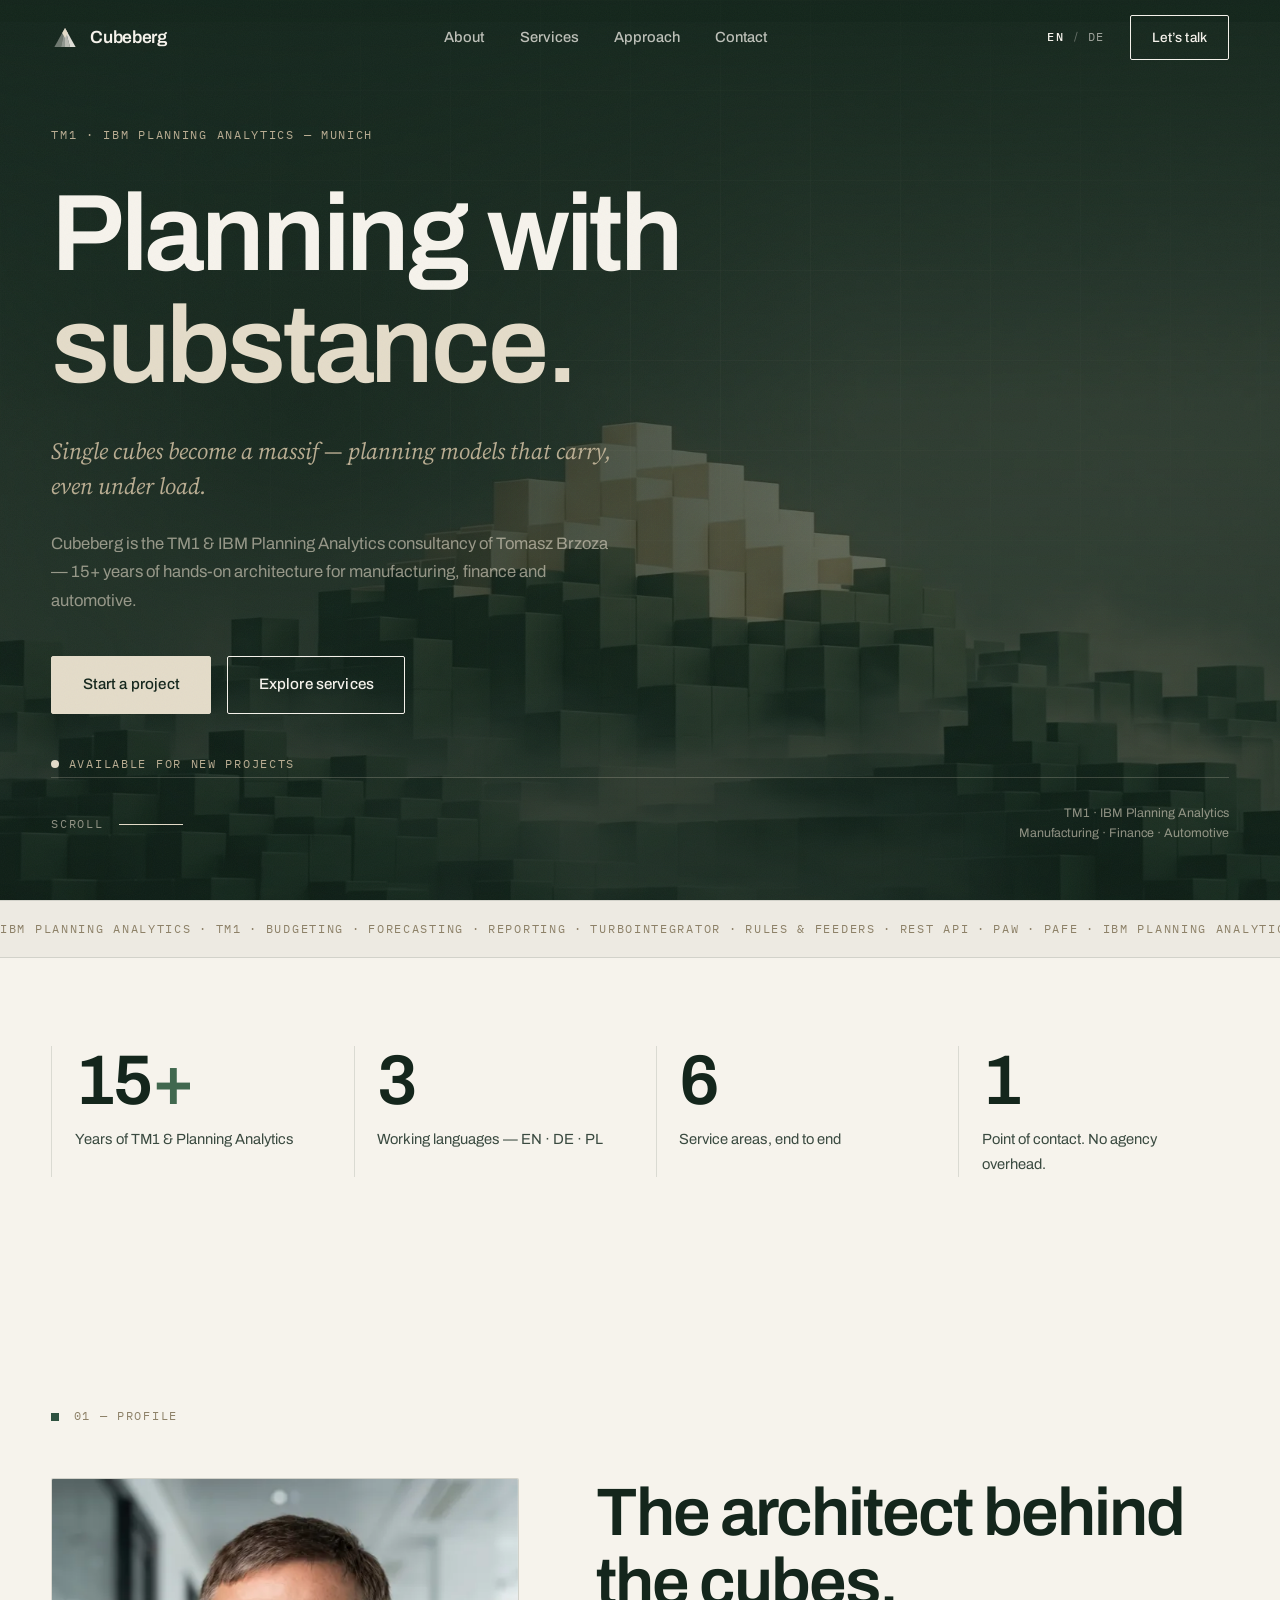
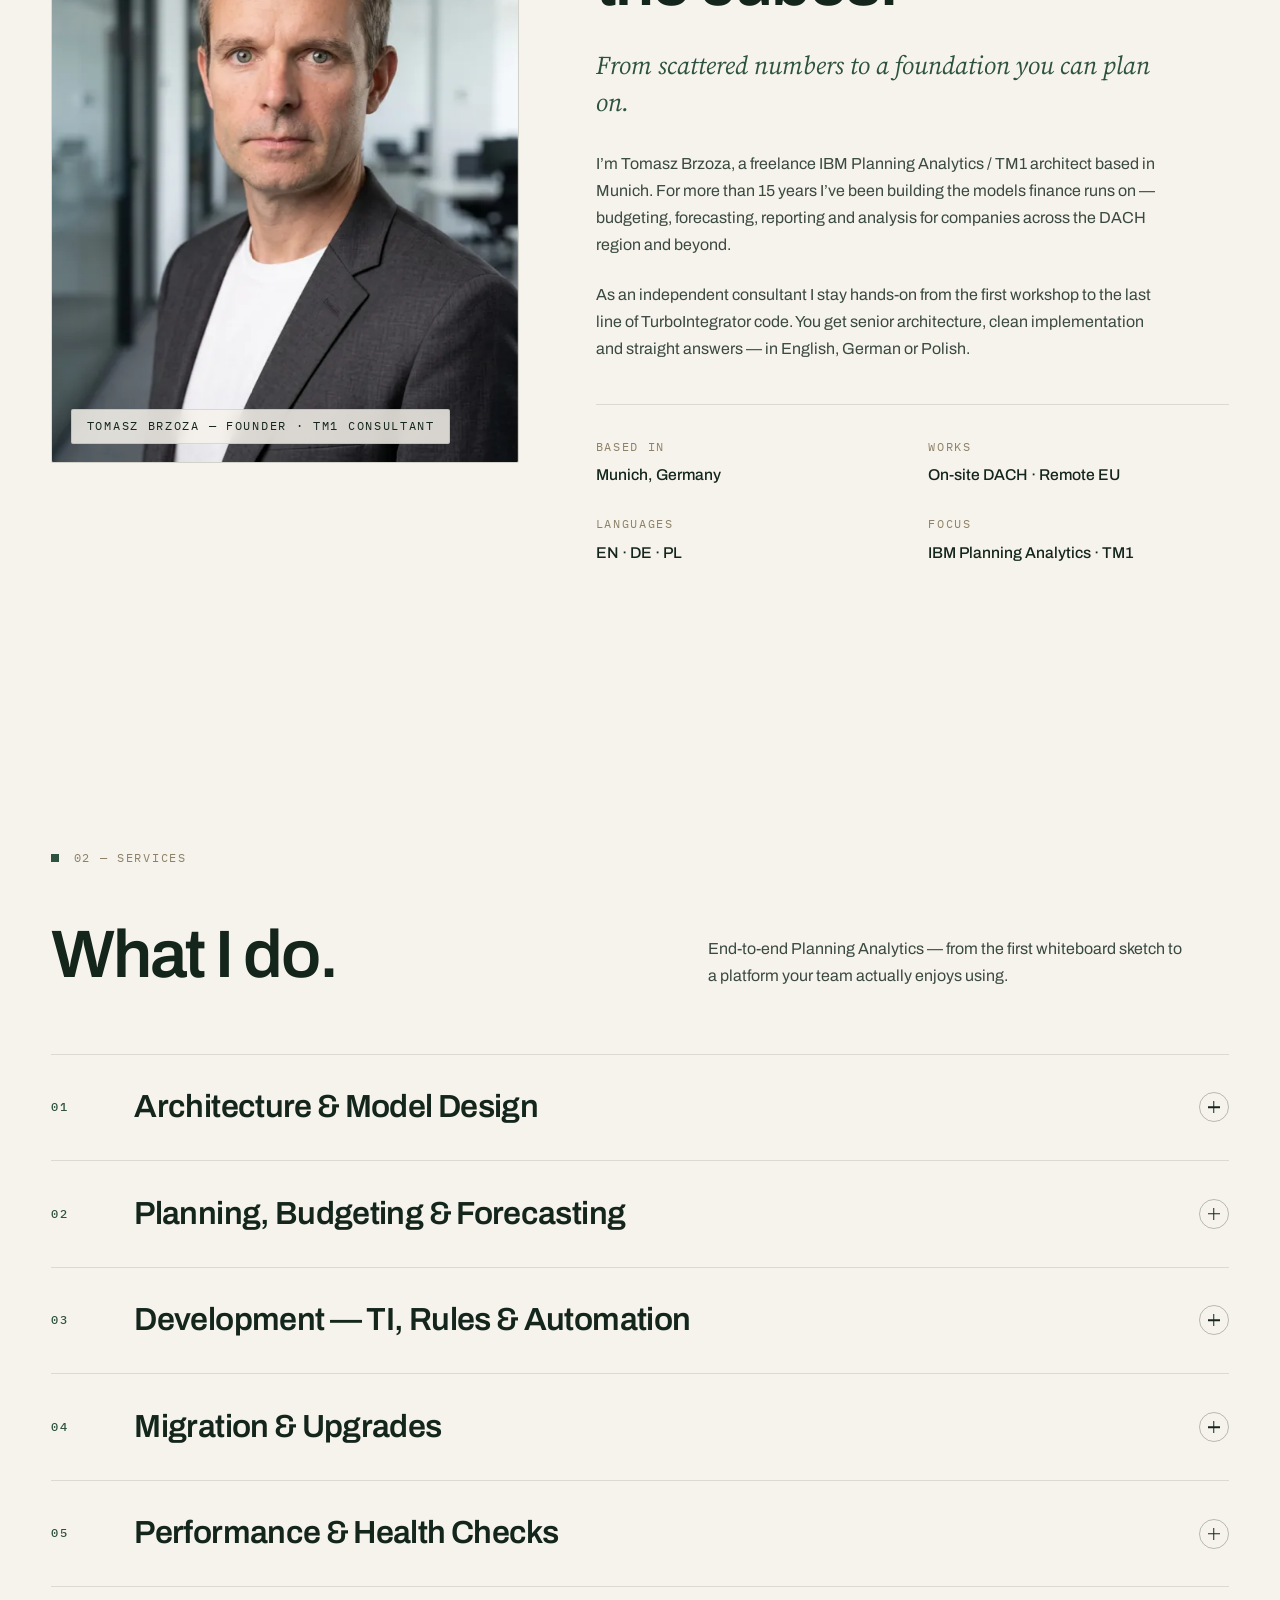
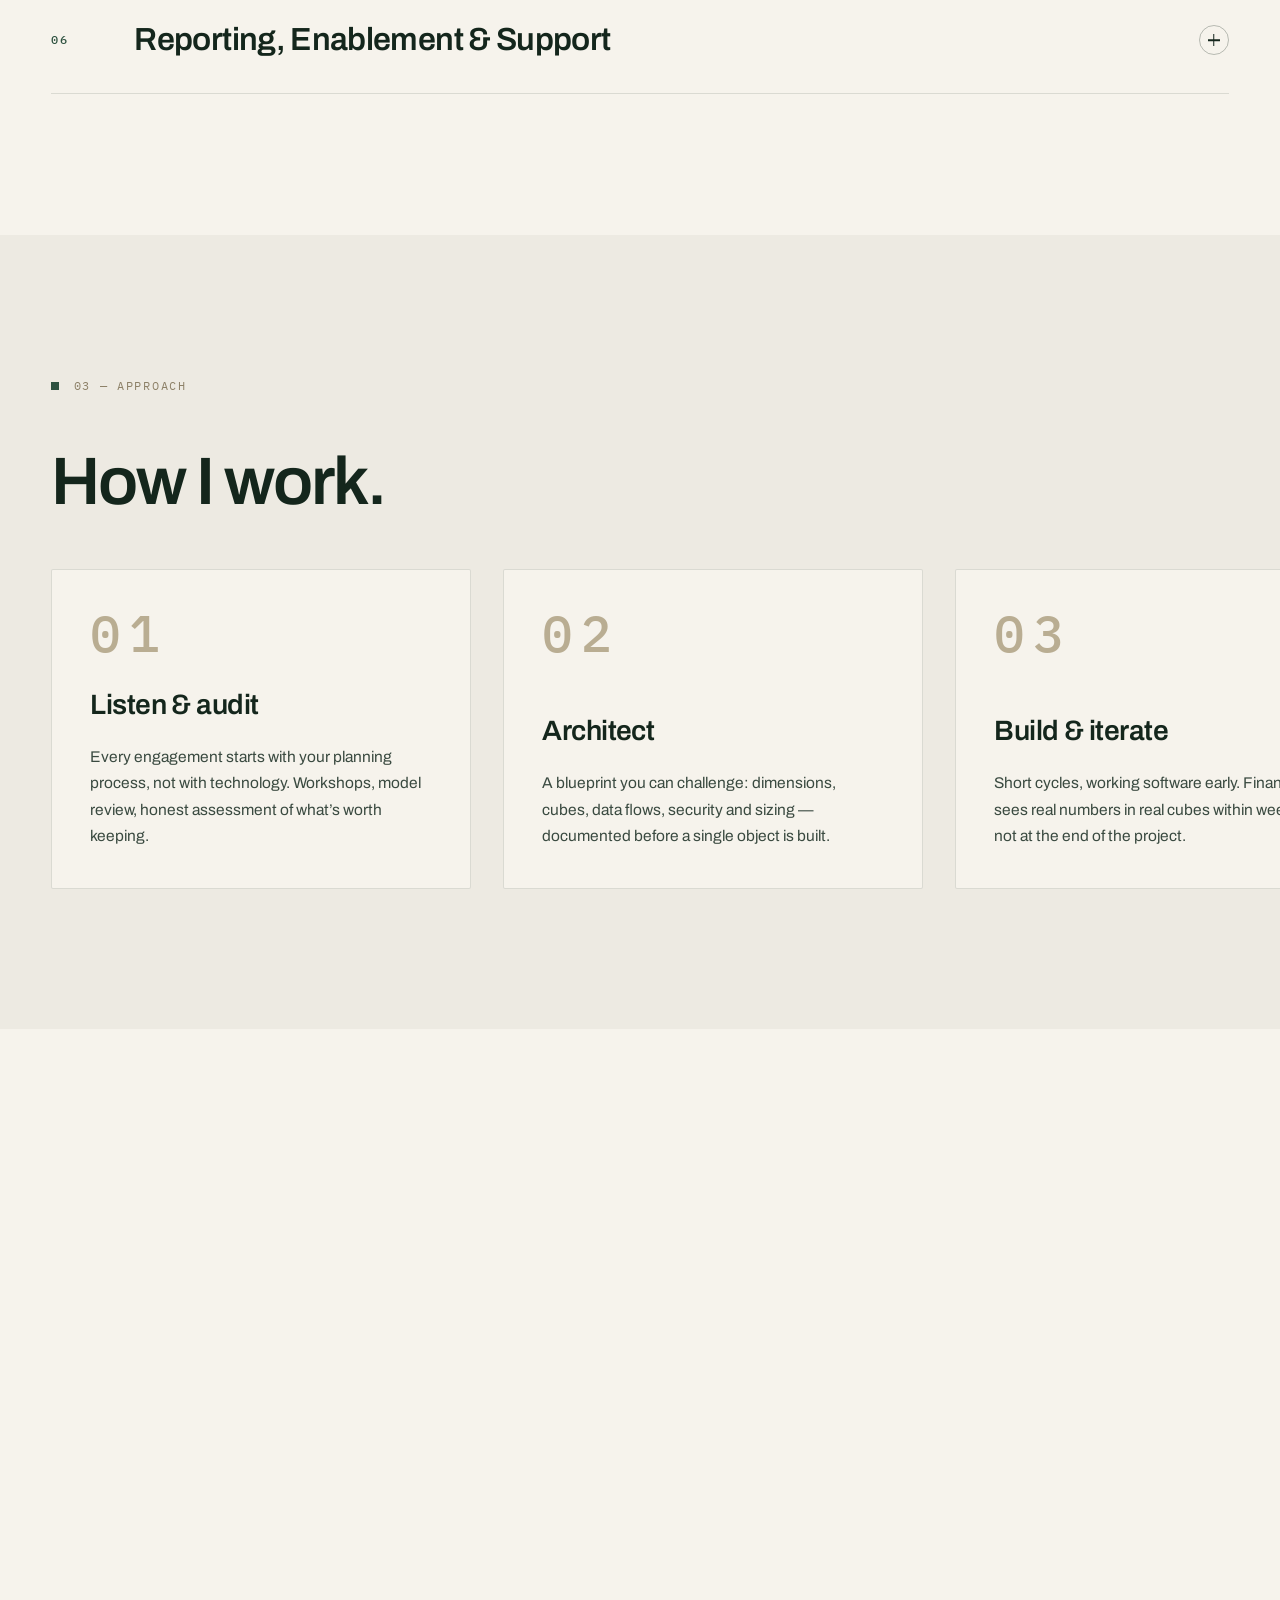
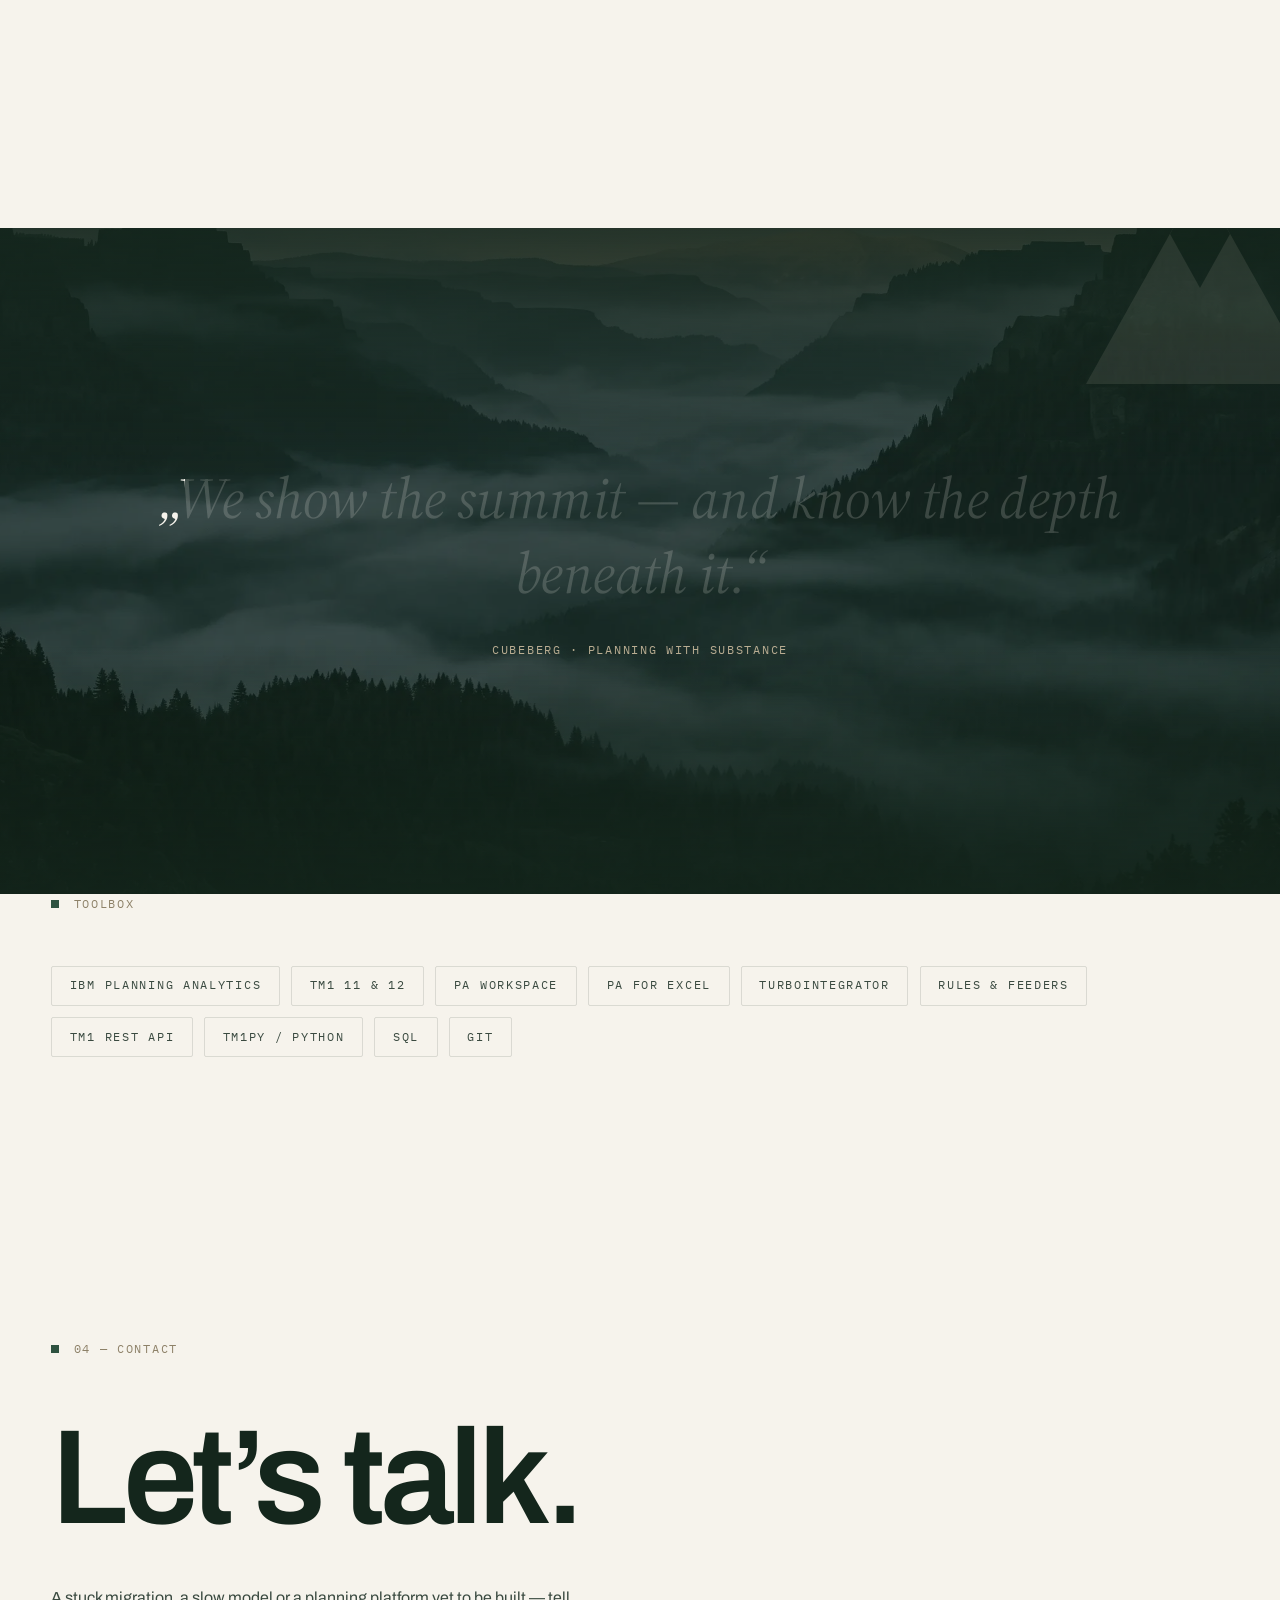
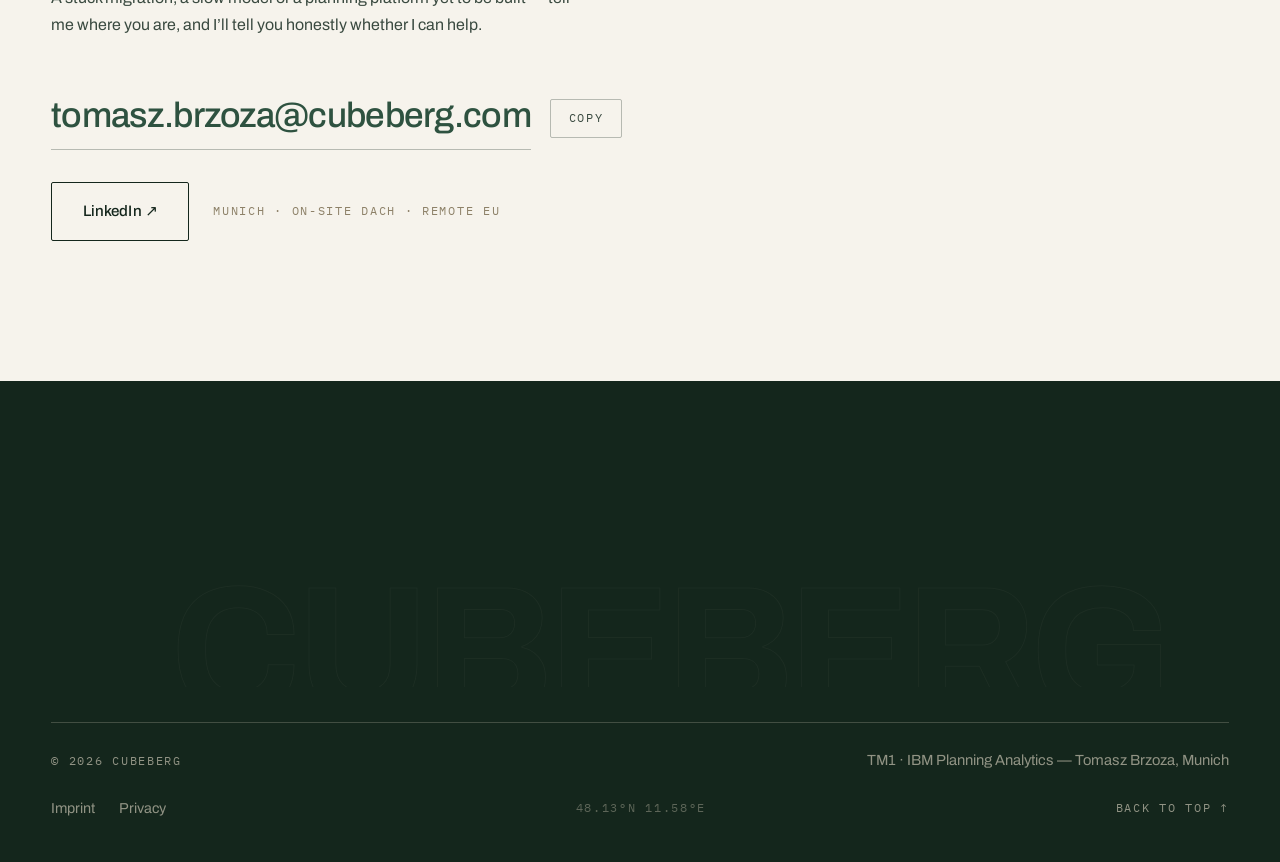
==== commit cc231686: "Redesign to Cubeberg brand book (Edition 01) - Rebrand from personal site to Cubeberg: cube-massif l" ====
--- a/index.html
+++ b/index.html
@@ -3,11 +3,11 @@
 <head>
   <meta charset="UTF-8">
   <meta name="viewport" content="width=device-width, initial-scale=1.0">
-  <title>Tomasz Brzoza — IBM Planning Analytics / TM1 Architect, Munich</title>
-  <meta name="description" content="Freelance IBM Planning Analytics / TM1 architect & consultant in Munich. 15+ years: planning & forecasting models, migrations, performance tuning. EN · DE · PL.">
+  <title>Cubeberg — TM1 & IBM Planning Analytics Consulting, Munich</title>
+  <meta name="description" content="Cubeberg is a Munich-based TM1 & IBM Planning Analytics consultancy — 15+ years of architecture: planning & forecasting models, migrations, performance tuning. EN · DE · PL.">
   <meta name="author" content="Tomasz Brzoza">
-  <meta name="theme-color" content="#0A0C10">
-  <meta name="color-scheme" content="dark">
+  <meta name="theme-color" content="#14261C">
+  <meta name="color-scheme" content="light">
   <link rel="canonical" href="https://cubeberg.com/">
   <link rel="alternate" hreflang="en" href="https://cubeberg.com/">
   <link rel="alternate" hreflang="de" href="https://cubeberg.com/de/">
@@ -15,34 +15,34 @@
 
   <!-- Open Graph -->
   <meta property="og:type" content="website">
-  <meta property="og:title" content="Tomasz Brzoza — IBM Planning Analytics / TM1 Architect">
-  <meta property="og:description" content="Freelance TM1 / Planning Analytics architecture, development and rescue. 15+ years, Munich, EN · DE · PL.">
+  <meta property="og:title" content="Cubeberg — TM1 & IBM Planning Analytics Consulting">
+  <meta property="og:description" content="Planning with substance — TM1 & IBM Planning Analytics for manufacturing, finance and automotive. Munich, EN · DE · PL.">
   <meta property="og:url" content="https://cubeberg.com/">
-  <meta property="og:site_name" content="Tomasz Brzoza — TM1 Consulting">
+  <meta property="og:site_name" content="Cubeberg">
   <meta property="og:locale" content="en_US">
   <meta property="og:locale:alternate" content="de_DE">
   <meta property="og:image" content="https://cubeberg.com/assets/og.jpg">
   <meta name="twitter:card" content="summary_large_image">
   <meta name="twitter:image" content="https://cubeberg.com/assets/og.jpg">
-  <link rel="preload" as="image" href="assets/hero-bg.webp?v=3" media="(min-width: 1025px)">
-  <link rel="preload" as="image" href="assets/hero-bg-mobile.webp" media="(max-width: 1024px)">
-
-  <link rel="icon" href="data:image/svg+xml,%3Csvg xmlns='http://www.w3.org/2000/svg' viewBox='0 0 64 64'%3E%3Crect width='64' height='64' rx='12' fill='%230A0C10'/%3E%3Cpath d='M32 12 50 22v20L32 52 14 42V22z' fill='none' stroke='%23C6F24E' stroke-width='3'/%3E%3Cpath d='M14 22l18 10 18-10M32 32v20' fill='none' stroke='%23C6F24E' stroke-width='3'/%3E%3C/svg%3E">
+  <link rel="preload" as="image" href="assets/hero-bg.webp?v=4" media="(min-width: 1025px)">
+  <link rel="preload" as="image" href="assets/hero-bg-mobile.webp?v=2" media="(max-width: 1024px)">
+
+  <link rel="icon" href="data:image/svg+xml,%3Csvg xmlns='http://www.w3.org/2000/svg' viewBox='0 0 100 100'%3E%3Crect width='100' height='100' rx='18' fill='%2314261C'/%3E%3Cpolygon points='50,18 16,80 38,80' fill='%23F6F3EC' fill-opacity='.4'/%3E%3Cpolygon points='50,18 38,80 50,80' fill='%23F6F3EC' fill-opacity='.55'/%3E%3Cpolygon points='50,18 50,80 66,80' fill='%23F6F3EC' fill-opacity='.72'/%3E%3Cpolygon points='50,18 66,80 84,80' fill='%23F6F3EC' fill-opacity='.9'/%3E%3Cpolygon points='50,18 59,34 50,50 41,34' fill='%23E4DCC9'/%3E%3C/svg%3E">
 
   <!-- Self-hosted fonts — no third-party requests (performance + GDPR) -->
-  <link rel="preload" as="font" type="font/woff2" href="assets/fonts/spacegrotesk-400-latin.woff2" crossorigin>
-  <link rel="preload" as="font" type="font/woff2" href="assets/fonts/inter-400-latin.woff2" crossorigin>
-  <link rel="stylesheet" href="css/fonts.css?v=1">
-
-  <link rel="stylesheet" href="css/style.css?v=2.3">
+  <link rel="preload" as="font" type="font/woff2" href="assets/fonts/archivo-400-latin.woff2" crossorigin>
+  <link rel="preload" as="font" type="font/woff2" href="assets/fonts/sourceserif4-400-italic-latin.woff2" crossorigin>
+  <link rel="stylesheet" href="css/fonts.css?v=2">
+
+  <link rel="stylesheet" href="css/style.css?v=3.0">
 
   <!-- Structured data for rich results (Google) -->
   <script type="application/ld+json">
   {
     "@context": "https://schema.org",
     "@type": "ProfessionalService",
-    "name": "Tomasz Brzoza — IBM Planning Analytics / TM1 Consulting",
-    "description": "Freelance IBM Planning Analytics / TM1 architecture, development, migrations and performance tuning for finance teams.",
+    "name": "Cubeberg — TM1 & IBM Planning Analytics Consulting",
+    "description": "Cubeberg: TM1 & IBM Planning Analytics architecture, development, migrations and performance tuning for manufacturing, finance and automotive.",
     "email": "mailto:tomasz.brzoza@cubeberg.com",
     "address": {
       "@type": "PostalAddress",
@@ -82,7 +82,7 @@
   <!-- ===== Preloader ===== -->
   <div id="preloader" aria-hidden="true">
     <div class="pre-inner">
-      <span class="pre-name">Tomasz&nbsp;Brzoza</span>
+      <span class="pre-name"><svg class="mark" width="30" height="30" viewBox="0 0 100 100" aria-hidden="true"><polygon class="f1" points="50,14 12,82 36,82"></polygon><polygon class="f2" points="50,14 36,82 50,82"></polygon><polygon class="f3" points="50,14 50,82 68,82"></polygon><polygon class="f4" points="50,14 68,82 88,82"></polygon><polygon class="cap" points="50,14 60,32 50,50 40,32"></polygon></svg>Cubeberg</span>
       <span class="pre-count mono" id="preCount">00</span>
     </div>
   </div>
@@ -92,8 +92,8 @@
   <!-- ===== Header ===== -->
   <header class="site-header" id="siteHeader">
     <a class="logo" href="#top">
-      <span class="logo-mark" aria-hidden="true"></span>
-      <span class="logo-text">Tomasz&nbsp;Brzoza</span>
+      <svg class="mark" width="28" height="28" viewBox="0 0 100 100" aria-hidden="true"><polygon class="f1" points="50,14 12,82 36,82"></polygon><polygon class="f2" points="50,14 36,82 50,82"></polygon><polygon class="f3" points="50,14 50,82 68,82"></polygon><polygon class="f4" points="50,14 68,82 88,82"></polygon><polygon class="cap" points="50,14 60,32 50,50 40,32"></polygon></svg>
+      <span class="logo-text">Cubeberg</span>
     </a>
 
     <nav class="main-nav" aria-label="Main">
@@ -139,21 +139,23 @@
     <!-- ===== Hero ===== -->
     <section class="hero" id="top">
       <picture class="hero-bg" aria-hidden="true">
-        <source media="(max-width: 1024px)" srcset="assets/hero-bg-mobile.webp">
-        <img src="assets/hero-bg.webp?v=3" alt="" decoding="async">
+        <source media="(max-width: 1024px)" srcset="assets/hero-bg-mobile.webp?v=2">
+        <img src="assets/hero-bg.webp?v=4" alt="" decoding="async">
       </picture>
       <div class="hero-grid" aria-hidden="true"></div>
 
       <div class="hero-inner">
         <div class="hero-copy">
-          <p class="hero-eyebrow mono">IBM Planning Analytics · TM1 — Freelance Architect, Munich</p>
+          <p class="hero-eyebrow mono">TM1 · IBM Planning Analytics — Munich</p>
 
           <h1 class="hero-title">
-            <span class="ht-line"><span class="split">Planning,</span></span>
-            <span class="ht-line ht-outline"><span class="split">architected.</span></span>
+            <span class="ht-line"><span class="split">Planning with</span></span>
+            <span class="ht-line ht-outline"><span class="split">substance.</span></span>
           </h1>
 
-          <p class="hero-sub">I design, build and rescue IBM Planning Analytics / TM1 platforms — 15+ years of hands-on architecture for finance teams that have outgrown their spreadsheets.</p>
+          <p class="hero-lead">Single cubes become a massif — planning models that carry, even under load.</p>
+
+          <p class="hero-sub">Cubeberg is the TM1 &amp; IBM Planning Analytics consultancy of Tomasz Brzoza — 15+ years of hands-on architecture for manufacturing, finance and automotive.</p>
 
           <div class="hero-ctas">
             <a class="btn btn-accent" href="#contact">Start a project</a>
@@ -164,18 +166,14 @@
           <p class="hero-avail mono"><span class="avail-dot" aria-hidden="true"></span><span>Available for new projects</span></p>
         </div>
 
-        <div class="hero-visual" aria-hidden="true">
-          <span class="dim-label mono dl-1">Time</span>
-          <span class="dim-label mono dl-2">Version</span>
-          <span class="dim-label mono dl-3">Product</span>
-          <span class="dim-label mono dl-4">Region</span>
-          <span class="dim-label mono dl-5">Measure</span>
+      </div>
+
+      <div class="hero-foot">
+        <div class="hero-foot-left">
+          <span class="scroll-hint mono">Scroll</span>
+          <span class="scroll-line" aria-hidden="true"></span>
         </div>
-      </div>
-
-      <div class="hero-foot">
-        <span class="scroll-hint mono">Scroll</span>
-        <span class="scroll-line" aria-hidden="true"></span>
+        <span class="hero-foot-meta">TM1 · IBM Planning Analytics<br>Manufacturing · Finance · Automotive</span>
       </div>
     </section>
 
@@ -216,12 +214,13 @@
           <!-- EDIT ME: to use your photo instead, swap the src below, e.g. assets/portrait.jpg -->
           <figure class="about-photo img-reveal">
             <img src="assets/about.webp" alt="Tomasz Brzoza — freelance IBM Planning Analytics / TM1 architect, Munich" loading="lazy" decoding="async">
-            <figcaption class="mono">Tomasz Brzoza — Munich, DE</figcaption>
+            <figcaption class="mono">Tomasz Brzoza — Founder · TM1 Consultant</figcaption>
           </figure>
         </div>
 
         <div class="about-copy">
           <h2 class="section-title" data-reveal>The architect behind the cubes.</h2>
+          <p class="lead-serif" data-reveal>From scattered numbers to a foundation you can plan on.</p>
           <p data-reveal>I’m Tomasz Brzoza, a freelance IBM Planning Analytics / TM1 architect based in Munich. For more than 15 years I’ve been building the models finance runs on — budgeting, forecasting, reporting and analysis for companies across the DACH region and beyond.</p>
           <p data-reveal>As an independent consultant I stay hands-on from the first workshop to the last line of TurboIntegrator code. You get senior architecture, clean implementation and straight answers — in English, German or Polish.</p>
 
@@ -377,8 +376,10 @@
 
     <!-- ===== Quote ===== -->
     <section class="quote">
-      <div class="quote-bg" aria-hidden="true"><img src="assets/quote-bg.webp" alt="" loading="lazy" decoding="async"></div>
-      <p class="quote-text">Spreadsheets are where planning starts. Cubes are where it scales.</p>
+      <div class="quote-bg" aria-hidden="true"><img src="assets/quote-bg.webp?v=2" alt="" loading="lazy" decoding="async"></div>
+      <svg class="quote-mark" width="300" height="300" viewBox="0 0 100 100" aria-hidden="true"><polygon points="50,14 12,82 88,82" fill="#E4DCC9"></polygon><polygon points="50,14 60,32 50,50 40,32" fill="#14261C"></polygon></svg>
+      <p class="quote-text">„We show the summit — and know the depth beneath it.“</p>
+      <p class="quote-attr mono">Cubeberg · Planning with substance</p>
     </section>
 
     <!-- ===== Toolbox ===== -->
@@ -423,12 +424,12 @@
 
   <!-- ===== Footer ===== -->
   <div class="footer-word-wrap" aria-hidden="true">
-    <div class="footer-word">TOMASZ&nbsp;BRZOZA</div>
+    <div class="footer-word">CUBEBERG</div>
   </div>
   <footer class="site-footer">
     <div class="footer-top">
-      <span class="mono">© <span id="year">2026</span> Tomasz Brzoza</span>
-      <span class="footer-role">IBM Planning Analytics / TM1 Architect</span>
+      <span class="mono">© <span id="year">2026</span> Cubeberg</span>
+      <span class="footer-role">TM1 · IBM Planning Analytics — Tomasz Brzoza, Munich</span>
     </div>
     <div class="footer-bottom">
       <div class="footer-legal">
@@ -447,6 +448,6 @@
   <script src="js/vendor/gsap.min.js"></script>
   <script src="js/vendor/ScrollTrigger.min.js"></script>
   <script src="js/vendor/lenis.min.js"></script>
-  <script src="js/main.js?v=2.3"></script>
+  <script src="js/main.js?v=3.0"></script>
 </body>
 </html>
--- a/css/fonts.css
+++ b/css/fonts.css
@@ -1,4 +1,76 @@
-/* Self-hosted Google Fonts (latin + latin-ext) — no third-party requests */
+/* Self-hosted brand fonts (latin + latin-ext) - Archivo, Source Serif 4 italic, IBM Plex Mono */
+@font-face {
+  font-family: 'Archivo';
+  font-style: normal;
+  font-weight: 400;
+  font-stretch: 100%;
+  font-display: swap;
+  src: url(../assets/fonts/archivo-400-latin-ext.woff2) format('woff2');
+  unicode-range: U+0100-02BA, U+02BD-02C5, U+02C7-02CC, U+02CE-02D7, U+02DD-02FF, U+0304, U+0308, U+0329, U+1D00-1DBF, U+1E00-1E9F, U+1EF2-1EFF, U+2020, U+20A0-20AB, U+20AD-20C0, U+2113, U+2C60-2C7F, U+A720-A7FF;
+}
+@font-face {
+  font-family: 'Archivo';
+  font-style: normal;
+  font-weight: 400;
+  font-stretch: 100%;
+  font-display: swap;
+  src: url(../assets/fonts/archivo-400-latin.woff2) format('woff2');
+  unicode-range: U+0000-00FF, U+0131, U+0152-0153, U+02BB-02BC, U+02C6, U+02DA, U+02DC, U+0304, U+0308, U+0329, U+2000-206F, U+20AC, U+2122, U+2191, U+2193, U+2212, U+2215, U+FEFF, U+FFFD;
+}
+@font-face {
+  font-family: 'Archivo';
+  font-style: normal;
+  font-weight: 500;
+  font-stretch: 100%;
+  font-display: swap;
+  src: url(../assets/fonts/archivo-400-latin-ext.woff2) format('woff2');
+  unicode-range: U+0100-02BA, U+02BD-02C5, U+02C7-02CC, U+02CE-02D7, U+02DD-02FF, U+0304, U+0308, U+0329, U+1D00-1DBF, U+1E00-1E9F, U+1EF2-1EFF, U+2020, U+20A0-20AB, U+20AD-20C0, U+2113, U+2C60-2C7F, U+A720-A7FF;
+}
+@font-face {
+  font-family: 'Archivo';
+  font-style: normal;
+  font-weight: 500;
+  font-stretch: 100%;
+  font-display: swap;
+  src: url(../assets/fonts/archivo-400-latin.woff2) format('woff2');
+  unicode-range: U+0000-00FF, U+0131, U+0152-0153, U+02BB-02BC, U+02C6, U+02DA, U+02DC, U+0304, U+0308, U+0329, U+2000-206F, U+20AC, U+2122, U+2191, U+2193, U+2212, U+2215, U+FEFF, U+FFFD;
+}
+@font-face {
+  font-family: 'Archivo';
+  font-style: normal;
+  font-weight: 600;
+  font-stretch: 100%;
+  font-display: swap;
+  src: url(../assets/fonts/archivo-400-latin-ext.woff2) format('woff2');
+  unicode-range: U+0100-02BA, U+02BD-02C5, U+02C7-02CC, U+02CE-02D7, U+02DD-02FF, U+0304, U+0308, U+0329, U+1D00-1DBF, U+1E00-1E9F, U+1EF2-1EFF, U+2020, U+20A0-20AB, U+20AD-20C0, U+2113, U+2C60-2C7F, U+A720-A7FF;
+}
+@font-face {
+  font-family: 'Archivo';
+  font-style: normal;
+  font-weight: 600;
+  font-stretch: 100%;
+  font-display: swap;
+  src: url(../assets/fonts/archivo-400-latin.woff2) format('woff2');
+  unicode-range: U+0000-00FF, U+0131, U+0152-0153, U+02BB-02BC, U+02C6, U+02DA, U+02DC, U+0304, U+0308, U+0329, U+2000-206F, U+20AC, U+2122, U+2191, U+2193, U+2212, U+2215, U+FEFF, U+FFFD;
+}
+@font-face {
+  font-family: 'Archivo';
+  font-style: normal;
+  font-weight: 700;
+  font-stretch: 100%;
+  font-display: swap;
+  src: url(../assets/fonts/archivo-400-latin-ext.woff2) format('woff2');
+  unicode-range: U+0100-02BA, U+02BD-02C5, U+02C7-02CC, U+02CE-02D7, U+02DD-02FF, U+0304, U+0308, U+0329, U+1D00-1DBF, U+1E00-1E9F, U+1EF2-1EFF, U+2020, U+20A0-20AB, U+20AD-20C0, U+2113, U+2C60-2C7F, U+A720-A7FF;
+}
+@font-face {
+  font-family: 'Archivo';
+  font-style: normal;
+  font-weight: 700;
+  font-stretch: 100%;
+  font-display: swap;
+  src: url(../assets/fonts/archivo-400-latin.woff2) format('woff2');
+  unicode-range: U+0000-00FF, U+0131, U+0152-0153, U+02BB-02BC, U+02C6, U+02DA, U+02DC, U+0304, U+0308, U+0329, U+2000-206F, U+20AC, U+2122, U+2191, U+2193, U+2212, U+2215, U+FEFF, U+FFFD;
+}
 @font-face {
   font-family: 'IBM Plex Mono';
   font-style: normal;
@@ -32,98 +104,18 @@
   unicode-range: U+0000-00FF, U+0131, U+0152-0153, U+02BB-02BC, U+02C6, U+02DA, U+02DC, U+0304, U+0308, U+0329, U+2000-206F, U+20AC, U+2122, U+2191, U+2193, U+2212, U+2215, U+FEFF, U+FFFD;
 }
 @font-face {
-  font-family: 'Inter';
-  font-style: normal;
+  font-family: 'Source Serif 4';
+  font-style: italic;
   font-weight: 400;
   font-display: swap;
-  src: url(../assets/fonts/inter-400-latin-ext.woff2) format('woff2');
+  src: url(../assets/fonts/sourceserif4-400-italic-latin-ext.woff2) format('woff2');
   unicode-range: U+0100-02BA, U+02BD-02C5, U+02C7-02CC, U+02CE-02D7, U+02DD-02FF, U+0304, U+0308, U+0329, U+1D00-1DBF, U+1E00-1E9F, U+1EF2-1EFF, U+2020, U+20A0-20AB, U+20AD-20C0, U+2113, U+2C60-2C7F, U+A720-A7FF;
 }
 @font-face {
-  font-family: 'Inter';
-  font-style: normal;
+  font-family: 'Source Serif 4';
+  font-style: italic;
   font-weight: 400;
   font-display: swap;
-  src: url(../assets/fonts/inter-400-latin.woff2) format('woff2');
+  src: url(../assets/fonts/sourceserif4-400-italic-latin.woff2) format('woff2');
   unicode-range: U+0000-00FF, U+0131, U+0152-0153, U+02BB-02BC, U+02C6, U+02DA, U+02DC, U+0304, U+0308, U+0329, U+2000-206F, U+20AC, U+2122, U+2191, U+2193, U+2212, U+2215, U+FEFF, U+FFFD;
 }
-@font-face {
-  font-family: 'Inter';
-  font-style: normal;
-  font-weight: 500;
-  font-display: swap;
-  src: url(../assets/fonts/inter-400-latin-ext.woff2) format('woff2');
-  unicode-range: U+0100-02BA, U+02BD-02C5, U+02C7-02CC, U+02CE-02D7, U+02DD-02FF, U+0304, U+0308, U+0329, U+1D00-1DBF, U+1E00-1E9F, U+1EF2-1EFF, U+2020, U+20A0-20AB, U+20AD-20C0, U+2113, U+2C60-2C7F, U+A720-A7FF;
-}
-@font-face {
-  font-family: 'Inter';
-  font-style: normal;
-  font-weight: 500;
-  font-display: swap;
-  src: url(../assets/fonts/inter-400-latin.woff2) format('woff2');
-  unicode-range: U+0000-00FF, U+0131, U+0152-0153, U+02BB-02BC, U+02C6, U+02DA, U+02DC, U+0304, U+0308, U+0329, U+2000-206F, U+20AC, U+2122, U+2191, U+2193, U+2212, U+2215, U+FEFF, U+FFFD;
-}
-@font-face {
-  font-family: 'Space Grotesk';
-  font-style: normal;
-  font-weight: 400;
-  font-display: swap;
-  src: url(../assets/fonts/spacegrotesk-400-latin-ext.woff2) format('woff2');
-  unicode-range: U+0100-02BA, U+02BD-02C5, U+02C7-02CC, U+02CE-02D7, U+02DD-02FF, U+0304, U+0308, U+0329, U+1D00-1DBF, U+1E00-1E9F, U+1EF2-1EFF, U+2020, U+20A0-20AB, U+20AD-20C0, U+2113, U+2C60-2C7F, U+A720-A7FF;
-}
-@font-face {
-  font-family: 'Space Grotesk';
-  font-style: normal;
-  font-weight: 400;
-  font-display: swap;
-  src: url(../assets/fonts/spacegrotesk-400-latin.woff2) format('woff2');
-  unicode-range: U+0000-00FF, U+0131, U+0152-0153, U+02BB-02BC, U+02C6, U+02DA, U+02DC, U+0304, U+0308, U+0329, U+2000-206F, U+20AC, U+2122, U+2191, U+2193, U+2212, U+2215, U+FEFF, U+FFFD;
-}
-@font-face {
-  font-family: 'Space Grotesk';
-  font-style: normal;
-  font-weight: 500;
-  font-display: swap;
-  src: url(../assets/fonts/spacegrotesk-400-latin-ext.woff2) format('woff2');
-  unicode-range: U+0100-02BA, U+02BD-02C5, U+02C7-02CC, U+02CE-02D7, U+02DD-02FF, U+0304, U+0308, U+0329, U+1D00-1DBF, U+1E00-1E9F, U+1EF2-1EFF, U+2020, U+20A0-20AB, U+20AD-20C0, U+2113, U+2C60-2C7F, U+A720-A7FF;
-}
-@font-face {
-  font-family: 'Space Grotesk';
-  font-style: normal;
-  font-weight: 500;
-  font-display: swap;
-  src: url(../assets/fonts/spacegrotesk-400-latin.woff2) format('woff2');
-  unicode-range: U+0000-00FF, U+0131, U+0152-0153, U+02BB-02BC, U+02C6, U+02DA, U+02DC, U+0304, U+0308, U+0329, U+2000-206F, U+20AC, U+2122, U+2191, U+2193, U+2212, U+2215, U+FEFF, U+FFFD;
-}
-@font-face {
-  font-family: 'Space Grotesk';
-  font-style: normal;
-  font-weight: 600;
-  font-display: swap;
-  src: url(../assets/fonts/spacegrotesk-400-latin-ext.woff2) format('woff2');
-  unicode-range: U+0100-02BA, U+02BD-02C5, U+02C7-02CC, U+02CE-02D7, U+02DD-02FF, U+0304, U+0308, U+0329, U+1D00-1DBF, U+1E00-1E9F, U+1EF2-1EFF, U+2020, U+20A0-20AB, U+20AD-20C0, U+2113, U+2C60-2C7F, U+A720-A7FF;
-}
-@font-face {
-  font-family: 'Space Grotesk';
-  font-style: normal;
-  font-weight: 600;
-  font-display: swap;
-  src: url(../assets/fonts/spacegrotesk-400-latin.woff2) format('woff2');
-  unicode-range: U+0000-00FF, U+0131, U+0152-0153, U+02BB-02BC, U+02C6, U+02DA, U+02DC, U+0304, U+0308, U+0329, U+2000-206F, U+20AC, U+2122, U+2191, U+2193, U+2212, U+2215, U+FEFF, U+FFFD;
-}
-@font-face {
-  font-family: 'Space Grotesk';
-  font-style: normal;
-  font-weight: 700;
-  font-display: swap;
-  src: url(../assets/fonts/spacegrotesk-400-latin-ext.woff2) format('woff2');
-  unicode-range: U+0100-02BA, U+02BD-02C5, U+02C7-02CC, U+02CE-02D7, U+02DD-02FF, U+0304, U+0308, U+0329, U+1D00-1DBF, U+1E00-1E9F, U+1EF2-1EFF, U+2020, U+20A0-20AB, U+20AD-20C0, U+2113, U+2C60-2C7F, U+A720-A7FF;
-}
-@font-face {
-  font-family: 'Space Grotesk';
-  font-style: normal;
-  font-weight: 700;
-  font-display: swap;
-  src: url(../assets/fonts/spacegrotesk-400-latin.woff2) format('woff2');
-  unicode-range: U+0000-00FF, U+0131, U+0152-0153, U+02BB-02BC, U+02C6, U+02DA, U+02DC, U+0304, U+0308, U+0329, U+2000-206F, U+20AC, U+2122, U+2191, U+2193, U+2212, U+2215, U+FEFF, U+FFFD;
-}
--- a/css/style.css
+++ b/css/style.css
@@ -1,30 +1,42 @@
 /* ==========================================================================
-   Tomasz Brzoza — IBM Planning Analytics / TM1 Architect
-   Pure CSS, no build step. Design system + layout + components.
+   Cubeberg — TM1 & IBM Planning Analytics Consulting
+   Brand system per "Cubeberg Markenhandbuch, Edition 01":
+   Papier/Nebel surfaces (60/30), Tannengrün structure (30), Sand accents (10).
+   Archivo (display/body) · Source Serif 4 italic (leads/quotes) · IBM Plex Mono.
+   Pure CSS, no build step.
    ========================================================================== */
 
 /* ---------- Tokens ---------- */
 :root {
-  --bg: #0A0C10;
-  --bg-2: #0D1016;
-  --surface: #12151D;
-  --line: rgba(237, 240, 235, 0.09);
-  --line-strong: rgba(237, 240, 235, 0.18);
-  --text: #EDF0EB;
-  --muted: #8B9189;
-  --muted-2: rgba(237, 240, 235, 0.16);
-  --accent: #C6F24E;
-  --accent-dim: rgba(198, 242, 78, 0.12);
-  --accent-line: rgba(198, 242, 78, 0.30);
-
-  --font-display: "Space Grotesk", sans-serif;
-  --font-body: "Inter", sans-serif;
-  --font-mono: "IBM Plex Mono", monospace;
+  /* Farbwelt */
+  --paper: #F6F3EC;
+  --mist: #EDEAE2;
+  --stone: #B9AD92;
+  --sand: #E4DCC9;
+  --pine: #14261C;   /* Tannengrün */
+  --shadow: #0F1F17;
+  --g1: #1E3A2B;     /* dunkle Flanke */
+  --g2: #2E5240;     /* Wald */
+  --g3: #41684F;     /* Hang */
+  --g4: #5C8467;     /* Lichtflanke */
+
+  --ink: #14261C;
+  --body-c: #3a4a40;
+  --muted: #8d8168;
+
+  --line: rgba(20, 38, 28, 0.12);
+  --line-strong: rgba(20, 38, 28, 0.28);
+  --cream-line: rgba(228, 220, 201, 0.22);
+  --cream-dim: rgba(228, 220, 201, 0.6);
+
+  --font-display: "Archivo", system-ui, sans-serif;
+  --font-body: "Archivo", system-ui, sans-serif;
+  --font-serif: "Source Serif 4", Georgia, serif;
+  --font-mono: "IBM Plex Mono", ui-monospace, monospace;
 
   --pad: clamp(1.25rem, 4vw, 4rem);
   --header-h: 76px;
-  --radius: 14px;
-  --cube: clamp(180px, 22vw, 300px);
+  --radius: 2px;
 }
 
 /* ---------- Reset / base ---------- */
@@ -34,8 +46,7 @@
   -webkit-text-size-adjust: 100%;
 }
 
-/* Native smooth scrolling ONLY as a fallback when Lenis is not running —
-   the two must never be active at the same time (causes rubber-band jank). */
+/* Native smooth scrolling ONLY as a fallback when Lenis is not running */
 html.no-lenis { scroll-behavior: smooth; }
 
 /* Lenis recommended styles */
@@ -46,23 +57,23 @@
 .lenis.lenis-stopped { overflow: hidden; }
 
 body {
-  background: var(--bg);
-  color: var(--text);
+  background: var(--paper);
+  color: var(--ink);
   font-family: var(--font-body);
   font-size: 1rem;
-  line-height: 1.65;
+  line-height: 1.7;
   overflow-x: hidden;
   min-height: 100vh;
 }
 
-/* Film-grain noise overlay */
+/* Paper-grain overlay, very subtle */
 body::after {
   content: "";
   position: fixed;
   inset: 0;
   z-index: 2000;
   pointer-events: none;
-  opacity: 0.05;
+  opacity: 0.035;
   background-image: url("data:image/svg+xml,%3Csvg xmlns='http://www.w3.org/2000/svg' width='128' height='128'%3E%3Cfilter id='n'%3E%3CfeTurbulence type='fractalNoise' baseFrequency='0.9' numOctaves='2' stitchTiles='stitch'/%3E%3C/filter%3E%3Crect width='128' height='128' filter='url(%23n)'/%3E%3C/svg%3E");
 }
 
@@ -70,70 +81,90 @@
 a { color: inherit; text-decoration: none; }
 button { font: inherit; color: inherit; background: none; border: 0; cursor: pointer; }
 ul { list-style: none; }
+strong { color: var(--ink); font-weight: 600; }
 
 .mono {
   font-family: var(--font-mono);
-  font-size: 0.78rem;
-  letter-spacing: 0.08em;
+  font-size: 0.76rem;
+  letter-spacing: 0.14em;
   text-transform: uppercase;
 }
 
-::selection { background: var(--accent); color: var(--bg); }
-
-/* Subtle scrollbar */
+.serif { font-family: var(--font-serif); font-style: italic; }
+
+::selection { background: var(--sand); color: var(--pine); }
+
 ::-webkit-scrollbar { width: 10px; }
-::-webkit-scrollbar-track { background: var(--bg); }
-::-webkit-scrollbar-thumb { background: #22262f; border-radius: 5px; }
-::-webkit-scrollbar-thumb:hover { background: #2e333e; }
+::-webkit-scrollbar-track { background: var(--mist); }
+::-webkit-scrollbar-thumb { background: var(--stone); border-radius: 5px; }
+::-webkit-scrollbar-thumb:hover { background: var(--muted); }
 
 .skip-link {
   position: fixed;
   top: -100px;
   left: 1rem;
   z-index: 3000;
-  background: var(--accent);
-  color: var(--bg);
+  background: var(--pine);
+  color: var(--paper);
   padding: 0.6rem 1rem;
-  border-radius: 8px;
+  border-radius: var(--radius);
   font-weight: 600;
   transition: top 0.2s;
 }
 .skip-link:focus { top: 1rem; }
 
 :focus-visible {
-  outline: 2px solid var(--accent);
+  outline: 2px solid var(--g2);
   outline-offset: 3px;
   border-radius: 2px;
 }
 
 section { scroll-margin-top: calc(var(--header-h) + 16px); }
+
+/* ---------- Brand mark (inline SVG helpers) ---------- */
+.mark { display: block; }
+/* Over dark surfaces (hero header state, preloader, footer) */
+.mark .f1 { fill: rgba(246, 243, 236, 0.4); }
+.mark .f2 { fill: rgba(246, 243, 236, 0.55); }
+.mark .f3 { fill: rgba(246, 243, 236, 0.72); }
+.mark .f4 { fill: rgba(246, 243, 236, 0.9); }
+.mark .cap { fill: var(--sand); }
+/* Colored variant on light surfaces */
+.mark--color .f1 { fill: var(--g1); }
+.mark--color .f2 { fill: var(--g2); }
+.mark--color .f3 { fill: var(--g3); }
+.mark--color .f4 { fill: var(--g4); }
 
 /* ---------- Preloader ---------- */
 #preloader {
   position: fixed;
   inset: 0;
   z-index: 4000;
-  background: var(--bg);
+  background: var(--pine);
   display: flex;
   align-items: flex-end;
 }
 .pre-inner {
   width: 100%;
   display: flex;
-  align-items: baseline;
+  align-items: flex-end;
   justify-content: space-between;
   padding: var(--pad);
 }
 .pre-name {
+  display: flex;
+  align-items: center;
+  gap: 0.8rem;
   font-family: var(--font-display);
   font-weight: 600;
   font-size: clamp(1.1rem, 2.4vw, 1.6rem);
   letter-spacing: -0.02em;
+  color: var(--paper);
 }
 .pre-count {
   font-size: clamp(3rem, 10vw, 7rem);
   line-height: 1;
-  color: var(--accent);
+  color: var(--sand);
 }
 
 /* ---------- Header ---------- */
@@ -147,41 +178,41 @@
   justify-content: space-between;
   gap: 2rem;
   padding: 0 var(--pad);
-  transition: background 0.35s ease, border-color 0.35s ease, backdrop-filter 0.35s ease;
+  color: var(--paper);
+  transition: background 0.35s ease, border-color 0.35s ease, color 0.35s ease;
   border-bottom: 1px solid transparent;
 }
 .site-header.is-scrolled {
-  background: rgba(10, 12, 16, 0.72);
+  background: rgba(246, 243, 236, 0.85);
   backdrop-filter: blur(14px);
   -webkit-backdrop-filter: blur(14px);
   border-bottom-color: var(--line);
-}
+  color: var(--ink);
+}
+/* mark switches to colored ramp on light header */
+.site-header.is-scrolled .mark .f1 { fill: var(--g1); }
+.site-header.is-scrolled .mark .f2 { fill: var(--g2); }
+.site-header.is-scrolled .mark .f3 { fill: var(--g3); }
+.site-header.is-scrolled .mark .f4 { fill: var(--g4); }
 
 .logo {
   display: flex;
   align-items: center;
-  gap: 0.65rem;
+  gap: 0.7rem;
   font-family: var(--font-display);
   font-weight: 600;
-  font-size: 1.05rem;
-  letter-spacing: -0.01em;
+  font-size: 1.1rem;
+  letter-spacing: -0.02em;
   white-space: nowrap;
 }
-.logo-mark {
-  width: 12px; height: 12px;
-  background: var(--accent);
-  display: inline-block;
-  transform: rotate(45deg);
-  transition: transform 0.4s cubic-bezier(0.22, 1, 0.36, 1);
-}
-.logo:hover .logo-mark { transform: rotate(225deg); }
 
 .main-nav { display: flex; gap: 2.2rem; }
 .main-nav a {
   font-size: 0.92rem;
-  color: var(--muted);
+  font-weight: 500;
+  opacity: 0.75;
   position: relative;
-  transition: color 0.25s;
+  transition: opacity 0.25s;
   padding: 0.4rem 0;
 }
 .main-nav a::after {
@@ -189,12 +220,12 @@
   position: absolute;
   left: 0; bottom: 0;
   width: 100%; height: 1px;
-  background: var(--accent);
+  background: currentColor;
   transform: scaleX(0);
   transform-origin: right;
   transition: transform 0.35s cubic-bezier(0.22, 1, 0.36, 1);
 }
-.main-nav a:hover, .main-nav a.is-active { color: var(--text); }
+.main-nav a:hover, .main-nav a.is-active { opacity: 1; }
 .main-nav a:hover::after, .main-nav a.is-active::after {
   transform: scaleX(1);
   transform-origin: left;
@@ -205,15 +236,15 @@
 .lang { display: flex; align-items: center; gap: 0.45rem; }
 .lang-btn {
   font-family: var(--font-mono);
-  font-size: 0.78rem;
-  letter-spacing: 0.08em;
-  color: var(--muted);
+  font-size: 0.76rem;
+  letter-spacing: 0.14em;
+  opacity: 0.6;
   padding: 0.3rem 0.15rem;
-  transition: color 0.25s;
-}
-.lang-btn[aria-current="page"] { color: var(--accent); }
-.lang-btn:hover { color: var(--text); }
-.lang-sep { color: var(--muted-2); font-size: 0.78rem; }
+  transition: opacity 0.25s;
+}
+.lang-btn[aria-current="page"] { opacity: 1; font-weight: 500; }
+.lang-btn:hover { opacity: 1; }
+.lang-sep { opacity: 0.35; font-size: 0.78rem; }
 
 /* ---------- Buttons ---------- */
 .btn {
@@ -222,8 +253,8 @@
   justify-content: center;
   gap: 0.5rem;
   padding: 0.95rem 1.9rem;
-  border: 1px solid var(--line-strong);
-  border-radius: 100px;
+  border: 1px solid currentColor;
+  border-radius: var(--radius);
   font-family: var(--font-display);
   font-weight: 500;
   font-size: 0.95rem;
@@ -239,17 +270,23 @@
   position: absolute;
   inset: 0;
   z-index: -1;
-  background: var(--text);
+  background: currentColor;
   transform: translateY(101%);
   transition: transform 0.4s cubic-bezier(0.22, 1, 0.36, 1);
-  border-radius: inherit;
-}
-.btn:hover { color: var(--bg); border-color: var(--text); }
+}
 .btn:hover::before { transform: translateY(0); }
-
-.btn-accent { background: var(--accent); border-color: var(--accent); color: var(--bg); }
-.btn-accent::before { background: var(--text); }
-.btn-accent:hover { border-color: var(--text); }
+/* text flips against the sweep */
+.btn span, .btn { transition: color 0.3s; }
+.btn:hover { color: var(--paper); }
+.hero .btn:hover { color: var(--pine); }
+
+.btn-accent {
+  background: var(--sand);
+  border-color: var(--sand);
+  color: var(--pine);
+}
+.btn-accent::before { background: var(--paper); }
+.btn-accent:hover { color: var(--pine); border-color: var(--paper); }
 
 .btn-small { padding: 0.6rem 1.3rem; font-size: 0.85rem; }
 
@@ -265,7 +302,7 @@
 .menu-btn span {
   display: block;
   width: 26px; height: 2px;
-  background: var(--text);
+  background: currentColor;
   transition: transform 0.35s cubic-bezier(0.22, 1, 0.36, 1), opacity 0.3s;
 }
 .menu-btn[aria-expanded="true"] span:nth-child(1) { transform: translateY(4.5px) rotate(45deg); }
@@ -275,7 +312,8 @@
   position: fixed;
   inset: 0;
   z-index: 900;
-  background: var(--bg-2);
+  background: var(--pine);
+  color: var(--paper);
   display: flex;
   flex-direction: column;
   justify-content: center;
@@ -297,43 +335,47 @@
   font-weight: 600;
   letter-spacing: -0.02em;
   line-height: 1.25;
-  color: var(--text);
+  color: var(--paper);
   transition: color 0.25s, transform 0.3s;
 }
-.mobile-nav a:hover { color: var(--accent); transform: translateX(8px); }
+.mobile-nav a:hover { color: var(--sand); transform: translateX(8px); }
 .mobile-menu-foot {
   display: flex;
   flex-direction: column;
   gap: 1rem;
-  border-top: 1px solid var(--line);
+  border-top: 1px solid var(--cream-line);
   padding-top: 1.5rem;
 }
-.mobile-mail { color: var(--muted); text-transform: none; letter-spacing: 0.02em; }
-
-/* ---------- Hero ---------- */
+.mobile-menu .lang-btn { color: var(--cream-dim); opacity: 1; }
+.mobile-menu .lang-btn[aria-current="page"] { color: var(--sand); }
+.mobile-mail { color: var(--cream-dim); text-transform: none; letter-spacing: 0.02em; }
+
+/* ---------- Hero (Tannengrün cover) ---------- */
 .hero {
   position: relative;
   min-height: 100svh;
   display: flex;
   flex-direction: column;
   justify-content: center;
-  padding: calc(var(--header-h) + 3rem) var(--pad) 4.5rem;
+  padding: calc(var(--header-h) + 3rem) var(--pad) 3.5rem;
   overflow: hidden;
+  background: var(--pine);
+  color: var(--paper);
 }
 .hero-grid {
   position: absolute;
   inset: 0;
   pointer-events: none;
   background-image:
-    linear-gradient(var(--line) 1px, transparent 1px),
-    linear-gradient(90deg, var(--line) 1px, transparent 1px);
+    linear-gradient(var(--cream-line) 1px, transparent 1px),
+    linear-gradient(90deg, var(--cream-line) 1px, transparent 1px);
   background-size: 90px 90px;
-  opacity: 0.25;
-  mask-image: radial-gradient(ellipse 90% 70% at 60% 40%, black 0%, transparent 75%);
-  -webkit-mask-image: radial-gradient(ellipse 90% 70% at 60% 40%, black 0%, transparent 75%);
-}
-
-/* Generated hero backdrop — desktop: hero-bg.webp, mobile: hero-bg-mobile.webp */
+  opacity: 0.14;
+  mask-image: radial-gradient(ellipse 90% 70% at 55% 35%, black 0%, transparent 75%);
+  -webkit-mask-image: radial-gradient(ellipse 90% 70% at 55% 35%, black 0%, transparent 75%);
+}
+
+/* Generated backdrop — cube massif */
 .hero-bg {
   position: absolute;
   inset: 0;
@@ -345,8 +387,8 @@
   width: 100%;
   height: 112%;
   object-fit: cover;
-  object-position: 62% 42%;
-  opacity: 0.6;
+  object-position: 50% 72%;
+  opacity: 0.55;
   will-change: transform;
 }
 .hero-bg::after {
@@ -354,49 +396,56 @@
   position: absolute;
   inset: 0;
   background:
-    linear-gradient(180deg, rgba(10, 12, 16, 0.6) 0%, rgba(10, 12, 16, 0.1) 42%, rgba(10, 12, 16, 0.95) 100%),
-    radial-gradient(ellipse 62% 75% at 22% 58%, rgba(10, 12, 16, 0.82) 0%, transparent 72%);
+    linear-gradient(180deg, rgba(20, 38, 28, 0.85) 0%, rgba(20, 38, 28, 0.35) 45%, rgba(20, 38, 28, 0.55) 100%),
+    radial-gradient(ellipse 60% 70% at 24% 45%, rgba(15, 31, 23, 0.65) 0%, transparent 72%);
 }
 
 .hero-inner {
   position: relative;
-  display: grid;
-  grid-template-columns: 1.15fr 0.85fr;
-  align-items: center;
-  gap: clamp(2rem, 5vw, 5rem);
   max-width: 1400px;
   width: 100%;
   margin: 0 auto;
   flex: 1;
-}
+  display: flex;
+  align-items: center;
+}
+.hero-copy { max-width: 54rem; }
 
 .hero-eyebrow {
-  color: var(--accent);
-  margin-bottom: 2rem;
+  color: var(--stone);
+  margin-bottom: 2.2rem;
 }
 
 .hero-title {
   font-family: var(--font-display);
   font-weight: 600;
-  font-size: clamp(3.1rem, 9vw, 8.2rem);
+  font-size: clamp(3rem, 8.5vw, 7.6rem);
   line-height: 0.98;
-  letter-spacing: -0.035em;
-  margin-bottom: 2rem;
-}
-.ht-line { display: block; overflow: hidden; padding-bottom: 0.06em; }
-.ht-outline .split, .ht-outline {
-  color: transparent;
-  -webkit-text-stroke: 1.5px var(--accent);
-}
+  letter-spacing: -0.03em;
+  margin-bottom: 1.8rem;
+  color: var(--paper);
+}
+.ht-line { display: block; overflow: hidden; padding-bottom: 0.07em; margin-bottom: -0.02em; }
+.ht-outline { color: var(--sand); }
 
 /* word-split spans (created by JS) */
-.split .w { display: inline-block; overflow: hidden; vertical-align: top; padding-bottom: 0.06em; margin-bottom: -0.06em; }
+.split .w { display: inline-block; overflow: hidden; vertical-align: top; padding-bottom: 0.07em; margin-bottom: -0.07em; }
 .split .wi { display: inline-block; will-change: transform; }
 
+.hero-lead {
+  font-family: var(--font-serif);
+  font-style: italic;
+  font-size: clamp(1.15rem, 2vw, 1.45rem);
+  line-height: 1.5;
+  color: var(--stone);
+  max-width: 36rem;
+  margin-bottom: 1.6rem;
+}
+
 .hero-sub {
-  max-width: 34rem;
-  color: var(--muted);
-  font-size: clamp(1rem, 1.4vw, 1.15rem);
+  max-width: 36rem;
+  color: var(--cream-dim);
+  font-size: clamp(0.95rem, 1.3vw, 1.05rem);
   margin-bottom: 2.6rem;
 }
 
@@ -406,71 +455,39 @@
   display: inline-flex;
   align-items: center;
   gap: 0.6rem;
-  color: var(--muted);
+  color: var(--stone);
 }
 .avail-dot {
   width: 8px; height: 8px;
   border-radius: 50%;
-  background: var(--accent);
-  box-shadow: 0 0 0 0 rgba(198, 242, 78, 0.5);
-  animation: pulse 2.2s infinite;
+  background: var(--sand);
+  box-shadow: 0 0 0 0 rgba(228, 220, 201, 0.5);
+  animation: pulse 2.4s infinite;
 }
 @keyframes pulse {
-  0% { box-shadow: 0 0 0 0 rgba(198, 242, 78, 0.45); }
-  70% { box-shadow: 0 0 0 12px rgba(198, 242, 78, 0); }
-  100% { box-shadow: 0 0 0 0 rgba(198, 242, 78, 0); }
-}
-
-/* --- Hero visual: floating dimension labels over the backdrop cube --- */
-.hero-visual {
-  position: relative;
-  display: flex;
-  align-items: center;
-  justify-content: center;
-  min-height: calc(var(--cube) * 1.7);
-}
-
-.dim-label {
-  position: absolute;
-  color: var(--muted);
-  padding: 0.35rem 0.7rem;
-  border: 1px solid var(--line);
-  border-radius: 100px;
-  background: rgba(10, 12, 16, 0.6);
-  backdrop-filter: blur(6px);
-  -webkit-backdrop-filter: blur(6px);
-  white-space: nowrap;
-}
-.dim-label::before {
-  content: "";
-  display: inline-block;
-  width: 5px; height: 5px;
-  border-radius: 50%;
-  background: var(--accent);
-  margin-right: 0.5rem;
-  vertical-align: middle;
-}
-.dl-1 { top: 8%;  left: 12%; }
-.dl-2 { top: 22%; right: 4%; }
-.dl-3 { bottom: 14%; right: 12%; }
-.dl-4 { bottom: 4%;  left: 18%; }
-.dl-5 { top: 48%; left: 0%; }
+  0% { box-shadow: 0 0 0 0 rgba(228, 220, 201, 0.4); }
+  70% { box-shadow: 0 0 0 12px rgba(228, 220, 201, 0); }
+  100% { box-shadow: 0 0 0 0 rgba(228, 220, 201, 0); }
+}
 
 .hero-foot {
   position: relative;
   display: flex;
   align-items: center;
+  justify-content: space-between;
   gap: 1rem;
   max-width: 1400px;
   margin: 0 auto;
   width: 100%;
-  padding-top: 2rem;
-}
-.scroll-hint { color: var(--muted); }
+  padding-top: 1.6rem;
+  border-top: 1px solid var(--cream-line);
+}
+.hero-foot-left { display: flex; align-items: center; gap: 1rem; }
+.scroll-hint { color: var(--cream-dim); }
 .scroll-line {
   flex: 0 0 64px;
   height: 1px;
-  background: var(--line-strong);
+  background: var(--cream-line);
   position: relative;
   overflow: hidden;
 }
@@ -478,13 +495,19 @@
   content: "";
   position: absolute;
   inset: 0;
-  background: var(--accent);
+  background: var(--sand);
   animation: scrollLine 2.4s cubic-bezier(0.76, 0, 0.24, 1) infinite;
 }
 @keyframes scrollLine {
   0% { transform: translateX(-100%); }
   55% { transform: translateX(0); }
   100% { transform: translateX(100%); }
+}
+.hero-foot-meta {
+  color: var(--cream-dim);
+  font-size: 0.78rem;
+  line-height: 1.6;
+  text-align: right;
 }
 
 /* ---------- Marquee ---------- */
@@ -493,12 +516,12 @@
   border-bottom: 1px solid var(--line);
   overflow: hidden;
   padding: 1.1rem 0;
-  background: var(--bg-2);
+  background: var(--mist);
 }
 .marquee-track {
   display: flex;
   width: max-content;
-  animation: marquee 30s linear infinite;
+  animation: marquee 32s linear infinite;
 }
 .marquee-chunk { color: var(--muted); white-space: nowrap; }
 @keyframes marquee {
@@ -515,25 +538,26 @@
 
 .kicker {
   display: flex;
-  align-items: center;
-  gap: 0.7rem;
-  color: var(--accent);
+  align-items: baseline;
+  gap: 0.9rem;
+  color: var(--muted);
   margin-bottom: clamp(2rem, 4vw, 3.5rem);
 }
 .kicker-dot {
   width: 8px; height: 8px;
-  background: var(--accent);
-  transform: rotate(45deg);
+  background: var(--g2);
   flex: none;
+  align-self: center;
 }
 
 .section-title {
   font-family: var(--font-display);
   font-weight: 600;
-  font-size: clamp(2.2rem, 5.5vw, 4.4rem);
+  font-size: clamp(2.2rem, 5.5vw, 4.2rem);
   line-height: 1.04;
   letter-spacing: -0.03em;
   margin-bottom: 1.8rem;
+  color: var(--ink);
 }
 .section-head {
   display: grid;
@@ -543,7 +567,7 @@
   margin-bottom: clamp(2.5rem, 5vw, 4rem);
 }
 .section-head .section-title { margin-bottom: 0; }
-.section-sub { color: var(--muted); max-width: 30rem; }
+.section-sub { color: var(--body-c); max-width: 30rem; }
 
 /* ---------- Stats ---------- */
 .stats {
@@ -562,13 +586,14 @@
   display: block;
   font-family: var(--font-display);
   font-weight: 600;
-  font-size: clamp(2.8rem, 6vw, 4.6rem);
+  font-size: clamp(2.8rem, 6vw, 4.4rem);
   line-height: 1;
   letter-spacing: -0.03em;
   margin-bottom: 0.7rem;
-}
-.stat-plus { color: var(--accent); }
-.stat-label { color: var(--muted); font-size: 0.92rem; display: block; max-width: 15rem; }
+  color: var(--ink);
+}
+.stat-plus { color: var(--g3); }
+.stat-label { color: var(--body-c); font-size: 0.92rem; display: block; max-width: 15rem; }
 
 /* ---------- About ---------- */
 .about-grid {
@@ -577,8 +602,15 @@
   gap: clamp(2.5rem, 6vw, 6rem);
   align-items: start;
 }
-.about-copy p { color: var(--muted); margin-bottom: 1.4rem; max-width: 36rem; }
-.about-copy .section-title { color: var(--text); }
+.about-copy p { color: var(--body-c); margin-bottom: 1.4rem; max-width: 36rem; }
+.about-copy p.lead-serif {
+  font-family: var(--font-serif);
+  font-style: italic;
+  font-size: clamp(1.25rem, 2.2vw, 1.6rem);
+  line-height: 1.45;
+  color: var(--g2);
+  margin-bottom: 1.8rem;
+}
 
 /* Image reveal frame — clip-path animated by JS */
 .img-reveal {
@@ -598,17 +630,17 @@
   aspect-ratio: 4 / 5;
   border: 1px solid var(--line);
   margin: 0;
-  background: var(--surface);
+  background: var(--mist);
 }
 .about-photo figcaption {
   position: absolute;
   bottom: 1.1rem; left: 1.2rem;
-  color: var(--text);
-  background: rgba(10, 12, 16, 0.55);
+  color: var(--pine);
+  background: rgba(246, 243, 236, 0.85);
   backdrop-filter: blur(8px);
   -webkit-backdrop-filter: blur(8px);
   border: 1px solid var(--line);
-  border-radius: 100px;
+  border-radius: var(--radius);
   padding: 0.4rem 0.9rem;
 }
 
@@ -620,8 +652,8 @@
   border-top: 1px solid var(--line);
   padding-top: 2rem;
 }
-.fact dt { color: var(--accent); margin-bottom: 0.35rem; }
-.fact dd { color: var(--text); font-size: 0.98rem; }
+.fact dt { font-family: var(--font-mono); font-size: 0.72rem; letter-spacing: 0.14em; text-transform: uppercase; color: var(--muted); margin-bottom: 0.35rem; }
+.fact dd { color: var(--ink); font-size: 0.98rem; font-weight: 500; }
 
 /* ---------- Services ---------- */
 .svc-list { border-top: 1px solid var(--line); }
@@ -639,16 +671,17 @@
 }
 .svc-head:hover { padding-left: 1rem; }
 
-.svc-num { color: var(--accent); }
+.svc-num { color: var(--g2); font-weight: 500; }
 .svc-title {
   font-family: var(--font-display);
-  font-weight: 500;
-  font-size: clamp(1.3rem, 3vw, 2.1rem);
+  font-weight: 600;
+  font-size: clamp(1.3rem, 3vw, 2rem);
   letter-spacing: -0.02em;
   line-height: 1.2;
+  color: var(--ink);
   transition: color 0.3s;
 }
-.svc-head:hover .svc-title { color: var(--accent); }
+.svc-head:hover .svc-title { color: var(--g2); }
 
 .svc-icon {
   position: relative;
@@ -662,14 +695,14 @@
   content: "";
   position: absolute;
   top: 50%; left: 50%;
-  background: var(--text);
+  background: var(--ink);
   transition: background 0.3s;
 }
 .svc-icon::before { width: 12px; height: 1.5px; transform: translate(-50%, -50%); }
 .svc-icon::after  { width: 1.5px; height: 12px; transform: translate(-50%, -50%); }
-.svc-head[aria-expanded="true"] .svc-icon { transform: rotate(135deg); background: var(--accent); border-color: var(--accent); }
+.svc-head[aria-expanded="true"] .svc-icon { transform: rotate(135deg); background: var(--pine); border-color: var(--pine); }
 .svc-head[aria-expanded="true"] .svc-icon::before,
-.svc-head[aria-expanded="true"] .svc-icon::after { background: var(--bg); }
+.svc-head[aria-expanded="true"] .svc-icon::after { background: var(--sand); }
 
 .svc-body {
   display: grid;
@@ -686,13 +719,13 @@
 }
 .svc-body-inner p {
   grid-column: 1;
-  color: var(--muted);
+  color: var(--body-c);
   max-width: 42rem;
   padding: 0 0 1.4rem 5.2rem;
 }
 .svc-body-inner .svc-tags {
   grid-column: 1;
-  color: var(--accent);
+  color: var(--g2);
   padding-bottom: 2rem;
 }
 .svc.is-open .svc-body { grid-template-rows: 1fr; }
@@ -706,7 +739,7 @@
   width: 100%;
   aspect-ratio: 4 / 3;
   object-fit: cover;
-  border-radius: 10px;
+  border-radius: var(--radius);
   border: 1px solid var(--line);
   margin-bottom: 1.6rem;
 }
@@ -727,6 +760,7 @@
   padding-left: 0;
   padding-right: 0;
   overflow: hidden;
+  background: var(--mist);
 }
 .apr-head {
   max-width: 1400px;
@@ -747,7 +781,7 @@
   width: min(420px, 78vw);
   border: 1px solid var(--line);
   border-radius: var(--radius);
-  background: var(--surface);
+  background: var(--paper);
   padding: clamp(1.6rem, 3vw, 2.4rem);
   display: flex;
   flex-direction: column;
@@ -755,12 +789,12 @@
   min-height: 320px;
   transition: border-color 0.35s, transform 0.35s;
 }
-.apr-card:hover { border-color: var(--accent-line); transform: translateY(-6px); }
+.apr-card:hover { border-color: var(--line-strong); transform: translateY(-6px); }
 .apr-num {
-  font-size: clamp(2.4rem, 5vw, 3.6rem);
-  color: transparent;
-  -webkit-text-stroke: 1px var(--accent-line);
+  font-size: clamp(2.2rem, 5vw, 3.2rem);
+  color: var(--stone);
   line-height: 1;
+  font-weight: 500;
 }
 .apr-card h3 {
   font-family: var(--font-display);
@@ -768,19 +802,22 @@
   font-size: clamp(1.35rem, 2.4vw, 1.75rem);
   letter-spacing: -0.02em;
   margin-top: auto;
-}
-.apr-card p { color: var(--muted); font-size: 0.97rem; }
-
-/* ---------- Quote (full-bleed, generated backdrop) ---------- */
+  color: var(--ink);
+}
+.apr-card p { color: var(--body-c); font-size: 0.97rem; }
+
+/* ---------- Quote (Tannengrün statement block) ---------- */
 .quote {
   position: relative;
   overflow: hidden;
   min-height: 74vh;
   display: flex;
+  flex-direction: column;
   align-items: center;
   justify-content: center;
   text-align: center;
   padding: clamp(7rem, 16vw, 13rem) var(--pad);
+  background: var(--pine);
 }
 .quote-bg {
   position: absolute;
@@ -791,58 +828,70 @@
   width: 100%;
   height: 100%;
   object-fit: cover;
-  opacity: 0.6;
+  opacity: 0.5;
   will-change: transform;
 }
 .quote-bg::after {
   content: "";
   position: absolute;
   inset: 0;
-  background: linear-gradient(180deg, var(--bg) 2%, transparent 38%, transparent 62%, var(--bg) 98%);
+  background: linear-gradient(180deg, var(--pine) 2%, transparent 40%, transparent 60%, var(--pine) 98%);
+}
+.quote-mark {
+  position: absolute;
+  right: -70px; top: -90px;
+  opacity: 0.1;
+  pointer-events: none;
 }
 .quote-text {
   position: relative;
-  max-width: 1100px;
-  font-family: var(--font-display);
-  font-weight: 600;
-  font-size: clamp(1.9rem, 5vw, 4rem);
-  line-height: 1.18;
-  letter-spacing: -0.025em;
-  background: linear-gradient(90deg, var(--text) 50%, var(--muted-2) 50%);
+  max-width: 1000px;
+  font-family: var(--font-serif);
+  font-style: italic;
+  font-weight: 400;
+  font-size: clamp(1.8rem, 4.6vw, 3.6rem);
+  line-height: 1.3;
+  letter-spacing: -0.01em;
+  background: linear-gradient(90deg, var(--paper) 50%, rgba(246, 243, 236, 0.18) 50%);
   background-size: 220% 100%;
   background-position: 100% 0;
   -webkit-background-clip: text;
   background-clip: text;
   color: transparent;
 }
+.quote-attr {
+  position: relative;
+  margin-top: 1.8rem;
+  color: var(--stone);
+}
 
 /* ---------- Toolbox ---------- */
 .stack { padding-top: 0; }
 .chips { display: flex; flex-wrap: wrap; gap: 0.7rem; }
 .chip {
-  color: var(--muted);
+  color: var(--body-c);
   border: 1px solid var(--line);
-  border-radius: 100px;
+  border-radius: var(--radius);
   padding: 0.55rem 1.1rem;
   transition: color 0.3s, border-color 0.3s, background 0.3s;
 }
 .chip:hover {
-  color: var(--bg);
-  background: var(--accent);
-  border-color: var(--accent);
+  color: var(--paper);
+  background: var(--pine);
+  border-color: var(--pine);
 }
 
 /* ---------- Contact ---------- */
-.contact { text-align: left; }
 .contact-title {
   font-family: var(--font-display);
   font-weight: 600;
-  font-size: clamp(3.4rem, 11vw, 9.5rem);
+  font-size: clamp(3.2rem, 10.5vw, 9rem);
   line-height: 1;
   letter-spacing: -0.04em;
   margin-bottom: 2rem;
-}
-.contact-sub { color: var(--muted); max-width: 34rem; margin-bottom: 3rem; }
+  color: var(--ink);
+}
+.contact-sub { color: var(--body-c); max-width: 34rem; margin-bottom: 3rem; }
 
 .contact-actions {
   display: flex;
@@ -854,61 +903,67 @@
 .contact-mail {
   font-family: var(--font-display);
   font-weight: 500;
-  font-size: clamp(1.3rem, 3.6vw, 2.4rem);
+  font-size: clamp(1.2rem, 3.2vw, 2.2rem);
   letter-spacing: -0.02em;
-  border-bottom: 1px solid var(--accent-line);
+  color: var(--g2);
+  border-bottom: 1px solid var(--line-strong);
   padding-bottom: 0.2rem;
   transition: color 0.3s, border-color 0.3s;
   overflow-wrap: anywhere;
 }
-.contact-mail:hover { color: var(--accent); border-color: var(--accent); }
+.contact-mail:hover { color: var(--pine); border-color: var(--pine); }
 
 .copy-chip {
-  color: var(--muted);
+  color: var(--body-c);
   border: 1px solid var(--line-strong);
-  border-radius: 100px;
+  border-radius: var(--radius);
   padding: 0.5rem 1.1rem;
   transition: color 0.3s, border-color 0.3s, background 0.3s;
 }
-.copy-chip:hover { color: var(--bg); background: var(--accent); border-color: var(--accent); }
+.copy-chip:hover { color: var(--paper); background: var(--pine); border-color: var(--pine); }
 
 .contact-links {
   display: flex;
   align-items: center;
   flex-wrap: wrap;
   gap: 1.5rem;
+  color: var(--ink);
 }
 .contact-loc { color: var(--muted); }
 
-/* ---------- Giant footer wordmark ---------- */
+/* ---------- Giant footer wordmark + footer (Tannengrün) ---------- */
 .footer-word-wrap {
   overflow: hidden;
+  background: var(--pine);
   padding: clamp(3rem, 9vw, 7rem) 0 clamp(1rem, 3vw, 2rem);
 }
 .footer-word {
   font-family: var(--font-display);
   font-weight: 700;
-  font-size: clamp(3.4rem, 12.5vw, 12rem);
+  font-size: clamp(3.8rem, 14vw, 13.5rem);
   line-height: 0.9;
-  letter-spacing: -0.04em;
+  letter-spacing: -0.03em;
   white-space: nowrap;
   text-align: center;
   color: transparent;
-  -webkit-text-stroke: 1px var(--line-strong);
+  -webkit-text-stroke: 1px rgba(228, 220, 201, 0.35);
   user-select: none;
   pointer-events: none;
   will-change: transform;
 }
 
-/* ---------- Footer ---------- */
 .site-footer {
-  border-top: 1px solid var(--line);
+  background: var(--pine);
+  color: var(--cream-dim);
   padding: 2.2rem var(--pad) 2.6rem;
+  display: flex;
+  flex-direction: column;
+  gap: 1.4rem;
+}
+.site-footer > div {
   max-width: 1400px;
   margin: 0 auto;
-  display: flex;
-  flex-direction: column;
-  gap: 1.4rem;
+  width: 100%;
 }
 .footer-top {
   display: flex;
@@ -916,9 +971,11 @@
   justify-content: space-between;
   flex-wrap: wrap;
   gap: 0.8rem;
-}
-.footer-top .mono { color: var(--muted); }
-.footer-role { color: var(--muted); font-size: 0.92rem; }
+  border-top: 1px solid var(--cream-line);
+  padding-top: 1.6rem;
+}
+.footer-top .mono { color: var(--cream-dim); }
+.footer-role { font-size: 0.92rem; }
 .footer-bottom {
   display: flex;
   align-items: center;
@@ -928,14 +985,13 @@
 }
 .footer-legal { display: flex; gap: 1.5rem; }
 .footer-legal a {
-  color: var(--muted);
   font-size: 0.9rem;
   transition: color 0.25s;
 }
-.footer-legal a:hover { color: var(--text); }
-.footer-geo { color: var(--muted-2); }
-.to-top { color: var(--muted); transition: color 0.25s; }
-.to-top:hover { color: var(--accent); }
+.footer-legal a:hover { color: var(--paper); }
+.footer-geo { color: rgba(228, 220, 201, 0.35); }
+.to-top { color: var(--cream-dim); transition: color 0.25s; }
+.to-top:hover { color: var(--sand); }
 
 /* ---------- Toast ---------- */
 .toast {
@@ -945,10 +1001,10 @@
   transform: translate(-50%, calc(100% + 2.5rem));
   z-index: 3000;
   visibility: hidden;
-  background: var(--accent);
-  color: var(--bg);
+  background: var(--pine);
+  color: var(--sand);
   padding: 0.8rem 1.5rem;
-  border-radius: 100px;
+  border-radius: var(--radius);
   font-weight: 500;
   transition: transform 0.45s cubic-bezier(0.22, 1, 0.36, 1), visibility 0s linear 0.45s;
   pointer-events: none;
@@ -963,32 +1019,34 @@
 .legal-page {
   max-width: 820px;
   margin: 0 auto;
-  padding: calc(var(--header-h) + 3rem) var(--pad) 5rem;
+  padding: clamp(3rem, 8vw, 5rem) var(--pad) 5rem;
 }
 .legal-page h1 {
   font-family: var(--font-display);
   font-size: clamp(2.2rem, 6vw, 3.6rem);
   letter-spacing: -0.03em;
   margin-bottom: 2.5rem;
+  color: var(--ink);
 }
 .legal-page h2 {
   font-family: var(--font-display);
-  font-size: 1.5rem;
+  font-size: 1.4rem;
   letter-spacing: -0.02em;
   margin: 2.8rem 0 1rem;
-}
-.legal-page p { color: var(--muted); margin-bottom: 1rem; }
+  color: var(--ink);
+}
+.legal-page p { color: var(--body-c); margin-bottom: 1rem; }
 .legal-page p a {
-  color: var(--accent);
+  color: var(--g2);
   text-decoration: underline;
   text-underline-offset: 3px;
 }
-.legal-page p a:hover { color: var(--text); }
+.legal-page p a:hover { color: var(--pine); }
 .legal-page .todo {
-  border: 1px dashed var(--accent-line);
+  border: 1px dashed var(--line-strong);
   border-radius: var(--radius);
   padding: 1rem 1.3rem;
-  color: var(--accent);
+  color: var(--g2);
   font-size: 0.9rem;
   margin: 1rem 0;
 }
@@ -998,12 +1056,12 @@
   color: var(--muted);
   margin-bottom: 3rem;
   font-family: var(--font-mono);
-  font-size: 0.8rem;
-  letter-spacing: 0.08em;
+  font-size: 0.78rem;
+  letter-spacing: 0.14em;
   text-transform: uppercase;
   transition: color 0.25s;
 }
-.back-link:hover { color: var(--accent); }
+.back-link:hover { color: var(--g2); }
 
 /* ---------- Responsive ---------- */
 @media (max-width: 1024px) {
@@ -1012,12 +1070,9 @@
   .header-right .btn { display: none; }
   .header-right .lang { display: none; }
 
-  .hero-inner { grid-template-columns: 1fr; }
-  /* No side column on narrow screens — the ambient backdrop carries the mood */
-  .hero-visual { display: none; }
   .hero { padding-top: calc(var(--header-h) + 1.5rem); }
-  /* Subtle ambient variant (hero-bg-mobile.webp): cube field sits low in frame */
-  .hero-bg img { object-position: 50% 68%; opacity: 0.5; }
+  .hero-bg img { object-position: 55% 78%; opacity: 0.45; }
+  .hero-foot-meta { display: none; }
 
   .section-head { grid-template-columns: 1fr; align-items: start; }
   .stats { grid-template-columns: repeat(2, 1fr); }
@@ -1033,7 +1088,6 @@
   .apr-card { min-height: 260px; }
   .contact-actions { align-items: flex-start; flex-direction: column; }
   .footer-bottom { flex-direction: column; align-items: flex-start; }
-  .dl-5 { display: none; }
 }
 
 /* ---------- Reduced motion ---------- */
